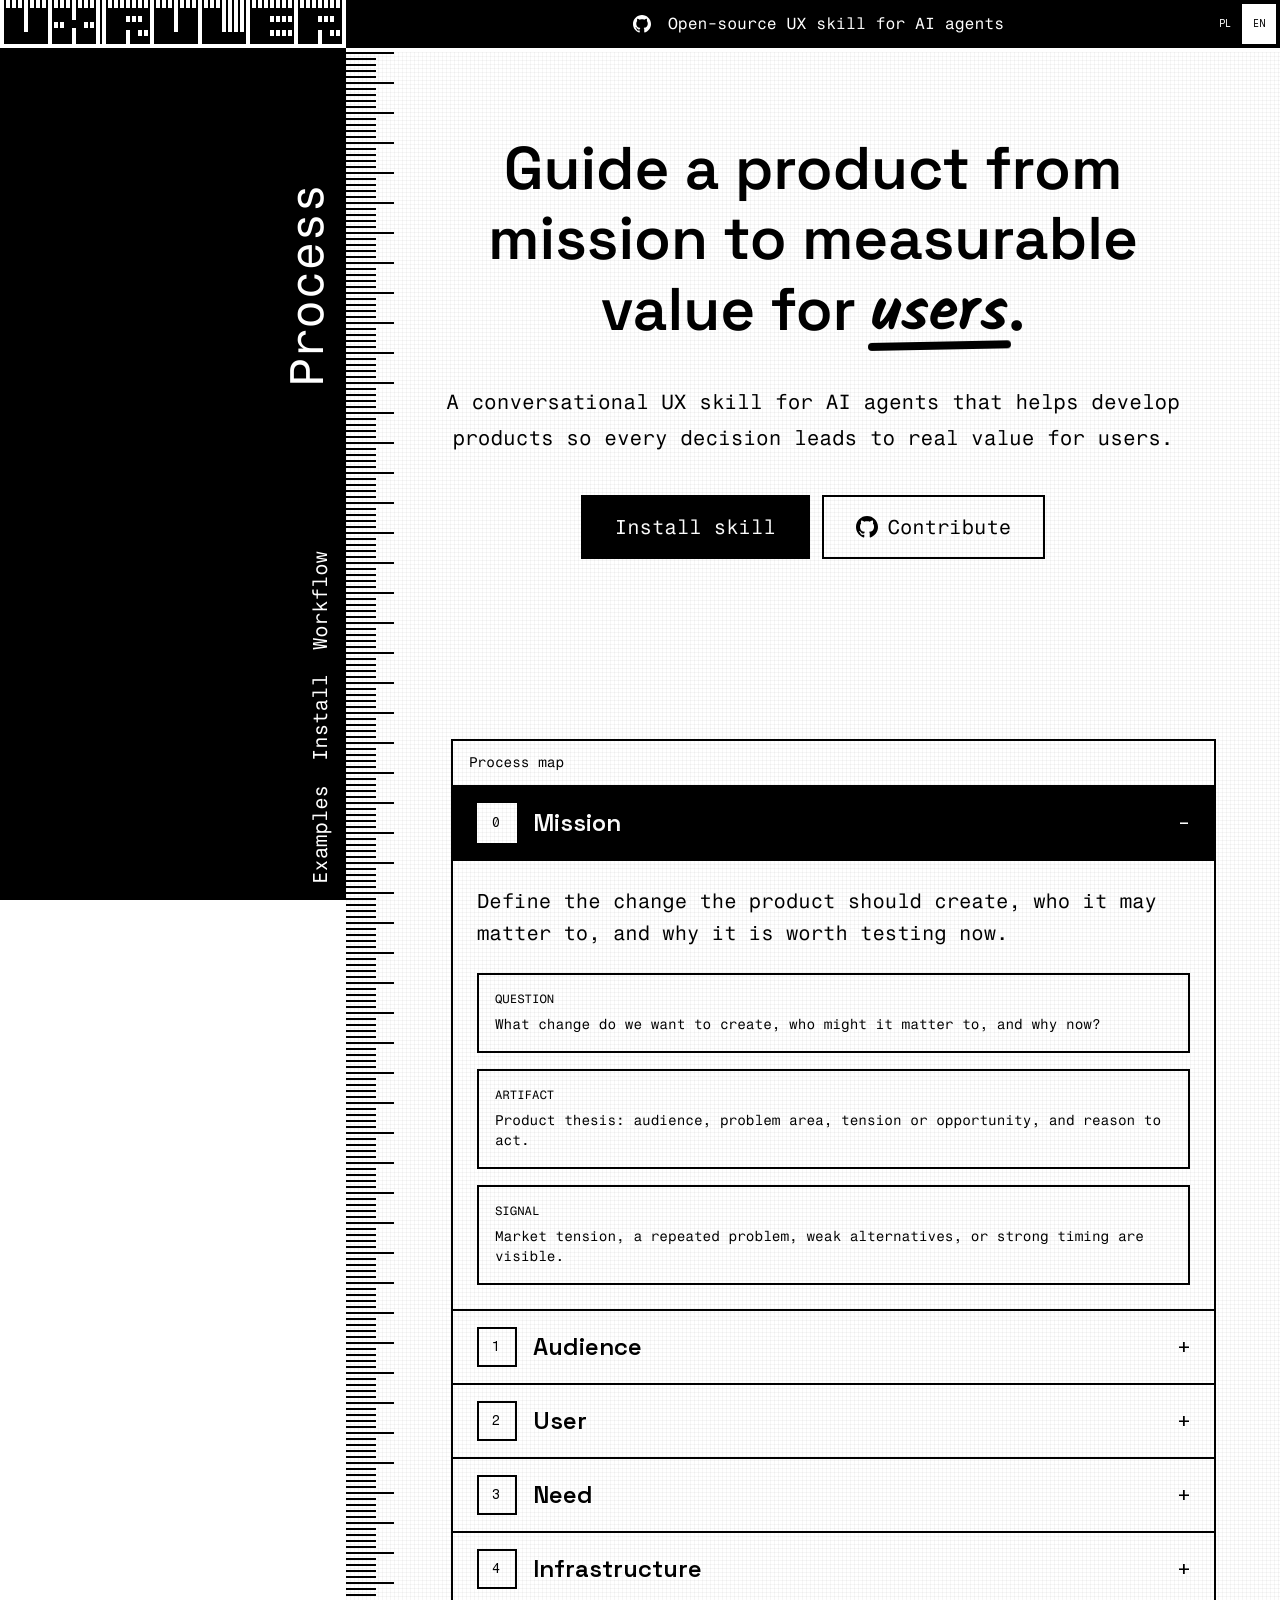
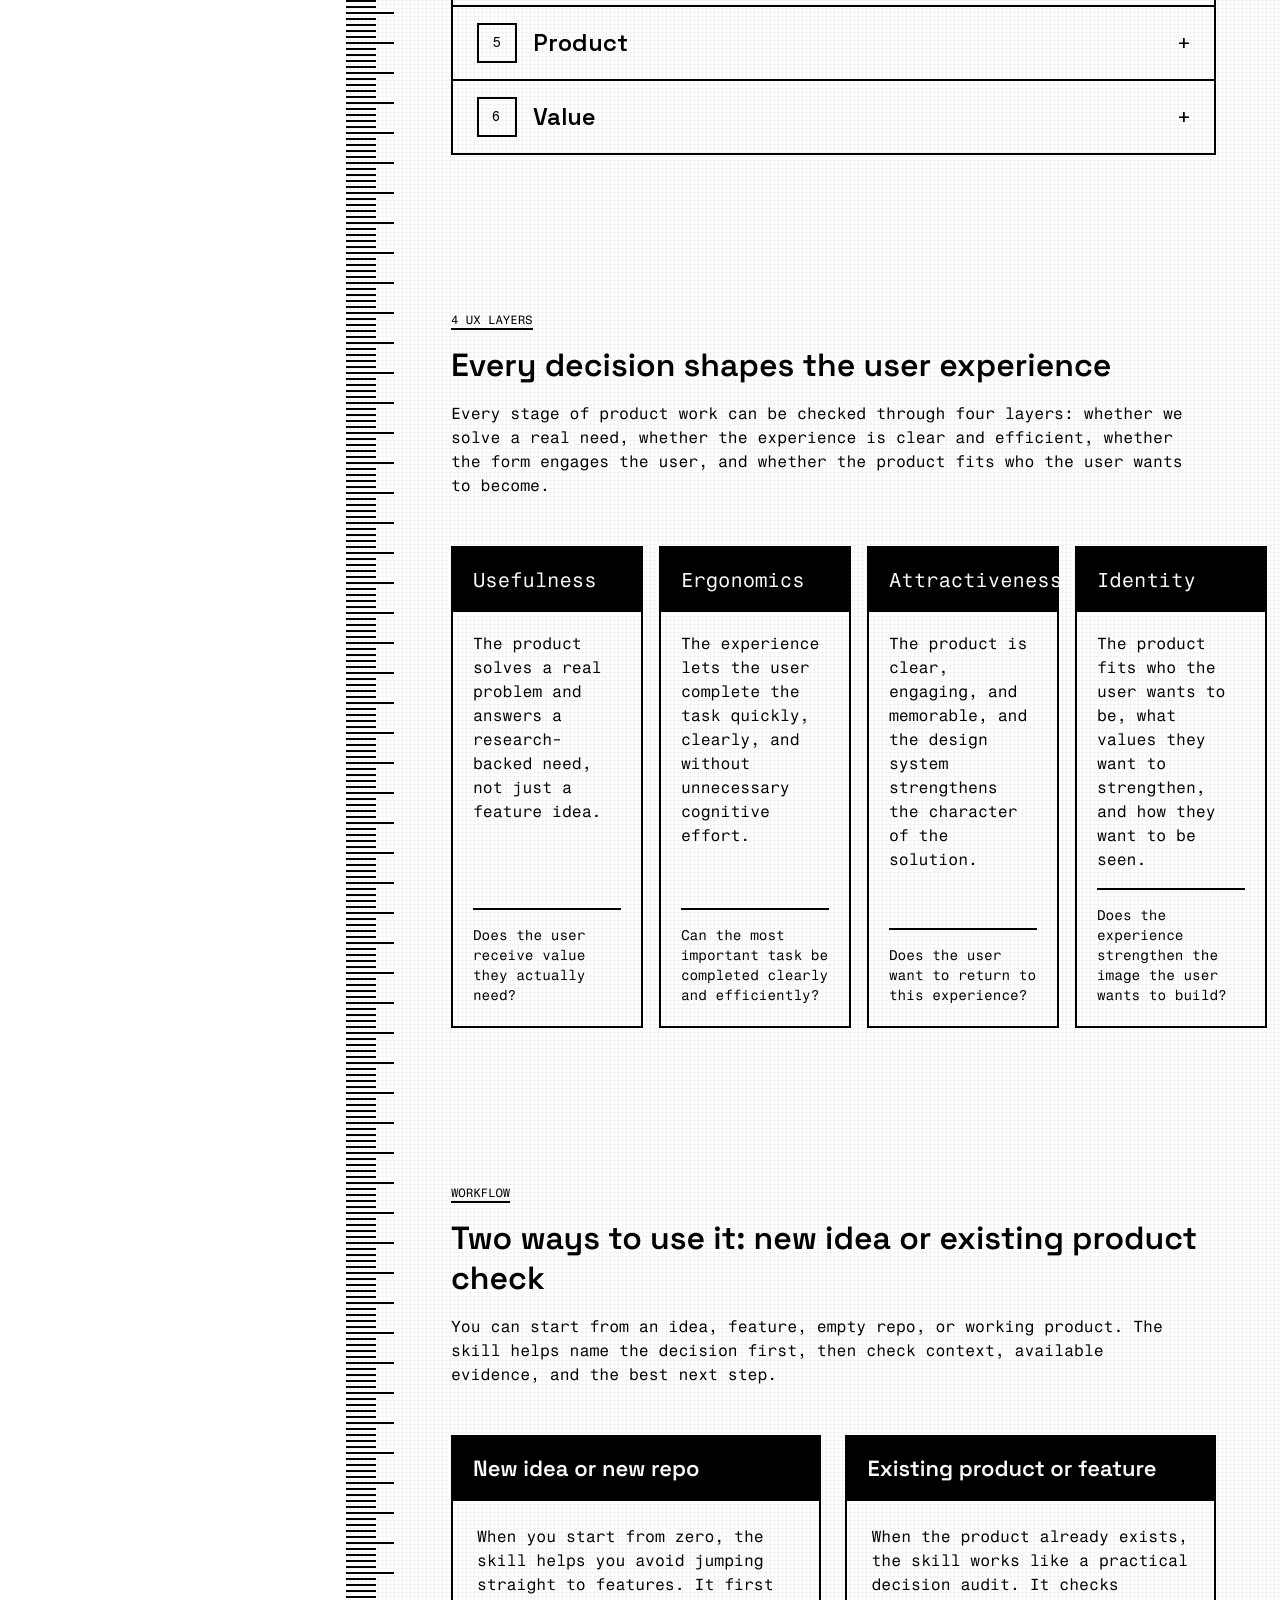
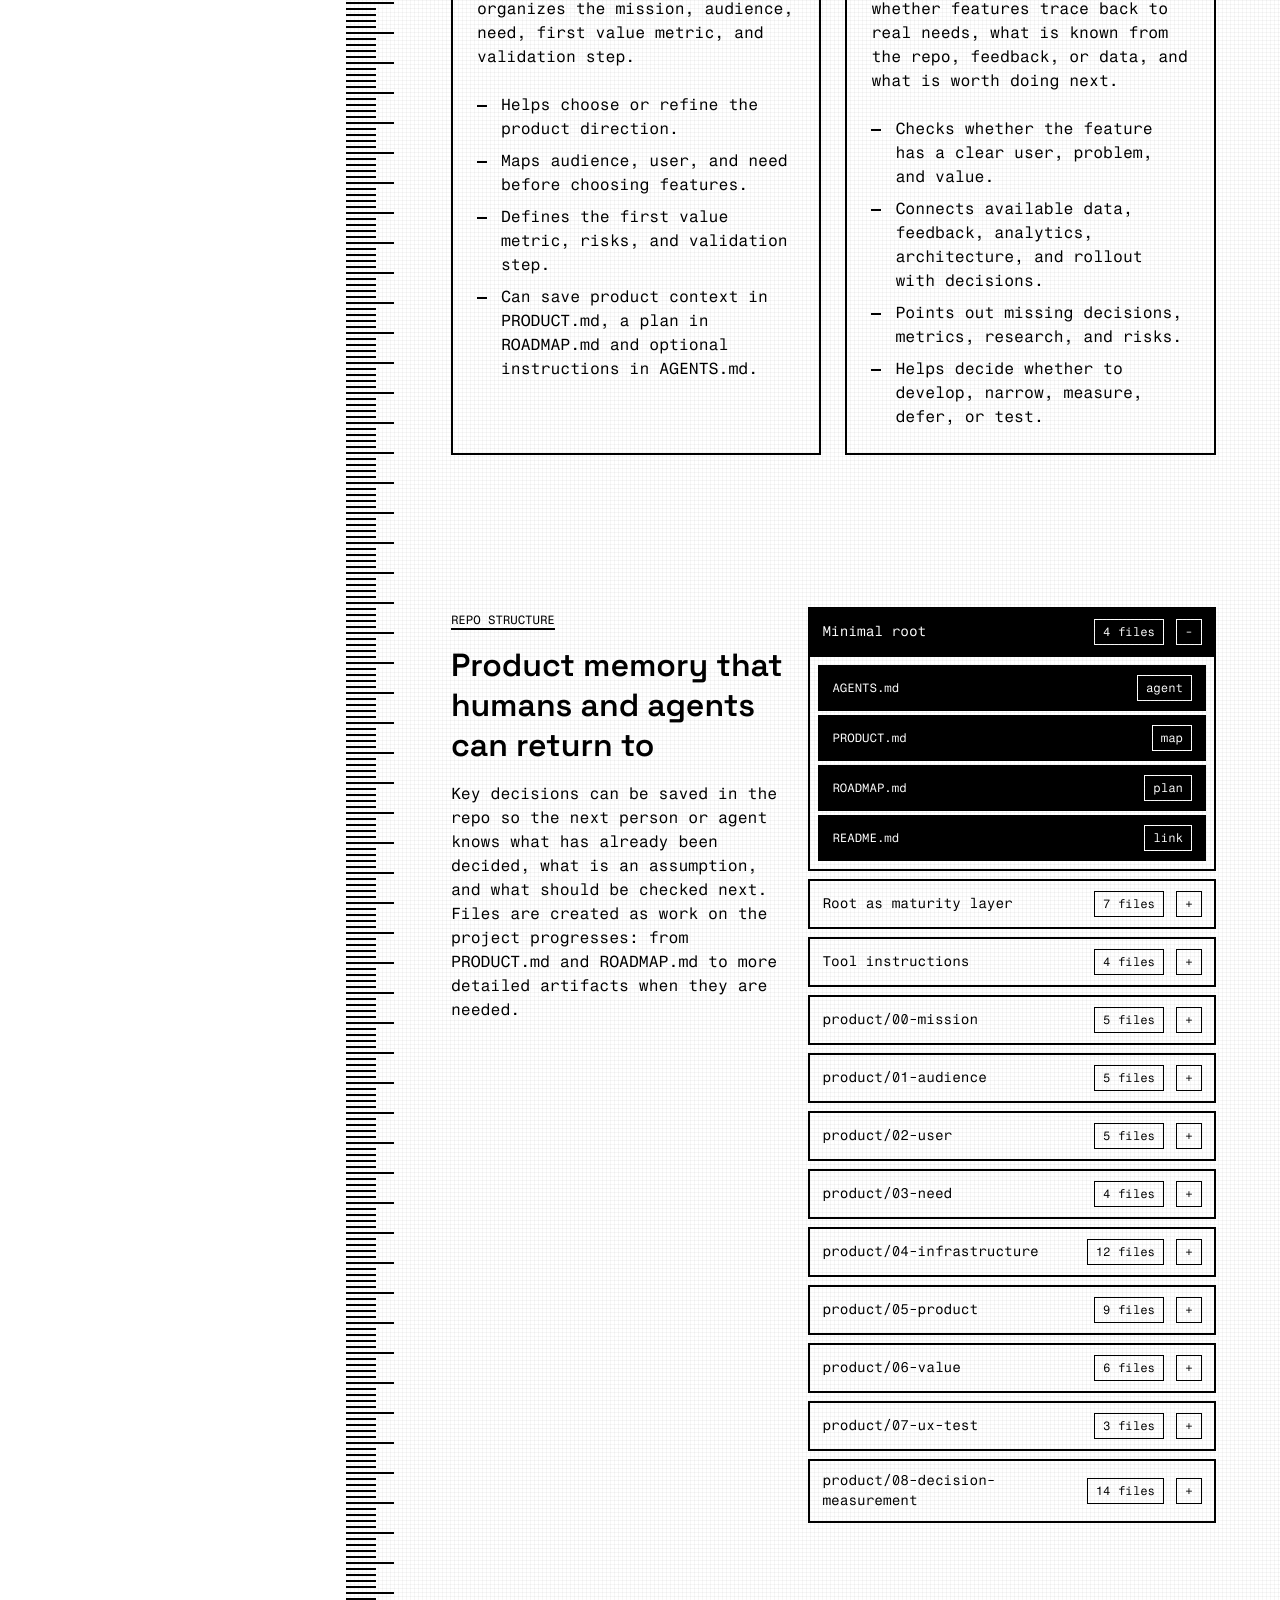
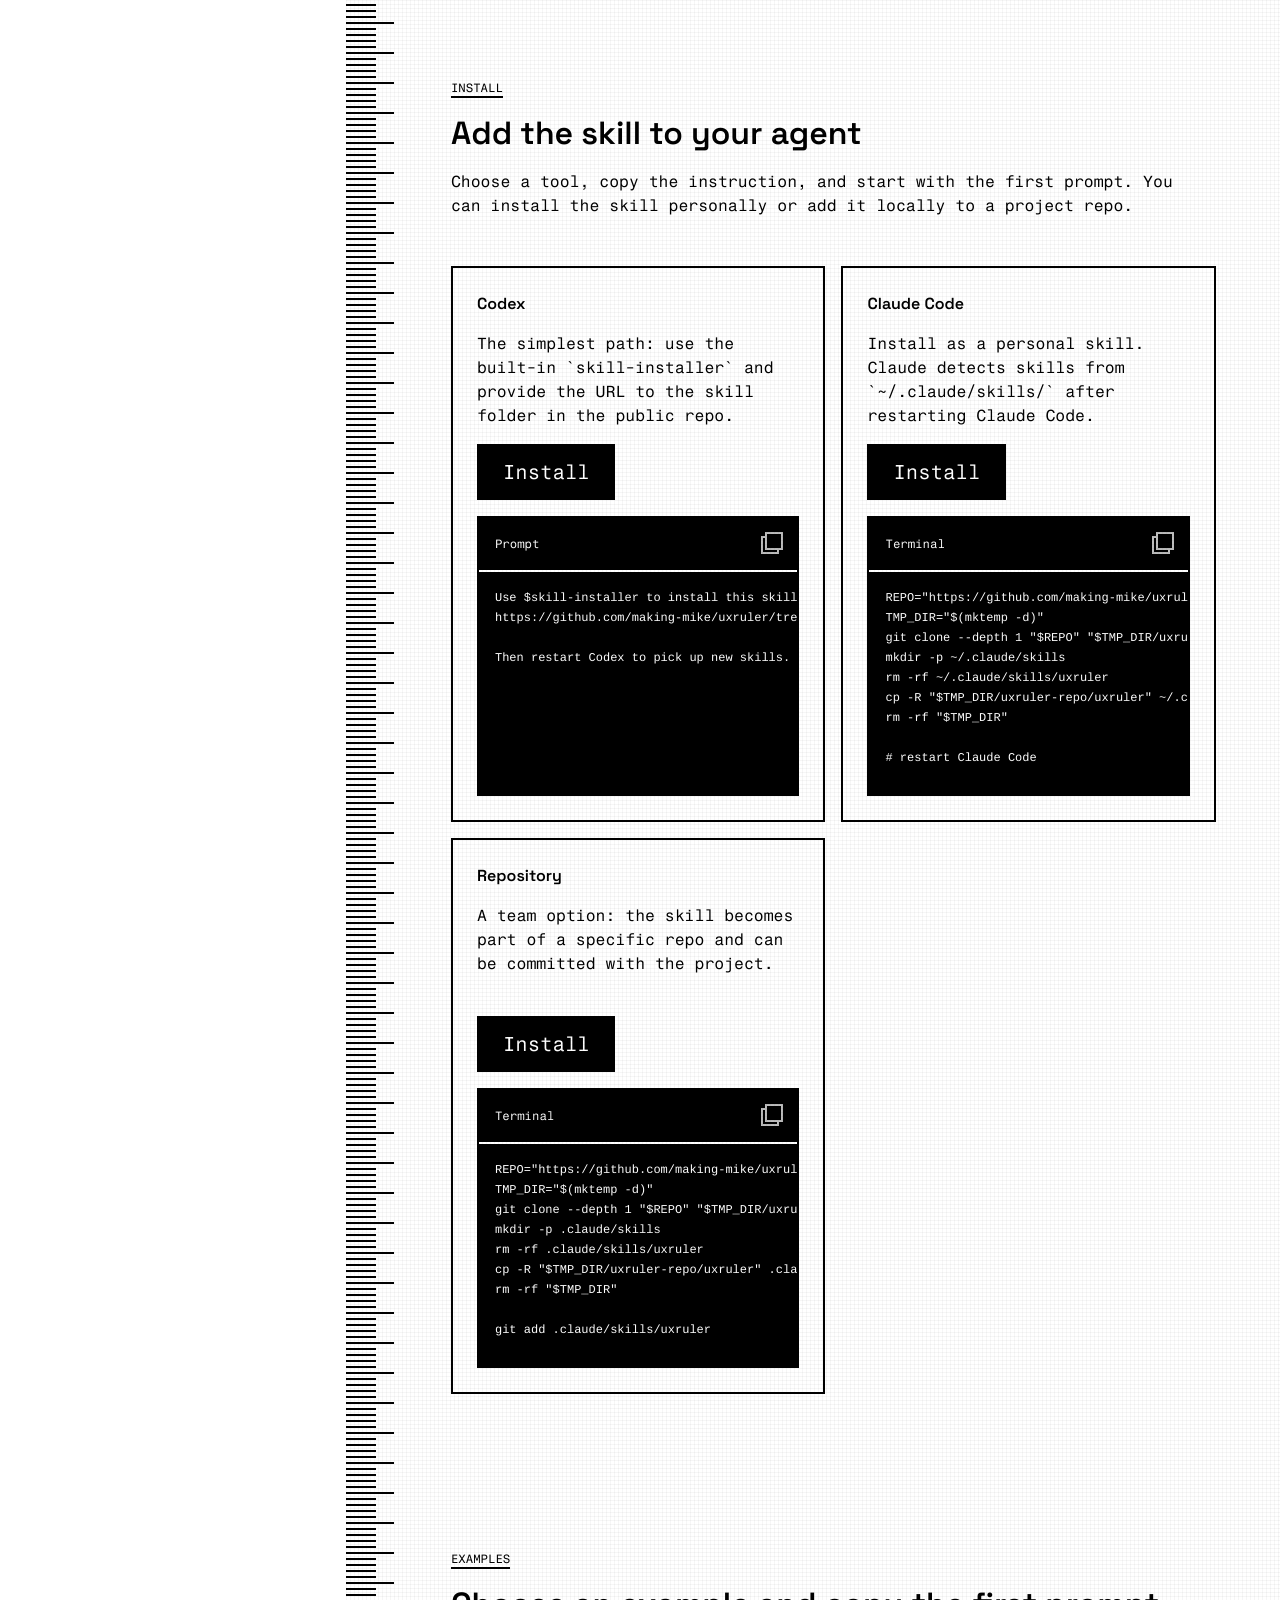
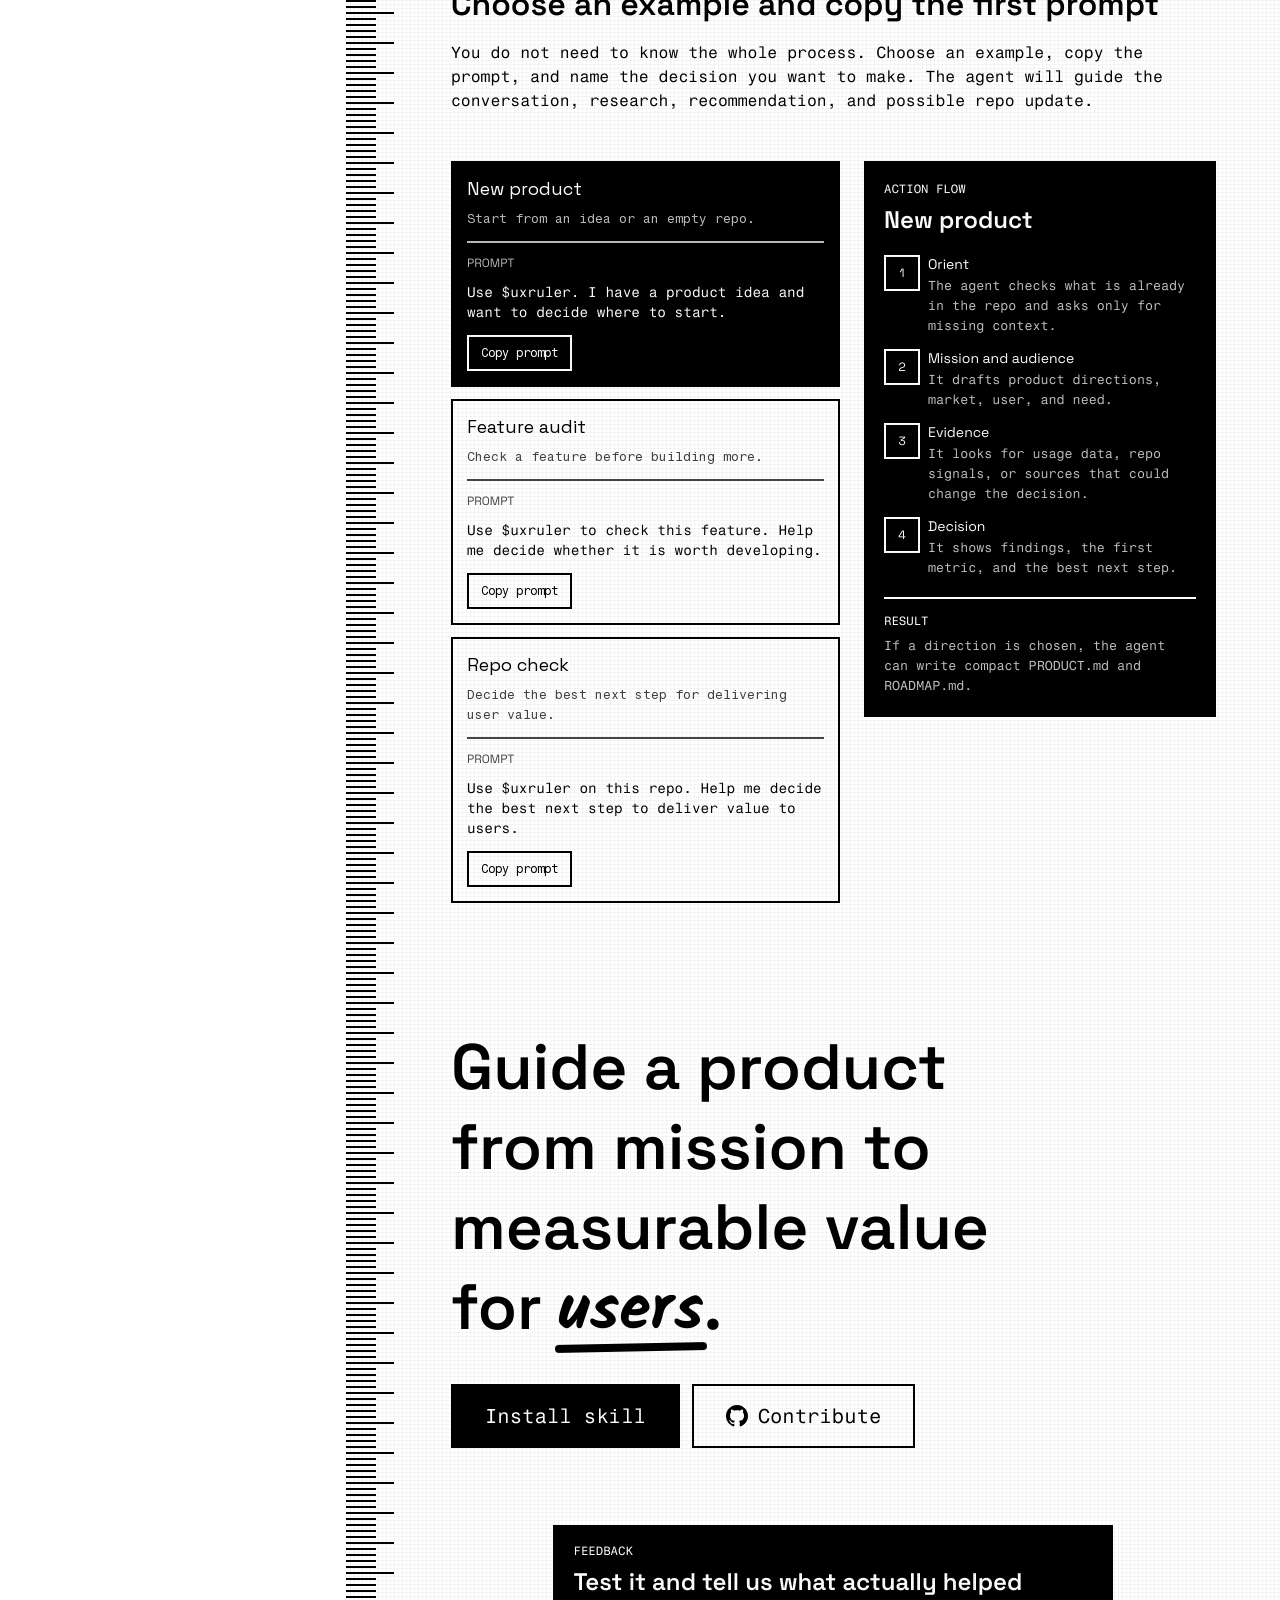
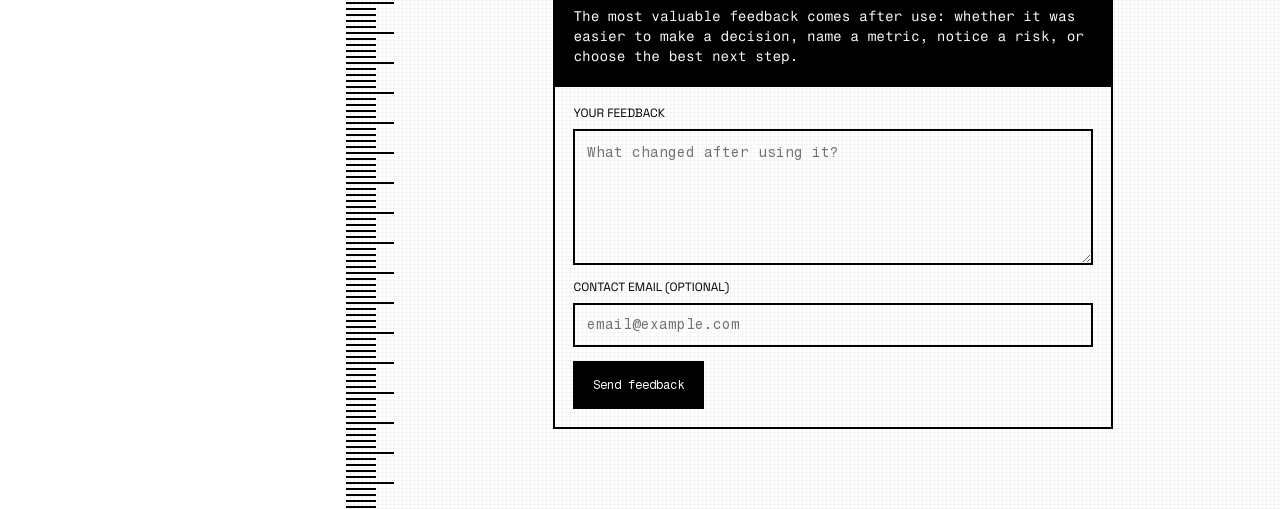
==== index.html @ 40fad92c "Mirror feedback forms to PostHog survey" ====
<!doctype html>
<html lang="pl">
<head>
  <meta charset="utf-8">
  <meta name="viewport" content="width=device-width, initial-scale=1">
  <title>UX RULER</title>
  <meta name="description" content="UX RULER to open-source’owy skill UX dla agentów AI. Pomaga przejść od pomysłu albo repo do jaśniejszej decyzji, metryki i najlepszego następnego kroku.">
  <meta name="theme-color" content="#000000">
  <meta name="msapplication-TileColor" content="#ffffff">
  <meta name="msapplication-TileImage" content="assets/favicon/ms-icon-144x144.png">
  <meta name="msapplication-config" content="assets/favicon/browserconfig.xml">
  <link rel="canonical" href="https://uxruler.com/">
  <link rel="apple-touch-icon" sizes="57x57" href="assets/favicon/apple-icon-57x57.png">
  <link rel="apple-touch-icon" sizes="60x60" href="assets/favicon/apple-icon-60x60.png">
  <link rel="apple-touch-icon" sizes="72x72" href="assets/favicon/apple-icon-72x72.png">
  <link rel="apple-touch-icon" sizes="76x76" href="assets/favicon/apple-icon-76x76.png">
  <link rel="apple-touch-icon" sizes="114x114" href="assets/favicon/apple-icon-114x114.png">
  <link rel="apple-touch-icon" sizes="120x120" href="assets/favicon/apple-icon-120x120.png">
  <link rel="apple-touch-icon" sizes="144x144" href="assets/favicon/apple-icon-144x144.png">
  <link rel="apple-touch-icon" sizes="152x152" href="assets/favicon/apple-icon-152x152.png">
  <link rel="apple-touch-icon" sizes="180x180" href="assets/favicon/apple-icon-180x180.png">
  <link rel="icon" type="image/png" sizes="192x192" href="assets/favicon/android-icon-192x192.png">
  <link rel="icon" type="image/png" sizes="96x96" href="assets/favicon/favicon-96x96.png">
  <link rel="icon" type="image/png" sizes="32x32" href="assets/favicon/favicon-32x32.png">
  <link rel="icon" type="image/png" sizes="16x16" href="assets/favicon/favicon-16x16.png">
  <link rel="shortcut icon" href="assets/favicon/favicon.ico">
  <link rel="manifest" href="assets/favicon/manifest.json">
  <meta property="og:title" content="UX RULER">
  <meta property="og:description" content="UX RULER to open-source’owy skill UX dla agentów AI. Pomaga przejść od pomysłu albo repo do jaśniejszej decyzji, metryki i najlepszego następnego kroku.">
  <meta property="og:type" content="website">
  <meta property="og:url" content="https://uxruler.com/">
  <meta name="twitter:card" content="summary">
  <link rel="preload" as="font" type="font/woff2" href="assets/fonts/fragment-mono-latin.woff2" crossorigin>
  <link rel="preload" as="font" type="font/woff2" href="assets/fonts/fragment-mono-latin-ext.woff2" crossorigin>
  <link rel="preload" as="font" type="font/woff2" href="assets/fonts/kalam-700-latin.woff2" crossorigin>
  <link rel="preload" as="font" type="font/woff2" href="assets/fonts/kalam-700-latin-ext.woff2" crossorigin>
  <link rel="preload" as="font" type="font/woff2" href="assets/fonts/space-grotesk-latin.woff2" crossorigin>
  <link rel="preload" as="font" type="font/woff2" href="assets/fonts/space-grotesk-latin-ext.woff2" crossorigin>
  <style>
    @font-face {
      font-family: "Fragment Mono";
      font-style: normal;
      font-weight: 400;
      font-display: block;
      src: url("assets/fonts/fragment-mono-latin.woff2") format("woff2");
      unicode-range: U+0000-00FF, U+0131, U+0152-0153, U+02BB-02BC, U+02C6, U+02DA, U+02DC, U+0304, U+0308, U+0329, U+2000-206F, U+20AC, U+2122, U+2191, U+2193, U+2212, U+2215, U+FEFF, U+FFFD;
    }

    @font-face {
      font-family: "Fragment Mono";
      font-style: normal;
      font-weight: 400;
      font-display: block;
      src: url("assets/fonts/fragment-mono-latin-ext.woff2") format("woff2");
      unicode-range: U+0100-02BA, U+02BD-02C5, U+02C7-02CC, U+02CE-02D7, U+02DD-02FF, U+0304, U+0308, U+0329, U+1D00-1DBF, U+1E00-1E9F, U+1EF2-1EFF, U+2020, U+20A0-20AB, U+20AD-20C0, U+2113, U+2C60-2C7F, U+A720-A7FF;
    }

    @font-face {
      font-family: "Kalam";
      font-style: normal;
      font-weight: 700;
      font-display: block;
      src: url("assets/fonts/kalam-700-latin.woff2") format("woff2");
      unicode-range: U+0000-00FF, U+0131, U+0152-0153, U+02BB-02BC, U+02C6, U+02DA, U+02DC, U+0304, U+0308, U+0329, U+2000-206F, U+20AC, U+2122, U+2191, U+2193, U+2212, U+2215, U+FEFF, U+FFFD;
    }

    @font-face {
      font-family: "Kalam";
      font-style: normal;
      font-weight: 700;
      font-display: block;
      src: url("assets/fonts/kalam-700-latin-ext.woff2") format("woff2");
      unicode-range: U+0100-02BA, U+02BD-02C5, U+02C7-02CC, U+02CE-02D7, U+02DD-02FF, U+0304, U+0308, U+0329, U+1D00-1DBF, U+1E00-1E9F, U+1EF2-1EFF, U+2020, U+20A0-20AB, U+20AD-20C0, U+2113, U+2C60-2C7F, U+A720-A7FF;
    }

    @font-face {
      font-family: "Space Grotesk";
      font-style: normal;
      font-weight: 400 600;
      font-display: block;
      src: url("assets/fonts/space-grotesk-latin.woff2") format("woff2");
      unicode-range: U+0000-00FF, U+0131, U+0152-0153, U+02BB-02BC, U+02C6, U+02DA, U+02DC, U+0304, U+0308, U+0329, U+2000-206F, U+20AC, U+2122, U+2191, U+2193, U+2212, U+2215, U+FEFF, U+FFFD;
    }

    @font-face {
      font-family: "Space Grotesk";
      font-style: normal;
      font-weight: 400 600;
      font-display: block;
      src: url("assets/fonts/space-grotesk-latin-ext.woff2") format("woff2");
      unicode-range: U+0100-02BA, U+02BD-02C5, U+02C7-02CC, U+02CE-02D7, U+02DD-02FF, U+0304, U+0308, U+0329, U+1D00-1DBF, U+1E00-1E9F, U+1EF2-1EFF, U+2020, U+20A0-20AB, U+20AD-20C0, U+2113, U+2C60-2C7F, U+A720-A7FF;
    }

    :root {
      --black: #000;
      --white: #fff;
      --heading-font: "Space Grotesk", "Fragment Mono", ui-monospace, monospace;
      --emphasis-font: "Kalam", "Fragment Mono", ui-monospace, monospace;
      --grid-line: rgba(0, 0, 0, 0.035);
      --grid-size: 4px;
      --ruler-major: 32px;
      --small-line: 16px;
      --meta-line: 20px;
      --text-line: 24px;
      --h1-line: clamp(66px, 5.5vw, 80px);
      --h2-line: 40px;
      --h3-line: 24px;
      --footer-title-line: 80px;
      --muted: #000;
      --soft: #fff;
      --line: #000;
      --content-min-width: 760px;
      --rail-width: clamp(96px, calc(100vw - var(--content-min-width)), 346px);
      --topbar-height: clamp(13px, calc(13.8728vw - 105.434px), 48px);
      --nav-font-size: clamp(10px, calc(4.6243vw - 35.145px), 16px);
      --nav-gap: clamp(8px, calc(5.7803vw - 43.930px), 20px);
      --ruler-width: var(--topbar-height);
      --ruler-start-gap: calc(var(--topbar-height) / 12);
      --ruler-top-trim: calc(var(--ruler-width) / 12);
      --rail-label-size: clamp(10px, calc(var(--topbar-height) * 0.4167), 20px);
      --rail-label-scale-max: 2.35;
      --rail-nav-offset: calc(var(--topbar-height) / 3);
      --rail-bottom-padding: 16px;
      --rail-about-offset: calc(var(--topbar-height) * 2.5);
      --rail-label-x: max(22px, calc(var(--rail-width) - var(--rail-label-size) - var(--rail-nav-offset)));
      --content-gutter-left: clamp(74px, 8.2vw, 132px);
      --content-gutter-right: clamp(18px, 5vw, 72px);
      --shell: min(1160px, calc(100% - 120px));
      --topbar-columns: var(--rail-width) minmax(0, 1fr);
    }

    * {
      box-sizing: border-box;
    }

    html {
      scroll-behavior: smooth;
    }

    body {
      position: relative;
      margin: 0;
      background: var(--white);
      color: var(--black);
      font-family: "Fragment Mono", ui-monospace, SFMono-Regular, Menlo, Monaco, Consolas, "Liberation Mono", monospace;
      line-height: var(--text-line);
      text-rendering: geometricPrecision;
    }

    body::before {
      content: "";
      position: absolute;
      z-index: 12;
      top: calc(var(--topbar-height) + var(--ruler-start-gap));
      bottom: 0;
      left: var(--rail-width);
      width: var(--ruler-width);
      pointer-events: none;
      background-image: url("assets/ruler.svg");
      background-position: left calc(0px - var(--ruler-top-trim));
      background-repeat: repeat-y;
      background-size: var(--ruler-width) auto;
    }

    body::after {
      content: "";
      position: absolute;
      z-index: 11;
      top: calc(var(--topbar-height) + var(--ruler-start-gap));
      right: 0;
      bottom: 0;
      left: var(--rail-width);
      pointer-events: none;
      background-image:
        linear-gradient(var(--grid-line) 1px, transparent 1px),
        linear-gradient(90deg, var(--grid-line) 1px, transparent 1px);
      background-size: var(--grid-size) var(--grid-size);
      background-position: 0 0;
    }

    a {
      color: inherit;
    }

    .shell {
      width: auto;
      margin: 0 var(--content-gutter-right) 0 var(--content-gutter-left);
    }

    .topbar {
      position: fixed;
      z-index: 30;
      top: 0;
      left: 0;
      right: 0;
      color: var(--white);
      font-size: var(--nav-font-size);
      line-height: var(--small-line);
    }

    .topbar .shell {
      display: grid;
      grid-template-columns: var(--topbar-columns);
      width: 100%;
      margin: 0;
      min-height: var(--topbar-height);
    }

    .brand {
      display: block;
      width: var(--rail-width);
      height: var(--topbar-height);
      background: var(--black);
      overflow: hidden;
      text-decoration: none;
    }

    .brand img {
      display: block;
      width: 100%;
      height: var(--topbar-height);
      object-fit: fill;
    }

    .topline {
      min-height: var(--topbar-height);
      background: var(--black);
      color: var(--white);
    }

    .topline {
      display: flex;
      align-items: center;
      justify-content: center;
      position: relative;
      padding: 0;
      overflow: visible;
      text-align: center;
      white-space: nowrap;
    }

    .topline-info {
      position: absolute;
      inset: 0;
      display: flex;
      align-items: center;
      justify-content: center;
      gap: 6px;
      padding: 0 clamp(64px, calc(27.7456vw - 194.868px), 112px);
      color: inherit;
      text-decoration: none;
    }

    .topline-info:hover,
    .topline-info:focus-visible {
      outline: 2px solid var(--white);
      outline-offset: -4px;
    }

    .topline-github-mark {
      display: grid;
      place-items: center;
      width: calc(var(--topbar-height) - 8px);
      height: calc(var(--topbar-height) - 8px);
      flex: 0 0 auto;
    }

    .topline-github-icon {
      display: block;
      width: clamp(12px, calc(var(--topbar-height) * 0.42), 18px);
      height: clamp(12px, calc(var(--topbar-height) * 0.42), 18px);
      fill: currentColor;
    }

    .topline-text {
      min-width: 0;
      overflow: visible;
      text-overflow: clip;
    }

    .language-switcher {
      position: absolute;
      z-index: 2;
      top: 0;
      right: 0;
      bottom: 0;
      display: inline-flex;
      align-items: stretch;
      padding: 4px 4px 4px 0;
      border: 0;
      background: transparent;
    }

    .lang-button {
      display: inline-grid;
      place-items: center;
      min-width: clamp(28px, calc(3.4682vw - 4.358px), 34px);
      height: auto;
      border: 0;
      border-radius: 0;
      background: var(--black);
      color: var(--white);
      font: inherit;
      font-size: clamp(8px, calc(1.1561vw - 2.786px), 10px);
      line-height: 1;
      cursor: pointer;
    }

    .lang-button + .lang-button {
      border-left: 0;
      box-shadow: inset 2px 0 0 var(--white);
    }

    .lang-button.is-active {
      background: var(--white);
      color: var(--black);
    }

    .lang-button:focus-visible {
      outline: 2px solid var(--white);
      outline-offset: 3px;
    }

    .rail-nav-link:hover,
    .rail-nav-link:focus-visible {
      outline: none;
    }

    h1,
    h2,
    h3,
    p {
      margin-top: 0;
    }

    p,
    li {
      line-height: var(--text-line);
    }

    h1,
    h2,
    h3,
    strong {
      font-weight: 400;
    }

    h1,
    h2,
    h3,
    .footer-title,
    .process-step-title {
      font-family: var(--heading-font);
      font-weight: 600;
    }

    em {
      position: relative;
      display: inline-block;
      font-family: var(--emphasis-font);
      font-style: normal;
      font-weight: 700;
    }

    em::after {
      content: "";
      position: absolute;
      left: -0.06em;
      right: -0.04em;
      bottom: -0.02em;
      height: 0.13em;
      border-radius: 999px;
      background: currentColor;
      pointer-events: none;
      transform: rotate(-1.1deg);
      transform-origin: left center;
    }

    em.marker-reveal::after {
      opacity: 0;
      transform: rotate(-1.1deg) scaleX(0);
    }

    em.marker-reveal.is-marker-visible::after {
      animation: marker-sweep 640ms ease-out forwards;
    }

    @keyframes marker-sweep {
      from {
        opacity: 0.64;
        transform: rotate(-1.1deg) scaleX(0);
      }

      to {
        opacity: 1;
        transform: rotate(-1.1deg) scaleX(1);
      }
    }

    .hero {
      margin-left: var(--rail-width);
      padding: 0;
      overflow: hidden;
      background: var(--white);
      color: var(--black);
      scroll-margin-top: var(--topbar-height);
    }

    .hero-stage {
      width: 100%;
    }

    .hero-rail {
      position: fixed;
      z-index: 20;
      top: 0;
      left: 0;
      width: var(--rail-width);
      height: 100svh;
      background: var(--black);
    }

    .rail-nav {
      position: absolute;
      inset: 0;
      z-index: 1;
    }

    .rail-nav-link {
      position: absolute;
      left: var(--rail-label-x);
      top: 0;
      display: inline-block;
      color: var(--white);
      font-size: var(--rail-label-size);
      line-height: var(--meta-line);
      text-decoration: none;
      transform: rotate(-90deg) scale(var(--rail-scale, 1));
      transform-origin: left top;
      white-space: nowrap;
    }

    .rail-nav-link.is-active {
      text-decoration: none;
    }

    .hero-panel {
      position: relative;
      display: grid;
      min-width: 0;
      margin-top: var(--topbar-height);
      overflow: hidden;
      background: var(--white);
      color: var(--black);
    }

    .hero-ruler {
      display: none;
    }

    .hero-content {
      position: relative;
      display: grid;
      align-content: center;
      justify-items: center;
      width: min(calc(100% - var(--content-gutter-left) - var(--content-gutter-right)), 1120px);
      max-width: none;
      margin: 0 auto;
      padding: 96px 0 104px;
      text-align: center;
    }

    h1 {
      max-width: 16em;
      margin-bottom: 24px;
      font-size: clamp(36px, 4.7vw, 68px);
      line-height: var(--h1-line);
      letter-spacing: 0;
      transform: translateY(-10px);
    }

    .hero-lead {
      max-width: 56rem;
      margin-bottom: 40px;
      color: var(--muted);
      font-size: clamp(18px, 1.6vw, 24px);
      line-height: 36px;
      transform: translateY(2px);
    }

    .hero-actions {
      display: flex;
      flex-wrap: wrap;
      gap: 12px;
      justify-content: center;
    }

    .hero-actions .button {
      min-height: 64px;
      padding: 0 32px;
      font-size: 20px;
      line-height: var(--text-line);
    }

    .footer-actions {
      justify-content: flex-start;
      margin-top: 32px;
    }

    .button {
      display: inline-flex;
      align-items: center;
      justify-content: center;
      gap: 10px;
      min-height: 40px;
      border: 2px solid currentColor;
      border-radius: 0;
      padding: 0 16px;
      color: var(--black);
      background: var(--white);
      font: inherit;
      font-size: 12px;
      line-height: var(--small-line);
      text-decoration: none;
      cursor: pointer;
    }

    .button-icon {
      display: block;
      width: 1.1em;
      height: 1.1em;
      flex: 0 0 auto;
      fill: currentColor;
    }

    .button.primary {
      background: var(--black);
      color: var(--white);
      border-color: var(--black);
    }

    .button.secondary {
      background: var(--white);
      color: var(--black);
      border-color: var(--black);
    }

    .footer-feedback {
      display: grid;
      justify-self: end;
      width: min(100%, 420px);
      min-width: 0;
      border: 2px solid var(--black);
      background: var(--white);
      color: var(--black);
    }

    .footer-feedback-head {
      display: grid;
      gap: 8px;
      border-bottom: 2px solid var(--black);
      padding: 16px 18px 18px;
      background: var(--black);
      color: var(--white);
    }

    .footer-feedback-kicker,
    .footer-feedback-status {
      margin-bottom: 0;
      font-size: 12px;
      line-height: var(--small-line);
      text-transform: uppercase;
    }

    .footer-feedback-title {
      margin: 0;
      font-size: 24px;
      line-height: 32px;
    }

    .footer-feedback-intro {
      margin: 0;
      color: inherit;
      font-size: 14px;
      line-height: var(--meta-line);
    }

    .footer-feedback-fields {
      display: grid;
      gap: 14px;
      padding: 18px;
    }

    .footer-feedback-fields[hidden],
    .footer-feedback-success[hidden] {
      display: none;
    }

    .footer-feedback-field {
      display: grid;
      gap: 8px;
      min-width: 0;
    }

    .footer-feedback-field span {
      font-family: var(--heading-font);
      font-size: 12px;
      line-height: var(--small-line);
      text-transform: uppercase;
    }

    .footer-feedback .survey-textarea {
      min-height: 136px;
      resize: vertical;
    }

    .footer-feedback .survey-textarea:focus-visible,
    .footer-feedback .survey-input:focus-visible {
      outline: 2px solid var(--black);
      outline-offset: 3px;
    }

    .footer-feedback-actions {
      display: flex;
      flex-wrap: wrap;
      gap: 10px;
      align-items: center;
    }

    .footer-feedback .button {
      min-height: 48px;
      padding: 0 18px;
    }

    .footer-feedback-status {
      flex: 1 1 12rem;
      min-width: 0;
      overflow-wrap: anywhere;
    }

    .footer-feedback-success {
      display: grid;
      gap: 18px;
      min-height: 300px;
      padding: 22px 18px 18px;
      align-content: center;
    }

    .footer-feedback-check {
      position: relative;
      display: grid;
      width: 56px;
      height: 56px;
      place-items: center;
      border: 2px solid var(--black);
      border-radius: 50%;
      background: var(--white);
      color: var(--black);
    }

    .footer-feedback-check::before {
      content: "";
      width: 24px;
      height: 13px;
      border-bottom: 4px solid currentColor;
      border-left: 4px solid currentColor;
      transform: rotate(-45deg) translate(2px, -1px);
      transform-origin: center;
    }

    .footer-feedback-success-copy {
      display: grid;
      gap: 8px;
      max-width: 22rem;
    }

    .footer-feedback-success-copy h3 {
      margin: 0;
      font-size: 24px;
      line-height: 32px;
    }

    .footer-feedback-success-copy p {
      margin: 0;
      font-size: 14px;
      line-height: var(--meta-line);
    }

    .button:hover,
    .button:focus-visible,
    .copy:hover,
    .copy:focus-visible {
      outline: 2px solid var(--black);
      outline-offset: 4px;
    }

    main {
      margin-left: var(--rail-width);
      background: var(--white);
    }

    main section {
      padding: 76px 0;
      scroll-margin-top: var(--topbar-height);
    }

    .section-head {
      display: grid;
      grid-template-columns: minmax(0, 1fr);
      gap: 0;
      align-items: start;
      margin-bottom: 32px;
    }

    .kicker {
      display: inline-block;
      margin-bottom: 16px;
      border-bottom: 2px solid var(--black);
      color: var(--black);
      font-size: 12px;
      line-height: var(--small-line);
      text-transform: uppercase;
    }

    h2 {
      margin-bottom: 16px;
      font-size: clamp(20px, 2.6vw, 32px);
      line-height: var(--h2-line);
      letter-spacing: 0;
    }

    .section-head p,
    .wide-copy {
      color: var(--muted);
      font-size: 16px;
      line-height: var(--text-line);
    }

    .section-head p {
      max-width: 46rem;
    }

    .process-graph {
      overflow: hidden;
      border: 2px solid var(--line);
      border-radius: 0;
      background: var(--white);
    }

    .process-graph-header {
      display: flex;
      align-items: center;
      justify-content: space-between;
      gap: 16px;
      padding: 12px 16px;
      border-bottom: 2px solid var(--line);
      background: var(--white);
      color: var(--black);
    }

    .process-graph-header strong {
      font-size: 14px;
      line-height: var(--meta-line);
    }

    .process-graph-header span {
      font-size: 12px;
      line-height: var(--small-line);
    }

    .process-graph-frame {
      overflow: hidden;
      padding: 0;
    }

    .process-accordion {
      display: grid;
    }

    .process-step {
      border-bottom: 2px solid var(--line);
      background: var(--white);
    }

    .process-step:last-child {
      border-bottom: 0;
    }

    .process-step-trigger {
      position: relative;
      display: grid;
      grid-template-columns: 40px minmax(0, 1fr);
      align-items: center;
      gap: 16px;
      width: 100%;
      border: 0;
      border-radius: 0;
      padding: 16px 64px 16px 24px;
      background: var(--white);
      color: var(--black);
      font: inherit;
      text-align: left;
      cursor: pointer;
    }

    .process-step-trigger:hover,
    .process-step-trigger:focus-visible {
      outline: 2px solid var(--black);
      outline-offset: -6px;
    }

    .process-step.is-active .process-step-trigger {
      background: var(--black);
      color: var(--white);
    }

    .process-step-number {
      display: inline-grid;
      place-items: center;
      width: 40px;
      height: 40px;
      border: 2px solid currentColor;
      font-size: 14px;
      line-height: var(--meta-line);
    }

    .process-step.is-active .process-step-number {
      background: var(--white);
      color: var(--black);
      border-color: var(--white);
    }

    .process-step-title {
      font-size: 24px;
      line-height: 32px;
    }

    .process-step-icon {
      position: absolute;
      top: 50%;
      right: 24px;
      font-size: 20px;
      line-height: var(--text-line);
      transform: translateY(-50%);
    }

    .process-step-panel {
      display: none;
      border-top: 2px solid var(--line);
      padding: 24px;
    }

    .process-step.is-active .process-step-panel {
      display: grid;
      grid-template-columns: minmax(0, 0.45fr) minmax(0, 1fr);
      gap: 24px;
    }

    .process-step-summary,
    .process-detail-grid {
      min-width: 0;
    }

    .process-step-summary p {
      margin-bottom: 0;
      font-size: 20px;
      line-height: 32px;
    }

    .process-detail-grid {
      display: grid;
      grid-template-columns: repeat(3, minmax(12rem, 1fr));
      gap: 16px;
    }

    .process-detail-card {
      min-width: 0;
      border: 2px solid var(--line);
      padding: 16px;
      background: var(--white);
      overflow-wrap: anywhere;
    }

    .process-detail-card strong {
      display: block;
      margin-bottom: 8px;
      font-size: 12px;
      line-height: var(--small-line);
      text-transform: uppercase;
    }

    .process-detail-card p {
      margin-bottom: 0;
      font-size: 14px;
      line-height: var(--meta-line);
    }

    .split {
      display: grid;
      grid-template-columns: repeat(2, minmax(18rem, 1fr));
      gap: 24px;
    }

    .ux-layers {
      display: grid;
      grid-template-columns: repeat(4, minmax(12rem, 1fr));
      gap: 16px;
      margin-top: 28px;
    }

    .ux-layer {
      display: flex;
      flex-direction: column;
      border: 2px solid var(--line);
      border-radius: 0;
      padding: 0;
      background: var(--white);
      color: var(--black);
    }

    .ux-layer:nth-child(even) {
      background: var(--white);
      color: var(--black);
    }

    .ux-layer strong {
      display: block;
      margin-bottom: 0;
      padding: 16px 20px;
      background: var(--black);
      color: var(--white);
      font-size: 20px;
      line-height: 32px;
    }

    .ux-layer p {
      margin: 0;
      padding: 20px 20px 16px;
      color: var(--muted);
    }

    .ux-layer:nth-child(even) p {
      color: var(--black);
    }

    .ux-layer .question {
      display: block;
      margin: auto 20px 20px;
      padding-top: 16px;
      border-top: 2px solid var(--black);
      font-size: 14px;
      line-height: var(--meta-line);
    }

    .panel {
      border: 2px solid var(--line);
      border-radius: 0;
      padding: 24px;
      background: var(--white);
    }

    .panel h3 {
      margin-bottom: 16px;
      font-size: 16px;
      line-height: var(--h3-line);
    }

    .panel p {
      color: var(--muted);
    }

    .split .panel {
      padding: 0;
      overflow: hidden;
    }

    .split .panel h3 {
      margin: 0;
      padding: 16px 20px;
      background: var(--black);
      color: var(--white);
      font-size: 22px;
      line-height: 32px;
    }

    .split .panel p {
      margin: 0;
      padding: 24px 24px 0;
    }

    .split .panel .bullets {
      margin: 24px;
    }

    .bullets {
      display: grid;
      gap: 8px;
      padding: 0;
      margin: 24px 0 0;
      list-style: none;
    }

    .bullets li {
      position: relative;
      padding-left: 24px;
      color: var(--black);
    }

    .bullets li::before {
      content: "";
      position: absolute;
      left: 0;
      top: 12px;
      width: 10px;
      height: 2px;
      background: var(--black);
    }

    .repo-map {
      display: grid;
      grid-template-columns: minmax(18rem, 0.9fr) minmax(18rem, 1.1fr);
      gap: 24px;
      align-items: start;
    }

    .structure-accordion {
      display: grid;
      gap: 8px;
    }

    .structure-group {
      border: 2px solid var(--black);
      background: var(--white);
    }

    .structure-group summary {
      display: grid;
      grid-template-columns: minmax(0, 1fr) auto auto;
      gap: 12px;
      align-items: center;
      min-height: 44px;
      padding: 10px 12px;
      cursor: pointer;
      list-style: none;
      color: var(--black);
      font-size: 14px;
      line-height: var(--meta-line);
    }

    .structure-group summary::-webkit-details-marker {
      display: none;
    }

    .structure-group summary::after {
      content: "+";
      display: grid;
      place-items: center;
      width: 24px;
      height: 24px;
      border: 1px solid currentColor;
      font-size: 12px;
      line-height: 1;
    }

    .structure-group[open] summary::after {
      content: "-";
    }

    .structure-group.is-minimum summary {
      background: var(--black);
      color: var(--white);
    }

    .structure-group .file-list {
      border-top: 2px solid var(--black);
      padding: 8px;
    }

    .file-list {
      display: grid;
      gap: 4px;
      padding: 0;
      margin: 0;
      list-style: none;
    }

    .file-list li {
      display: flex;
      align-items: center;
      justify-content: space-between;
      gap: 12px;
      min-height: 40px;
      padding: 8px 12px 8px calc(12px + var(--depth, 0) * 16px);
      border: 2px solid var(--black);
      background: var(--white);
      color: var(--black);
      font-size: 12px;
      line-height: var(--meta-line);
    }

    .file-list li.is-minimal {
      background: var(--black);
      color: var(--white);
    }

    .file-list li.is-folder {
      min-height: 32px;
      border-style: dashed;
      font-weight: 600;
    }

    .file-list .depth-1 {
      --depth: 1;
    }

    .file-list .depth-2 {
      --depth: 2;
    }

    .file-list .depth-3 {
      --depth: 3;
    }

    .path {
      min-width: 0;
      overflow-wrap: anywhere;
    }

    .tag {
      flex: 0 0 auto;
      border: 1px solid currentColor;
      padding: 4px 8px;
      color: inherit;
      font-size: 12px;
      line-height: var(--small-line);
    }

    .code-block {
      position: relative;
      overflow: hidden;
      border: 2px solid var(--black);
      border-radius: 0;
      background: var(--black);
      color: var(--white);
    }

    .code-head {
      display: flex;
      align-items: center;
      justify-content: space-between;
      gap: 12px;
      padding: 12px 16px;
      border-bottom: 2px solid var(--white);
      color: var(--white);
      font-size: 12px;
      line-height: var(--small-line);
    }

    .code-block.has-corner-copy .code-head {
      padding-right: 12px;
    }

    .copy {
      border: 2px solid var(--white);
      border-radius: 0;
      background: var(--black);
      color: var(--white);
      padding: 8px 12px;
      font: inherit;
      font-size: 12px;
      line-height: var(--small-line);
      cursor: pointer;
    }

    .copy.icon-copy {
      position: relative;
      flex: 0 0 auto;
      display: inline-grid;
      place-items: center;
      width: 28px;
      height: 28px;
      padding: 0;
      border: 0;
      background: transparent;
      color: var(--white);
      font-size: 0;
      line-height: 1;
      opacity: 0.74;
    }

    .copy.icon-copy::before {
      content: "";
      position: absolute;
      width: 14px;
      height: 14px;
      border: 2px solid currentColor;
      transform: translate(-1px, 1px);
    }

    .copy.icon-copy::after {
      content: "";
      position: absolute;
      width: 14px;
      height: 14px;
      border: 2px solid currentColor;
      transform: translate(3px, -3px);
      background: var(--black);
    }

    .copy.icon-copy:hover,
    .copy.icon-copy:focus-visible {
      opacity: 1;
    }

    pre {
      margin: 0;
      padding: 16px;
      overflow-x: auto;
      font-size: 12px;
      line-height: var(--meta-line);
    }

    code {
      font-family: inherit;
    }

    .install-grid {
      display: grid;
      grid-template-columns: repeat(auto-fit, minmax(min(18rem, 100%), 1fr));
      gap: 16px;
    }

    .install-card {
      display: grid;
      grid-template-rows: auto minmax(96px, 1fr) auto auto;
      gap: 16px;
      align-content: stretch;
      min-height: 100%;
    }

    .install-card h3,
    .install-card p {
      margin-bottom: 0;
    }

    .install-open {
      width: auto;
      min-width: 112px;
      min-height: 56px;
      padding: 0 24px;
      justify-self: start;
      align-self: start;
      font-size: 20px;
      line-height: var(--text-line);
    }

    .install-card .code-block {
      display: flex;
      flex-direction: column;
      align-self: stretch;
      height: 280px;
      min-height: 0;
    }

    .install-card pre {
      flex: 1;
      min-height: 0;
      overflow: auto;
    }

    .examples-grid {
      display: grid;
      grid-template-columns: minmax(0, 1.05fr) minmax(320px, 0.95fr);
      gap: 24px;
      align-items: start;
      margin-top: 24px;
    }

    .prompt-list {
      display: grid;
      gap: 12px;
      min-width: 0;
    }

    .prompt {
      display: grid;
      grid-template-columns: minmax(0, 1fr);
      gap: 12px;
      align-items: start;
      border: 2px solid var(--black);
      background: var(--white);
      padding: 14px;
      color: var(--black);
    }

    .prompt.is-active {
      background: var(--black);
      color: var(--white);
    }

    .prompt-select {
      display: grid;
      gap: 8px;
      min-width: 0;
      border: 0;
      padding: 0;
      background: transparent;
      color: inherit;
      font: inherit;
      text-align: left;
      cursor: pointer;
    }

    .prompt-select:focus-visible {
      outline: 2px solid currentColor;
      outline-offset: 5px;
    }

    .prompt-title {
      font-family: var(--heading-font);
      font-size: 18px;
      line-height: var(--text-line);
    }

    .prompt-intent {
      color: inherit;
      font-size: 13px;
      line-height: var(--meta-line);
      opacity: 0.74;
    }

    .prompt .copy {
      grid-column: 1;
      justify-self: start;
      border-color: var(--black);
      background: var(--white);
      color: var(--black);
      white-space: nowrap;
    }

    .prompt.is-active .copy {
      border-color: var(--white);
      background: var(--black);
      color: var(--white);
    }

    .prompt-label,
    .prompt code {
      grid-column: 1 / -1;
    }

    .prompt-label {
      display: block;
      padding-top: 12px;
      border-top: 2px solid currentColor;
      font-family: var(--heading-font);
      font-size: 12px;
      line-height: var(--small-line);
      text-transform: uppercase;
      opacity: 0.72;
    }

    .prompt code {
      display: block;
      min-width: 0;
      font-size: 14px;
      line-height: var(--meta-line);
      overflow-wrap: anywhere;
    }

    .prompt-flow {
      display: grid;
      gap: 18px;
      min-width: 0;
      border: 2px solid var(--black);
      padding: 18px;
      background: var(--black);
      color: var(--white);
    }

    .prompt-flow-slot {
      display: none;
    }

    .prompt-flow-head {
      display: grid;
      gap: 8px;
    }

    .prompt-flow-label,
    .prompt-flow-outcome-label {
      margin-bottom: 0;
      font-size: 12px;
      line-height: var(--small-line);
      text-transform: uppercase;
    }

    .prompt-flow-title {
      margin: 0;
      color: inherit;
      font-size: 24px;
      line-height: 32px;
    }

    .prompt-flow-steps {
      display: grid;
      gap: 12px;
      margin: 0;
      padding: 0;
      list-style: none;
      counter-reset: prompt-flow;
    }

    .prompt-flow-step {
      display: grid;
      grid-template-columns: 32px minmax(0, 1fr);
      gap: 12px;
      align-items: start;
      counter-increment: prompt-flow;
    }

    .prompt-flow-step::before {
      content: counter(prompt-flow);
      display: grid;
      place-items: center;
      width: 32px;
      height: 32px;
      border: 2px solid currentColor;
      font-family: var(--heading-font);
      font-size: 12px;
      line-height: var(--small-line);
    }

    .prompt-flow-step strong {
      display: block;
      margin-bottom: 2px;
      font-family: var(--heading-font);
      font-size: 14px;
      line-height: var(--meta-line);
    }

    .prompt-flow-step span,
    .prompt-flow-outcome {
      display: block;
      margin: 0;
      color: inherit;
      font-size: 13px;
      line-height: var(--meta-line);
      opacity: 0.76;
    }

    .prompt-flow-outcome-box {
      display: grid;
      gap: 8px;
      border-top: 2px solid currentColor;
      padding-top: 14px;
    }

    .survey-shell {
      position: fixed;
      inset: 0;
      z-index: 70;
      display: grid;
      place-items: center;
      padding: 24px;
      background: rgba(255, 255, 255, 0.88);
    }

    .survey-shell[hidden] {
      display: none;
    }

    .survey-panel {
      width: min(680px, 100%);
      max-height: min(760px, calc(100svh - 48px));
      overflow: auto;
      border: 2px solid var(--black);
      background: var(--white);
      color: var(--black);
    }

    .survey-panel:focus {
      outline: none;
    }

    .survey-head {
      display: flex;
      align-items: center;
      justify-content: space-between;
      gap: 16px;
      border-bottom: 2px solid var(--black);
      padding: 12px 16px;
      font-size: 12px;
      line-height: var(--small-line);
      text-transform: uppercase;
    }

    .survey-close {
      display: inline-grid;
      place-items: center;
      width: 32px;
      height: 32px;
      border: 2px solid var(--black);
      border-radius: 0;
      background: var(--white);
      color: var(--black);
      font: inherit;
      line-height: 1;
      cursor: pointer;
    }

    .survey-close:hover,
    .survey-close:focus-visible,
    .survey-action:hover,
    .survey-action:focus-visible {
      outline: 2px solid var(--black);
      outline-offset: 4px;
    }

    .survey-body {
      display: grid;
      gap: 20px;
      padding: 24px;
    }

    .survey-body[hidden] {
      display: none;
    }

    .survey-title {
      margin-bottom: 8px;
      font-size: 24px;
      line-height: 32px;
    }

    .survey-intro,
    .survey-status,
    .survey-complete-copy {
      margin-bottom: 0;
      font-size: 14px;
      line-height: var(--meta-line);
    }

    .survey-fields {
      display: grid;
      gap: 18px;
    }

    .survey-question {
      display: grid;
      gap: 16px;
      min-width: 0;
      margin: 0;
      border: 0;
      padding: 0;
    }

    .survey-question.has-error .survey-question-title {
      text-decoration: underline;
      text-decoration-thickness: 2px;
      text-underline-offset: 4px;
    }

    .survey-question-title {
      font-family: var(--heading-font);
      font-size: 18px;
      line-height: var(--text-line);
    }

    .survey-textarea {
      width: 100%;
      min-height: 120px;
      resize: vertical;
      border: 2px solid var(--black);
      border-radius: 0;
      padding: 12px;
      background: var(--white);
      color: var(--black);
      font: inherit;
      font-size: 14px;
      line-height: var(--meta-line);
    }

    .survey-input {
      width: 100%;
      min-height: 44px;
      border: 2px solid var(--black);
      border-radius: 0;
      padding: 10px 12px;
      background: var(--white);
      color: var(--black);
      font: inherit;
      font-size: 14px;
      line-height: var(--meta-line);
    }

    .install-step-panel {
      display: grid;
      gap: 20px;
    }

    .install-step-panel[hidden] {
      display: none;
    }

    .install-step-label,
    .install-target,
    .install-feedback-status {
      margin-bottom: 0;
      font-size: 12px;
      line-height: var(--small-line);
      text-transform: uppercase;
    }

    .install-target {
      display: inline-block;
      border-bottom: 2px solid currentColor;
    }

    .install-command {
      display: grid;
      gap: 0;
      border: 2px solid var(--black);
      background: var(--black);
      color: var(--white);
    }

    .install-command .code-head {
      border-color: var(--white);
    }

    .install-command pre {
      max-height: 280px;
      min-height: 0;
    }

    .survey-choice-list,
    .survey-rating-list {
      display: grid;
      gap: 8px;
    }

    .survey-choice {
      display: grid;
      grid-template-columns: 20px minmax(0, 1fr);
      gap: 10px;
      align-items: start;
      border: 2px solid var(--black);
      padding: 10px 12px;
      cursor: pointer;
    }

    .survey-choice input {
      width: 16px;
      height: 16px;
      margin: 2px 0 0;
      accent-color: var(--black);
    }

    .survey-choice span {
      min-width: 0;
      overflow-wrap: anywhere;
      font-size: 14px;
      line-height: var(--meta-line);
    }

    .survey-rating-list {
      grid-template-columns: repeat(auto-fit, minmax(44px, 1fr));
    }

    .survey-rating {
      display: grid;
      place-items: center;
      min-height: 44px;
      border: 2px solid var(--black);
      cursor: pointer;
    }

    .survey-rating input {
      position: absolute;
      opacity: 0;
      pointer-events: none;
    }

    .survey-rating span {
      font-size: 14px;
      line-height: var(--meta-line);
    }

    .survey-rating:has(input:checked),
    .survey-choice:has(input:checked) {
      background: var(--black);
      color: var(--white);
    }

    .survey-actions {
      display: flex;
      flex-wrap: wrap;
      gap: 10px;
      align-items: center;
    }

    .survey-action {
      display: inline-flex;
      align-items: center;
      justify-content: center;
      min-height: 40px;
      border: 2px solid var(--black);
      border-radius: 0;
      padding: 0 14px;
      background: var(--white);
      color: var(--black);
      font: inherit;
      font-size: 12px;
      line-height: var(--small-line);
      text-decoration: none;
      cursor: pointer;
    }

    .survey-action.primary {
      background: var(--black);
      color: var(--white);
    }

    .footer {
      margin-left: var(--rail-width);
      min-height: 0;
      padding: 48px 0 80px;
      background: var(--white);
      color: var(--black);
      font-size: 14px;
      line-height: var(--meta-line);
    }

    .footer .shell {
      display: grid;
      grid-template-columns: minmax(0, 1fr) minmax(320px, 420px);
      gap: clamp(32px, 6vw, 96px);
      align-items: start;
      min-height: 0;
    }

    .footer-copy {
      min-width: 0;
    }

    .footer-title {
      max-width: 10em;
      margin: 0;
      color: var(--black);
      font-size: clamp(32px, 5vw, 72px);
      line-height: var(--footer-title-line);
    }

    @media (max-width: 1320px) {
      .footer .shell {
        grid-template-columns: 1fr;
      }

      .footer-feedback {
        justify-self: center;
        width: min(100%, 560px);
      }
    }

    @media (max-width: 1160px) {
      :root {
        --h1-line: 66px;
        --footer-title-line: 64px;
      }

      .install-grid,
      .ux-layers {
        grid-template-columns: repeat(2, minmax(16rem, 1fr));
      }
    }

    @media (max-width: 1400px) {
      .process-step.is-active .process-step-panel,
      .process-detail-grid {
        grid-template-columns: 1fr;
      }
    }

    @media (max-width: 900px) {
      .process-step.is-active .process-step-panel,
      .process-detail-grid {
        grid-template-columns: 1fr;
      }

      .split,
      .repo-map {
        grid-template-columns: 1fr;
      }

      .examples-grid {
        grid-template-columns: 1fr;
      }

      .examples-grid > .prompt-flow {
        display: none;
      }

      .prompt-flow-slot.is-active {
        display: block;
      }

    }

    @media (max-width: 600px) {
      :root {
        --rail-width: 173px;
        --topbar-height: 24px;
        --mobile-topline-height: calc(var(--topbar-height) + 12px);
        --mobile-nav-height: 48px;
        --mobile-ruler-height: var(--topbar-height);
        --mobile-ruler-track-width: calc(100vw + 320px);
        --mobile-ruler-offset: 0px;
        --mobile-header-height: calc(var(--topbar-height) + var(--mobile-topline-height) + var(--mobile-nav-height) + var(--mobile-ruler-height));
        --h1-line: 44px;
        --footer-title-line: 48px;
      }

      body::before {
        display: none;
      }

      body::after {
        left: 0;
      }

      .shell {
        width: min(100% - 28px, 1160px);
        margin: 0 auto;
      }

      .topbar {
        position: fixed;
        background: var(--black);
        font-size: 10px;
      }

      .topbar .shell {
        width: 100%;
        grid-template-columns: 1fr;
        position: relative;
      }

      .brand {
        margin-left: 0;
      }

      .topbar .shell::after {
        content: "";
        position: absolute;
        top: calc(var(--topbar-height) - 2px);
        right: 0;
        left: calc(var(--rail-width) - 2px);
        height: 2px;
        pointer-events: none;
        background: var(--white);
      }

      .topline {
        justify-content: center;
        min-height: var(--mobile-topline-height);
        border-top: 0;
        border-bottom: 0;
        padding: 0;
        font-size: 13px;
      }

      .topline-info {
        padding: 6px 12px;
      }

      .topline::after {
        content: "";
        position: absolute;
        right: 0;
        bottom: 0;
        left: 0;
        height: 2px;
        pointer-events: none;
        background: var(--white);
      }

      .topline-github-icon {
        width: 15px;
        height: 15px;
      }

      .language-switcher {
        position: fixed;
        z-index: 31;
        top: 0;
        right: 0;
        bottom: auto;
        height: var(--topbar-height);
        padding: 0 0 2px;
        transform: none;
      }

      .lang-button {
        min-width: 42px;
      }

      .hero {
        min-height: auto;
        margin-left: 0;
        padding-top: var(--mobile-header-height);
        scroll-margin-top: var(--mobile-header-height);
      }

      .hero-stage {
        grid-template-columns: 1fr;
        min-height: auto;
      }

      .hero-rail {
        position: fixed;
        z-index: 29;
        top: calc(var(--topbar-height) + var(--mobile-topline-height));
        left: 0;
        right: 0;
        width: 100%;
        height: calc(var(--mobile-nav-height) + var(--mobile-ruler-height));
        min-height: calc(var(--mobile-nav-height) + var(--mobile-ruler-height));
        border: 0;
        background: transparent;
        overflow-x: hidden;
        overflow-y: hidden;
        scrollbar-width: none;
      }

      .hero-rail::before {
        content: "";
        position: absolute;
        z-index: 0;
        top: var(--mobile-nav-height);
        right: 0;
        left: 0;
        height: var(--mobile-ruler-height);
        pointer-events: none;
        background: rgba(255, 255, 255, 0.62);
        -webkit-backdrop-filter: blur(5px);
        backdrop-filter: blur(5px);
      }

      .hero-rail::after {
        content: "";
        position: absolute;
        z-index: 1;
        top: var(--mobile-nav-height);
        left: calc(var(--mobile-ruler-offset) + var(--mobile-ruler-track-width));
        width: var(--mobile-ruler-height);
        height: var(--mobile-ruler-track-width);
        pointer-events: none;
        background-image: url("assets/ruler.svg");
        background-repeat: repeat-y;
        background-position: left top;
        background-size: var(--mobile-ruler-height) auto;
        transform: rotate(90deg);
        transform-origin: top left;
      }

      .rail-nav {
        position: relative;
        display: block;
        width: 100%;
        min-width: 0;
        height: var(--mobile-nav-height);
        background: var(--black);
        z-index: 2;
      }

      .rail-nav-link {
        position: absolute;
        top: 0;
        left: 0;
        display: inline-flex;
        align-items: center;
        justify-content: center;
        flex: 0 0 auto;
        min-width: max-content;
        height: 100%;
        padding: 0;
        border-right: 0;
        font-size: 12px;
        line-height: var(--small-line);
        transform: scale(var(--rail-scale, 1));
        transform-origin: left center;
      }

      .hero-rail::-webkit-scrollbar {
        display: none;
      }

      .hero-panel {
        min-height: 68svh;
        margin-top: 0;
      }

      .hero-ruler {
        top: 0;
        bottom: 0;
      }

      .hero-content {
        display: grid;
        align-content: center;
        width: min(100% - 40px, 54rem);
        max-width: none;
        margin: 0 auto;
        padding: 44px 0 48px;
      }

      .footer-feedback {
        width: 100%;
      }

      .footer-feedback-head,
      .footer-feedback-fields,
      .footer-feedback-success {
        padding: 16px;
      }

      h1 {
        font-size: clamp(26px, 8vw, 40px);
      }

      .section-head,
      .split,
      .repo-map,
      .install-grid,
      .ux-layers {
        grid-template-columns: 1fr;
      }

      main,
      .footer {
        margin-left: 0;
      }

      .process-step-trigger {
        grid-template-columns: 40px minmax(0, 1fr);
        padding: 16px 56px 16px 16px;
      }

      .process-step-icon {
        right: 16px;
      }

      .process-step-title {
        font-size: 20px;
        line-height: var(--h3-line);
      }

      .process-step-panel {
        padding: 16px;
      }

      .panel,
      .install-card,
      .code-block,
      pre {
        min-width: 0;
        max-width: 100%;
      }

      .panel {
        padding: 20px;
      }

      .install-card pre {
        min-height: 0;
      }

      .prompt {
        grid-template-columns: 1fr;
      }

      .prompt .copy {
        grid-column: 1;
        grid-row: auto;
        justify-self: start;
      }

      .prompt code {
        grid-column: 1;
      }

      .survey-shell {
        align-items: end;
        padding: 12px;
      }

      .survey-panel {
        max-height: calc(100svh - 24px);
      }

      .survey-body {
        padding: 18px;
      }

      .survey-title {
        font-size: 20px;
        line-height: var(--h3-line);
      }

      main section {
        padding: 56px 0;
        scroll-margin-top: var(--mobile-header-height);
      }
    }

    @media (prefers-reduced-motion: reduce) {
      html {
        scroll-behavior: auto;
      }

      em.marker-reveal::after,
      em.marker-reveal.is-marker-visible::after {
        opacity: 1;
        transform: rotate(-1.1deg) scaleX(1);
        animation: none;
      }
    }
  </style>
  <script>
    if (/(^|\.)uxruler\.com$/.test(window.location.hostname)) {
      !function(t,e){var o,n,p,r;e.__SV||(window.posthog=e,e._i=[],e.init=function(i,s,a){function g(t,e){var o=e.split(".");2==o.length&&(t=t[o[0]],e=o[1]),t[e]=function(){t.push([e].concat(Array.prototype.slice.call(arguments,0)))}}(p=t.createElement("script")).type="text/javascript",p.crossOrigin="anonymous",p.async=!0,p.src=s.api_host.replace(".i.posthog.com","-assets.i.posthog.com")+"/static/array.js",(r=t.getElementsByTagName("script")[0]).parentNode.insertBefore(p,r);var u=e;for(void 0!==a?u=e[a]=[]:a="posthog",u.people=u.people||[],u.toString=function(t){var e="posthog";return"posthog"!==a&&(e+="."+a),t||(e+=" (stub)"),e},u.people.toString=function(){return u.toString(1)+".people (stub)"},o="init capture register register_once register_for_session unregister unregister_for_session getFeatureFlag getFeatureFlagPayload isFeatureEnabled reloadFeatureFlags updateEarlyAccessFeatureEnrollment getEarlyAccessFeatures on onFeatureFlags onSessionId getSurveys getActiveMatchingSurveys renderSurvey canRenderSurvey getNextSurveyStep identify setPersonProperties group resetGroups setPersonPropertiesForFlags resetPersonPropertiesForFlags setGroupPropertiesForFlags resetGroupPropertiesForFlags reset get_distinct_id getGroups get_session_id get_session_replay_url alias set_config startSessionRecording stopSessionRecording sessionRecordingStarted captureException loadToolbar get_property getSessionProperty createPersonProfile opt_in_capturing opt_out_capturing has_opted_in_capturing has_opted_out_capturing clear_opt_in_out_capturing debug".split(" "),n=0;n<o.length;n++)g(u,o[n]);e._i.push([i,s,a])},e.__SV=1)}(document,window.posthog||[]);
      posthog.init('phc_wjAEaf2HYu9seYjiNruZYWiKmqTqHaDJjQsdApcJ9wnz', {
        api_host: 'https://eu.i.posthog.com',
        defaults: '2026-01-30',
        autocapture: false,
        rageclick: false,
        capture_pageview: true,
        capture_pageleave: 'if_capture_pageview',
        disable_session_recording: true,
        disable_surveys: false,
        disable_surveys_automatic_display: true,
        disable_external_dependency_loading: false,
        advanced_disable_flags: false,
        advanced_disable_toolbar_metrics: true,
        capture_performance: false,
        capture_heatmaps: false,
        capture_dead_clicks: false,
        capture_exceptions: false
      });
    }
  </script>
</head>
<body>
  <header class="topbar" aria-label="Nawigacja strony">
    <div class="shell">
      <a class="brand" href="#about" aria-label="UX RULER">
        <img src="assets/logo.svg" alt="">
      </a>
      <div class="topline">
        <a class="topline-info" href="https://github.com/making-mike/uxruler" rel="noreferrer" aria-label="GitHub: Open-source’owy skill UX dla agentów AI" data-track="landing_github_cta_clicked" data-track-location="topbar" data-track-target="github">
          <span class="topline-github-mark" aria-hidden="true">
            <svg class="topline-github-icon" viewBox="0 0 16 16" focusable="false">
              <path fill-rule="evenodd" clip-rule="evenodd" d="M8 0C3.58 0 0 3.58 0 8C0 11.54 2.29 14.53 5.47 15.59C5.87 15.66 6.02 15.42 6.02 15.21C6.02 15.02 6.01 14.39 6.01 13.72C4 14.09 3.48 13.23 3.32 12.78C3.23 12.55 2.84 11.84 2.5 11.65C2.22 11.5 1.82 11.13 2.49 11.12C3.12 11.11 3.57 11.7 3.72 11.94C4.44 13.15 5.59 12.81 6.05 12.6C6.12 12.08 6.33 11.73 6.56 11.53C4.78 11.33 2.92 10.64 2.92 7.58C2.92 6.71 3.23 5.99 3.74 5.43C3.66 5.23 3.38 4.41 3.82 3.31C3.82 3.31 4.49 3.1 6.02 4.13C6.66 3.95 7.34 3.86 8.02 3.86C8.7 3.86 9.38 3.95 10.02 4.13C11.55 3.09 12.22 3.31 12.22 3.31C12.66 4.41 12.38 5.23 12.3 5.43C12.81 5.99 13.12 6.7 13.12 7.58C13.12 10.65 11.25 11.33 9.47 11.53C9.76 11.78 10.01 12.26 10.01 13.01C10.01 14.08 10 14.94 10 15.21C10 15.42 10.15 15.67 10.55 15.59C13.71 14.53 16 11.53 16 8C16 3.58 12.42 0 8 0Z"></path>
            </svg>
          </span>
          <span class="topline-text">Open-source’owy skill UX dla agentów AI</span>
        </a>
        <div class="language-switcher" aria-label="Wybór języka">
          <button class="lang-button is-active" type="button" data-lang="pl" aria-pressed="true">PL</button>
          <button class="lang-button" type="button" data-lang="en" aria-pressed="false">EN</button>
        </div>
      </div>
    </div>
  </header>

  <section class="hero" id="about">
    <div class="hero-stage">
      <div class="hero-rail">
        <nav class="rail-nav" aria-label="Sekcje strony">
          <a class="rail-nav-link" href="#about" data-section="about">Proces</a>
          <a class="rail-nav-link" href="#repo" data-section="repo">Workflow</a>
          <a class="rail-nav-link" href="#install" data-section="install">Instalacja</a>
          <a class="rail-nav-link" href="#examples" data-section="examples">Przykłady</a>
        </nav>
      </div>
      <div class="hero-panel">
        <div class="hero-ruler" aria-hidden="true"></div>
        <div class="hero-content">
          <h1>Poprowadź produkt od misji do mierzalnej wartości dla <em>użytkownika</em>.</h1>
          <p class="hero-lead">Konwersacyjny skill UX dla agentów AI, który pomaga rozwijać produkty tak, żeby każda decyzja prowadziła do realnej wartości dla użytkownika.</p>
          <div class="hero-actions">
            <a class="button primary" href="install.html" data-track="landing_install_cta_clicked" data-track-location="hero" data-track-target="install_page">Zainstaluj skill</a>
            <a class="button secondary" href="https://github.com/making-mike/uxruler" rel="noreferrer" data-track="landing_github_cta_clicked" data-track-location="hero" data-track-target="github">
              <svg class="button-icon" viewBox="0 0 16 16" aria-hidden="true" focusable="false">
                <path fill-rule="evenodd" clip-rule="evenodd" d="M8 0C3.58 0 0 3.58 0 8C0 11.54 2.29 14.53 5.47 15.59C5.87 15.66 6.02 15.42 6.02 15.21C6.02 15.02 6.01 14.39 6.01 13.72C4 14.09 3.48 13.23 3.32 12.78C3.23 12.55 2.84 11.84 2.5 11.65C2.22 11.5 1.82 11.13 2.49 11.12C3.12 11.11 3.57 11.7 3.72 11.94C4.44 13.15 5.59 12.81 6.05 12.6C6.12 12.08 6.33 11.73 6.56 11.53C4.78 11.33 2.92 10.64 2.92 7.58C2.92 6.71 3.23 5.99 3.74 5.43C3.66 5.23 3.38 4.41 3.82 3.31C3.82 3.31 4.49 3.1 6.02 4.13C6.66 3.95 7.34 3.86 8.02 3.86C8.7 3.86 9.38 3.95 10.02 4.13C11.55 3.09 12.22 3.31 12.22 3.31C12.66 4.41 12.38 5.23 12.3 5.43C12.81 5.99 13.12 6.7 13.12 7.58C13.12 10.65 11.25 11.33 9.47 11.53C9.76 11.78 10.01 12.26 10.01 13.01C10.01 14.08 10 14.94 10 15.21C10 15.42 10.15 15.67 10.55 15.59C13.71 14.53 16 11.53 16 8C16 3.58 12.42 0 8 0Z"></path>
              </svg>
              <span>Współtwórz</span>
            </a>
          </div>
        </div>
      </div>
    </div>
  </section>

  <main>
    <section id="mapa">
      <div class="shell">
        <div class="process-graph" aria-label="Mapa procesu">
          <div class="process-graph-header">
            <strong>Mapa procesu</strong>
          </div>
          <div class="process-graph-frame">
            <div class="process-accordion" id="uxrulerProcess">
              <article class="process-step is-active">
                <button class="process-step-trigger" type="button" aria-expanded="true" aria-controls="process-step-0">
                  <span class="process-step-number">0</span>
                  <span class="process-step-title">Misja</span>
                  <span class="process-step-icon" aria-hidden="true">-</span>
                </button>
                <div class="process-step-panel" id="process-step-0">
                  <div class="process-step-summary">
                    <p>Określ, jaką zmianę produkt ma wywołać, dla kogo może mieć znaczenie i dlaczego warto sprawdzić ją teraz.</p>
                  </div>
                  <div class="process-detail-grid">
                    <div class="process-detail-card">
                      <strong>Pytanie</strong>
                      <p>Jaką zmianę chcemy wywołać, dla kogo może być ważna i dlaczego teraz?</p>
                    </div>
                    <div class="process-detail-card">
                      <strong>Artefakt</strong>
                      <p>Teza produktowa: odbiorcy, obszar problemu, napięcie albo okazja i powód działania.</p>
                    </div>
                    <div class="process-detail-card">
                      <strong>Sygnał</strong>
                      <p>Widać napięcie rynkowe, powtarzalny problem, słabe alternatywy albo dobry moment.</p>
                    </div>
                  </div>
                </div>
              </article>

              <article class="process-step">
                <button class="process-step-trigger" type="button" aria-expanded="false" aria-controls="process-step-1">
                  <span class="process-step-number">1</span>
                  <span class="process-step-title">Odbiorcy</span>
                  <span class="process-step-icon" aria-hidden="true">+</span>
                </button>
                <div class="process-step-panel" id="process-step-1">
                  <div class="process-step-summary">
                    <p>Określ rynek, kupujących, adopterów, blokujących, kanały i sygnały popytu, zanim przejdziesz do osoby wykonującej zadanie.</p>
                  </div>
                  <div class="process-detail-grid">
                    <div class="process-detail-card">
                      <strong>Pytanie</strong>
                      <p>Czy istnieje wystarczająco duży i osiągalny segment z powodem, budżetem albo wpływem na adopcję?</p>
                    </div>
                    <div class="process-detail-card">
                      <strong>Artefakt</strong>
                      <p>Mapa rynku: segmenty, wielkość, kanały, role kupna i adopcji, alternatywy oraz pozycjonowanie.</p>
                    </div>
                    <div class="process-detail-card">
                      <strong>Sygnał</strong>
                      <p>Da się oszacować wielkość segmentu, dotarcie, popyt albo koszt obecnych alternatyw.</p>
                    </div>
                  </div>
                </div>
              </article>

              <article class="process-step">
                <button class="process-step-trigger" type="button" aria-expanded="false" aria-controls="process-step-2">
                  <span class="process-step-number">2</span>
                  <span class="process-step-title">Użytkownik</span>
                  <span class="process-step-icon" aria-hidden="true">+</span>
                </button>
                <div class="process-step-panel" id="process-step-2">
                  <div class="process-step-summary">
                    <p>Zbadaj konkretną osobę wykonującą zadanie: co robi, co ją blokuje, czego chce i w jakich warunkach działa.</p>
                  </div>
                  <div class="process-detail-grid">
                    <div class="process-detail-card">
                      <strong>Pytanie</strong>
                      <p>Co konkretny użytkownik próbuje zrobić i co go blokuje albo frustruje?</p>
                    </div>
                    <div class="process-detail-card">
                      <strong>Artefakt</strong>
                      <p>Profil użytkownika: zadania, bolączki, korzyści, kontekst i obecne obejścia.</p>
                    </div>
                    <div class="process-detail-card">
                      <strong>Sygnał</strong>
                      <p>Zachowanie, feedback, wywiady, logi albo support pokazują częstotliwość i koszt problemu.</p>
                    </div>
                  </div>
                </div>
              </article>

              <article class="process-step">
                <button class="process-step-trigger" type="button" aria-expanded="false" aria-controls="process-step-3">
                  <span class="process-step-number">3</span>
                  <span class="process-step-title">Potrzeba</span>
                  <span class="process-step-icon" aria-hidden="true">+</span>
                </button>
                <div class="process-step-panel" id="process-step-3">
                  <div class="process-step-summary">
                    <p>Wyprowadź potrzebę z dowodów użytkownika i zdecyduj, czy uzasadnia funkcję, prototyp albo dalszy research.</p>
                  </div>
                  <div class="process-detail-grid">
                    <div class="process-detail-card">
                      <strong>Pytanie</strong>
                      <p>Która potrzeba jest na tyle silna, żeby uzasadnić budowę, prototyp albo dalszy research?</p>
                    </div>
                    <div class="process-detail-card">
                      <strong>Artefakt</strong>
                      <p>Opis potrzeby: użytkownik chce [korzyść], próbuje [zadanie], ale blokuje go [bolączka].</p>
                    </div>
                    <div class="process-detail-card">
                      <strong>Sygnał</strong>
                      <p>Da się wskazać siłę potrzeby, wpływ na zadanie, poziom pewności i decyzję.</p>
                    </div>
                  </div>
                </div>
              </article>

              <article class="process-step">
                <button class="process-step-trigger" type="button" aria-expanded="false" aria-controls="process-step-4">
                  <span class="process-step-number">4</span>
                  <span class="process-step-title">Infrastruktura</span>
                  <span class="process-step-icon" aria-hidden="true">+</span>
                </button>
                <div class="process-step-panel" id="process-step-4">
                  <div class="process-step-summary">
                    <p>Przygotuj bezpieczne i stabilne środowisko oraz integracje, które muszą istnieć, żeby dostarczyć obiecaną wartość.</p>
                  </div>
                  <div class="process-detail-grid">
                    <div class="process-detail-card">
                      <strong>Pytanie</strong>
                      <p>Co technicznie musi działać, żeby wartość była niezawodna, bezpieczna i mierzalna?</p>
                    </div>
                    <div class="process-detail-card">
                      <strong>Artefakt</strong>
                      <p>Plan techniczny: dane, architektura, integracje, jakość, ryzyka i wymagania operacyjne.</p>
                    </div>
                    <div class="process-detail-card">
                      <strong>Sygnał</strong>
                      <p>Dane, wydajność, niezawodność, bezpieczeństwo i koszt wspierają potrzebę użytkownika.</p>
                    </div>
                  </div>
                </div>
              </article>

              <article class="process-step">
                <button class="process-step-trigger" type="button" aria-expanded="false" aria-controls="process-step-5">
                  <span class="process-step-number">5</span>
                  <span class="process-step-title">Produkt</span>
                  <span class="process-step-icon" aria-hidden="true">+</span>
                </button>
                <div class="process-step-panel" id="process-step-5">
                  <div class="process-step-summary">
                    <p>Zamień potwierdzoną potrzebę w interakcję, architekturę i interfejs na podstawie design systemu, tak żeby użytkownik mógł je zrozumieć i wykorzystać.</p>
                  </div>
                  <div class="process-detail-grid">
                    <div class="process-detail-card">
                      <strong>Pytanie</strong>
                      <p>Jak użytkownik odkryje, zrozumie, wykona i zapamięta rozwiązanie?</p>
                    </div>
                    <div class="process-detail-card">
                      <strong>Artefakt</strong>
                      <p>Mapa produktu: przepływ użytkownika, prototyp, kluczowa interakcja, copy i kierunek design systemu.</p>
                    </div>
                    <div class="process-detail-card">
                      <strong>Sygnał</strong>
                      <p>Test lub prototyp pokazuje zrozumienie, ukończenie zadania, niski wysiłek i zaufanie.</p>
                    </div>
                  </div>
                </div>
              </article>

              <article class="process-step">
                <button class="process-step-trigger" type="button" aria-expanded="false" aria-controls="process-step-6">
                  <span class="process-step-number">6</span>
                  <span class="process-step-title">Wartość</span>
                  <span class="process-step-icon" aria-hidden="true">+</span>
                </button>
                <div class="process-step-panel" id="process-step-6">
                  <div class="process-step-summary">
                    <p>Zaplanuj wdrożenie, onboarding, komunikację, feedback i metryki, które pokażą, czy wartość naprawdę dotarła do użytkownika.</p>
                  </div>
                  <div class="process-detail-grid">
                    <div class="process-detail-card">
                      <strong>Pytanie</strong>
                      <p>Jak dostarczymy, zakomunikujemy i sprawdzimy wartość po wdrożeniu?</p>
                    </div>
                    <div class="process-detail-card">
                      <strong>Artefakt</strong>
                      <p>Plan wartości: rollout, komunikat, onboarding, feedback, test użyteczności i iteracje.</p>
                    </div>
                    <div class="process-detail-card">
                      <strong>Sygnał</strong>
                      <p>Adopcja, retencja, ukończenie zadania, satysfakcja i feedback mówią, co utrzymać albo zmienić.</p>
                    </div>
                  </div>
                </div>
              </article>
            </div>
          </div>
        </div>
      </div>
    </section>

    <section id="warstwy-ux">
      <div class="shell">
        <div class="section-head">
          <div>
            <div class="kicker">4 warstwy UX</div>
            <h2>Każda decyzja wpływa na doświadczenie użytkownika</h2>
          </div>
          <p>Każdy etap pracy nad produktem można sprawdzić przez cztery warstwy: czy rozwiązujemy realną potrzebę, czy doświadczenie jest sprawne i zrozumiałe, czy forma angażuje użytkownika oraz czy produkt pasuje do tego, kim użytkownik chce być.</p>
        </div>

        <div class="ux-layers" aria-label="Cztery warstwy UX">
          <article class="ux-layer">
            <strong>Użyteczność</strong>
            <p>Produkt rozwiązuje realny problem i odpowiada na potrzebę wynikającą z badań, a nie tylko na pomysł funkcji.</p>
            <span class="question">Czy użytkownik dostaje wartość, której naprawdę potrzebuje?</span>
          </article>

          <article class="ux-layer">
            <strong>Ergonomia</strong>
            <p>Doświadczenie pozwala wykonać zadanie szybko, zrozumiale i bez zbędnego wysiłku poznawczego.</p>
            <span class="question">Czy najważniejsze zadanie da się wykonać jasno i sprawnie?</span>
          </article>

          <article class="ux-layer">
            <strong>Atrakcyjność</strong>
            <p>Produkt jest klarowny, angażujący i zapamiętywalny, a design system wzmacnia charakter rozwiązania.</p>
            <span class="question">Czy użytkownik chce wrócić do tego doświadczenia?</span>
          </article>

          <article class="ux-layer">
            <strong>Tożsamość</strong>
            <p>Produkt pasuje do tego, kim użytkownik chce być, jakie wartości chce wzmacniać i jak chce być postrzegany.</p>
            <span class="question">Czy doświadczenie wzmacnia obraz użytkownika, który chce budować?</span>
          </article>
        </div>
      </div>
    </section>

    <section id="repo">
      <div class="shell">
        <div class="section-head">
          <div>
            <div class="kicker">Workflow</div>
            <h2>Dwa sposoby użycia: nowy pomysł albo sprawdzenie istniejącego produktu</h2>
          </div>
          <p>Możesz zacząć od pomysłu, funkcji, pustego repo albo działającego produktu. Skill pomaga najpierw nazwać decyzję, potem sprawdzić kontekst, dostępne dowody i najlepszy następny krok.</p>
        </div>

        <div class="split">
          <article class="panel">
            <h3>Nowy pomysł albo nowe repo</h3>
            <p>Gdy zaczynasz od zera, skill pomaga nie przeskakiwać od razu do funkcji. Najpierw porządkuje misję, odbiorców, potrzebę, pierwszą metrykę i krok walidacyjny.</p>
            <ul class="bullets">
              <li>Pomaga wybrać lub doprecyzować kierunek produktu.</li>
              <li>Mapuje odbiorców, użytkownika i potrzebę przed wyborem funkcji.</li>
              <li>Ustala pierwszą metrykę wartości, ryzyka i krok walidacyjny.</li>
              <li>Może zapisać kontekst produktu w <code>PRODUCT.md</code>, plan w <code>ROADMAP.md</code> i opcjonalne instrukcje w <code>AGENTS.md</code>.</li>
            </ul>
          </article>

          <article class="panel">
            <h3>Istniejący produkt albo funkcja</h3>
            <p>Gdy produkt już istnieje, skill działa jak praktyczny audyt decyzji. Sprawdza, czy funkcje wynikają z realnych potrzeb, co wiadomo z repo, feedbacku albo danych i co warto zrobić dalej.</p>
            <ul class="bullets">
              <li>Sprawdza, czy funkcja ma jasnego użytkownika, problem i wartość.</li>
              <li>Łączy dostępne dane, feedback, analytics, architekturę i rollout z decyzjami.</li>
              <li>Wskazuje brakujące decyzje, metryki, research i ryzyka.</li>
              <li>Pomaga zdecydować, czy rozwijać, zawęzić, zmierzyć, odłożyć albo przetestować.</li>
            </ul>
          </article>
        </div>
      </div>
    </section>

    <section>
      <div class="shell repo-map">
        <div>
          <div class="kicker">Struktura repo</div>
          <h2>Pamięć produktu, do której mogą wracać ludzie i agenci</h2>
          <p class="wide-copy">Najważniejsze decyzje mogą zostać zapisane w repo, żeby kolejny człowiek albo agent wiedział, co już ustalono, co jest założeniem i co trzeba sprawdzić dalej. Pliki tworzą się wraz z pracą nad projektem: od PRODUCT.md i ROADMAP.md po bardziej szczegółowe artefakty, kiedy są potrzebne.</p>
        </div>

        <div class="structure-accordion" aria-label="Docelowa struktura plików">
          <details class="structure-group is-minimum" open>
            <summary><span>Minimalny root</span><span class="tag">4 pliki</span></summary>
            <ul class="file-list">
              <li class="is-minimal"><span class="path">AGENTS.md</span><span class="tag">agent</span></li>
              <li class="is-minimal"><span class="path">PRODUCT.md</span><span class="tag">mapa</span></li>
              <li class="is-minimal"><span class="path">ROADMAP.md</span><span class="tag">plan</span></li>
              <li class="is-minimal"><span class="path">README.md</span><span class="tag">link</span></li>
            </ul>
          </details>

          <details class="structure-group">
            <summary><span>Root jako warstwa dojrzałości</span><span class="tag">7 plików</span></summary>
            <ul class="file-list">
              <li><span class="path">CLAUDE.md</span><span class="tag">agent</span></li>
              <li><span class="path">DESIGN.md</span><span class="tag">design</span></li>
              <li><span class="path">tokens.json</span><span class="tag">tokens</span></li>
              <li><span class="path">CHANGELOG.md</span><span class="tag">release</span></li>
              <li><span class="path">SECURITY.md</span><span class="tag">risk</span></li>
              <li><span class="path">CODEOWNERS</span><span class="tag">owner</span></li>
              <li><span class="path">CONTRIBUTING.md</span><span class="tag">open</span></li>
            </ul>
          </details>

          <details class="structure-group">
            <summary><span>Instrukcje narzędzi</span><span class="tag">4 pliki</span></summary>
            <ul class="file-list">
              <li><span class="path">.cursor/rules/product-ux.mdc</span><span class="tag">Cursor</span></li>
              <li><span class="path">.github/copilot-instructions.md</span><span class="tag">Copilot</span></li>
              <li><span class="path">.github/ISSUE_TEMPLATE/feedback.yml</span><span class="tag">feedback</span></li>
              <li><span class="path">.github/ISSUE_TEMPLATE/feature_request.yml</span><span class="tag">request</span></li>
            </ul>
          </details>

          <details class="structure-group">
            <summary><span>product/00-mission</span><span class="tag">5 plików</span></summary>
            <ul class="file-list">
              <li><span class="path">mission.md</span><span class="tag">why</span></li>
              <li><span class="path">product-thesis.md</span><span class="tag">teza</span></li>
              <li><span class="path">principles.md</span><span class="tag">zasady</span></li>
              <li><span class="path">assumptions.md</span><span class="tag">ryzyko</span></li>
              <li><span class="path">non-goals.md</span><span class="tag">granice</span></li>
            </ul>
          </details>

          <details class="structure-group">
            <summary><span>product/01-audience</span><span class="tag">5 plików</span></summary>
            <ul class="file-list">
              <li><span class="path">market-map.md</span><span class="tag">mapa</span></li>
              <li><span class="path">segments.md</span><span class="tag">segmenty</span></li>
              <li><span class="path">competitors.md</span><span class="tag">alternatywy</span></li>
              <li><span class="path">positioning.md</span><span class="tag">pozycja</span></li>
              <li><span class="path">channels.md</span><span class="tag">dotarcie</span></li>
            </ul>
          </details>

          <details class="structure-group">
            <summary><span>product/02-user</span><span class="tag">5 plików</span></summary>
            <ul class="file-list">
              <li><span class="path">research-plan.md</span><span class="tag">research</span></li>
              <li><span class="path">interview-guide.md</span><span class="tag">guide</span></li>
              <li><span class="path">user-profile.md</span><span class="tag">profil</span></li>
              <li><span class="path">jobs-pains-gains.md</span><span class="tag">JTBD</span></li>
              <li><span class="path">insights.md</span><span class="tag">insight</span></li>
            </ul>
          </details>

          <details class="structure-group">
            <summary><span>product/03-need</span><span class="tag">4 pliki</span></summary>
            <ul class="file-list">
              <li><span class="path">problem-statement.md</span><span class="tag">problem</span></li>
              <li><span class="path">opportunities.md</span><span class="tag">szanse</span></li>
              <li><span class="path">feature-hypotheses.md</span><span class="tag">hipotezy</span></li>
              <li><span class="path">prd.md</span><span class="tag">zakres</span></li>
            </ul>
          </details>

          <details class="structure-group">
            <summary><span>product/04-infrastructure</span><span class="tag">12 plików</span></summary>
            <ul class="file-list">
              <li><span class="path">architecture.md</span><span class="tag">arch</span></li>
              <li><span class="path">data-model.md</span><span class="tag">data</span></li>
              <li><span class="path">permissions.md</span><span class="tag">auth</span></li>
              <li><span class="path">openapi.yaml</span><span class="tag">api</span></li>
              <li><span class="path">asyncapi.yaml</span><span class="tag">events</span></li>
              <li><span class="path">schemas/</span><span class="tag">folder</span></li>
              <li><span class="path">observability.md</span><span class="tag">ops</span></li>
              <li><span class="path">slo.md</span><span class="tag">slo</span></li>
              <li><span class="path">runbooks/</span><span class="tag">folder</span></li>
              <li><span class="path">threat-model.md</span><span class="tag">risk</span></li>
              <li><span class="path">adr/</span><span class="tag">decyzje</span></li>
              <li><span class="path">adr/0001-template.md</span><span class="tag">ADR</span></li>
            </ul>
          </details>

          <details class="structure-group">
            <summary><span>product/05-product</span><span class="tag">9 plików</span></summary>
            <ul class="file-list">
              <li><span class="path">information-architecture.md</span><span class="tag">IA</span></li>
              <li><span class="path">flows.md</span><span class="tag">flow</span></li>
              <li><span class="path">interaction-patterns.md</span><span class="tag">UI</span></li>
              <li><span class="path">design-system.md</span><span class="tag">system</span></li>
              <li><span class="path">accessibility.md</span><span class="tag">a11y</span></li>
              <li><span class="path">content-guidelines.md</span><span class="tag">copy</span></li>
              <li><span class="path">empty-states.md</span><span class="tag">state</span></li>
              <li><span class="path">error-states.md</span><span class="tag">state</span></li>
              <li><span class="path">onboarding.md</span><span class="tag">start</span></li>
            </ul>
          </details>

          <details class="structure-group">
            <summary><span>product/06-value</span><span class="tag">6 plików</span></summary>
            <ul class="file-list">
              <li><span class="path">rollout.md</span><span class="tag">rollout</span></li>
              <li><span class="path">release-notes.md</span><span class="tag">release</span></li>
              <li><span class="path">feedback-plan.md</span><span class="tag">feedback</span></li>
              <li><span class="path">usability-test.md</span><span class="tag">test</span></li>
              <li><span class="path">survey.md</span><span class="tag">survey</span></li>
              <li><span class="path">analytics-events.md</span><span class="tag">events</span></li>
            </ul>
          </details>

          <details class="structure-group">
            <summary><span>product/07-ux-test</span><span class="tag">3 pliki</span></summary>
            <ul class="file-list">
              <li><span class="path">ux-scorecard.md</span><span class="tag">score</span></li>
              <li><span class="path">test-plan.md</span><span class="tag">plan</span></li>
              <li><span class="path">metrics.md</span><span class="tag">metrics</span></li>
            </ul>
          </details>

          <details class="structure-group">
            <summary><span>product/08-decision-measurement</span><span class="tag">14 plików</span></summary>
            <ul class="file-list">
              <li><span class="path">assumptions.md</span><span class="tag">założenia</span></li>
              <li><span class="path">non-goals.md</span><span class="tag">granice</span></li>
              <li><span class="path">decision-log.md</span><span class="tag">log</span></li>
              <li><span class="path">risk-register.md</span><span class="tag">risk</span></li>
              <li><span class="path">north-star-metric.md</span><span class="tag">NSM</span></li>
              <li><span class="path">metrics-tree.md</span><span class="tag">tree</span></li>
              <li><span class="path">experiments/</span><span class="tag">tests</span></li>
              <li><span class="path">experiments/0001-template.md</span><span class="tag">exp</span></li>
              <li><span class="path">flags.json</span><span class="tag">flags</span></li>
              <li><span class="path">analytics/</span><span class="tag">data</span></li>
              <li><span class="path">analytics/tracking-plan.yaml</span><span class="tag">plan</span></li>
              <li><span class="path">analytics/events/</span><span class="tag">folder</span></li>
              <li><span class="path">feedback/usability-test.md</span><span class="tag">test</span></li>
              <li><span class="path">feedback/survey.qmd</span><span class="tag">survey</span></li>
            </ul>
          </details>
        </div>
      </div>
    </section>

    <section id="install">
      <div class="shell">
        <div class="section-head">
          <div>
            <div class="kicker">Instalacja</div>
            <h2>Dodaj skill do swojego agenta</h2>
          </div>
          <p>Wybierz narzędzie, skopiuj instrukcję i zacznij od pierwszego promptu. Skill możesz zainstalować u siebie albo dodać lokalnie do repo projektu.</p>
        </div>

        <div class="install-grid">
          <article class="panel install-card">
            <h3>Codex</h3>
            <p>Najprostsza ścieżka: użyj wbudowanego `skill-installer` i podaj URL do folderu skilla w publicznym repo.</p>
            <a class="button primary install-open" href="install.html#codex" data-track="landing_install_path_opened" data-track-location="install" data-track-target="codex">Instaluj</a>
            <div class="code-block has-corner-copy">
              <div class="code-head">
                <span>Prompt</span>
                <button class="copy icon-copy" data-copy="codex" aria-label="Kopiuj">Kopiuj</button>
              </div>
              <pre id="codex"><code></code></pre>
            </div>
          </article>

          <article class="panel install-card">
            <h3>Claude Code</h3>
            <p>Instalacja jako personal skill. Claude wykrywa skille z `~/.claude/skills/` po restarcie Claude Code.</p>
            <a class="button primary install-open" href="install.html#claude" data-track="landing_install_path_opened" data-track-location="install" data-track-target="claude">Instaluj</a>
            <div class="code-block has-corner-copy">
              <div class="code-head">
                <span>Terminal</span>
                <button class="copy icon-copy" data-copy="claude" aria-label="Kopiuj">Kopiuj</button>
              </div>
              <pre id="claude"><code></code></pre>
            </div>
          </article>

          <article class="panel install-card">
            <h3>Repository</h3>
            <p>Wariant dla zespołu: skill jest częścią konkretnego repo i można go commitować razem z projektem.</p>
            <a class="button primary install-open" href="install.html#projectSkill" data-track="landing_install_path_opened" data-track-location="install" data-track-target="projectSkill">Instaluj</a>
            <div class="code-block has-corner-copy">
              <div class="code-head">
                <span>Terminal</span>
                <button class="copy icon-copy" data-copy="projectSkill" aria-label="Kopiuj">Kopiuj</button>
              </div>
              <pre id="projectSkill"><code></code></pre>
            </div>
          </article>
        </div>
      </div>
    </section>

    <section id="examples">
      <div class="shell">
        <div class="section-head">
          <div>
            <div class="kicker">Examples / Przykłady</div>
            <h2>Wybierz przykład użycia i skopiuj pierwszy prompt</h2>
          </div>
          <p>Nie musisz znać całego procesu. Wybierz przykład, skopiuj prompt i nazwij decyzję, którą chcesz podjąć. Agent poprowadzi dalej rozmowę, research, rekomendację i ewentualny zapis w repo.</p>
        </div>

        <div class="examples-grid">
          <div class="prompt-list" data-prompt-list role="list" aria-label="Przykłady promptów">
            <article class="prompt is-active" data-prompt-card="promptOpenSource">
              <button class="prompt-select" type="button" data-prompt-select="promptOpenSource" aria-pressed="true">
                <span class="prompt-title" data-prompt-title>Nowy produkt</span>
                <span class="prompt-intent" data-prompt-intent>Start od pomysłu albo pustego repo.</span>
              </button>
              <span class="prompt-label">Prompt</span>
              <code id="promptOpenSource">Użyj $uxruler. Mam pomysł na produkt i chcę zdecydować, od czego zacząć.</code>
              <button class="copy" data-copy="promptOpenSource">Kopiuj prompt</button>
            </article>
            <div class="prompt-flow-slot" data-prompt-flow-slot="promptOpenSource"></div>

            <article class="prompt" data-prompt-card="promptAudit">
              <button class="prompt-select" type="button" data-prompt-select="promptAudit" aria-pressed="false">
                <span class="prompt-title" data-prompt-title>Audyt funkcji</span>
                <span class="prompt-intent" data-prompt-intent>Sprawdzenie funkcji przed dalszą budową.</span>
              </button>
              <span class="prompt-label">Prompt</span>
              <code id="promptAudit">Użyj $uxruler do sprawdzenia tej funkcji. Pomóż mi zdecydować, czy warto ją rozwijać.</code>
              <button class="copy" data-copy="promptAudit">Kopiuj prompt</button>
            </article>
            <div class="prompt-flow-slot" data-prompt-flow-slot="promptAudit"></div>

            <article class="prompt" data-prompt-card="promptRepo">
              <button class="prompt-select" type="button" data-prompt-select="promptRepo" aria-pressed="false">
                <span class="prompt-title" data-prompt-title>Przegląd repo</span>
                <span class="prompt-intent" data-prompt-intent>Decyzja o kolejnym najlepszym kroku dla wartości użytkownika.</span>
              </button>
              <span class="prompt-label">Prompt</span>
              <code id="promptRepo">Użyj $uxruler na tym repo. Pomóż mi zdecydować, jaki jest kolejny najlepszy krok, żeby dostarczyć wartość użytkownikowi.</code>
              <button class="copy" data-copy="promptRepo">Kopiuj prompt</button>
            </article>
            <div class="prompt-flow-slot" data-prompt-flow-slot="promptRepo"></div>
          </div>

          <aside class="prompt-flow" data-prompt-flow aria-live="polite" aria-label="Schemat akcji">
            <div class="prompt-flow-head">
              <p class="prompt-flow-label" data-prompt-flow-label>Schemat akcji</p>
              <h3 class="prompt-flow-title" data-prompt-flow-title>Nowy produkt</h3>
            </div>
            <ol class="prompt-flow-steps" data-prompt-flow-steps>
              <li class="prompt-flow-step">
                <div>
                  <strong>Orientacja</strong>
                  <span>Agent sprawdzi, co już wiadomo z repo i zapyta tylko o brakujący kontekst.</span>
                </div>
              </li>
              <li class="prompt-flow-step">
                <div>
                  <strong>Misja i odbiorcy</strong>
                  <span>Ułoży robocze kierunki produktu, rynek, użytkownika i potrzebę.</span>
                </div>
              </li>
              <li class="prompt-flow-step">
                <div>
                  <strong>Dowody</strong>
                  <span>Poszuka danych użycia, sygnałów z repo albo źródeł, które mogą zmienić decyzję.</span>
                </div>
              </li>
              <li class="prompt-flow-step">
                <div>
                  <strong>Decyzja</strong>
                  <span>Pokaże wnioski, pierwszą metrykę i najlepszy następny krok.</span>
                </div>
              </li>
            </ol>
            <div class="prompt-flow-outcome-box">
              <p class="prompt-flow-outcome-label" data-prompt-outcome-label>Na końcu</p>
              <p class="prompt-flow-outcome" data-prompt-flow-outcome>Jeśli kierunek zostanie wybrany, agent może zapisać kompaktowe PRODUCT.md i ROADMAP.md.</p>
            </div>
          </aside>
        </div>
      </div>
    </section>
  </main>

  <footer class="footer">
    <div class="shell">
      <div class="footer-copy">
        <h2 class="footer-title">Poprowadź produkt od misji do mierzalnej wartości dla <em>użytkownika</em>.</h2>
        <div class="hero-actions footer-actions">
          <a class="button primary" href="install.html" data-track="landing_install_cta_clicked" data-track-location="footer" data-track-target="install_page">Zainstaluj skill</a>
          <a class="button secondary" href="https://github.com/making-mike/uxruler" rel="noreferrer" data-track="landing_github_cta_clicked" data-track-location="footer" data-track-target="github">
            <svg class="button-icon" viewBox="0 0 16 16" aria-hidden="true" focusable="false">
              <path fill-rule="evenodd" clip-rule="evenodd" d="M8 0C3.58 0 0 3.58 0 8C0 11.54 2.29 14.53 5.47 15.59C5.87 15.66 6.02 15.42 6.02 15.21C6.02 15.02 6.01 14.39 6.01 13.72C4 14.09 3.48 13.23 3.32 12.78C3.23 12.55 2.84 11.84 2.5 11.65C2.22 11.5 1.82 11.13 2.49 11.12C3.12 11.11 3.57 11.7 3.72 11.94C4.44 13.15 5.59 12.81 6.05 12.6C6.12 12.08 6.33 11.73 6.56 11.53C4.78 11.33 2.92 10.64 2.92 7.58C2.92 6.71 3.23 5.99 3.74 5.43C3.66 5.23 3.38 4.41 3.82 3.31C3.82 3.31 4.49 3.1 6.02 4.13C6.66 3.95 7.34 3.86 8.02 3.86C8.7 3.86 9.38 3.95 10.02 4.13C11.55 3.09 12.22 3.31 12.22 3.31C12.66 4.41 12.38 5.23 12.3 5.43C12.81 5.99 13.12 6.7 13.12 7.58C13.12 10.65 11.25 11.33 9.47 11.53C9.76 11.78 10.01 12.26 10.01 13.01C10.01 14.08 10 14.94 10 15.21C10 15.42 10.15 15.67 10.55 15.59C13.71 14.53 16 11.53 16 8C16 3.58 12.42 0 8 0Z"></path>
            </svg>
            <span>Współtwórz</span>
          </a>
        </div>
      </div>
      <form class="footer-feedback" data-footer-feedback-form aria-labelledby="footerFeedbackTitle" novalidate>
        <div class="footer-feedback-head">
          <p class="footer-feedback-kicker" data-footer-feedback-kicker>Feedback</p>
          <h2 class="footer-feedback-title" id="footerFeedbackTitle" data-footer-feedback-title>Przetestuj i powiedz, co realnie pomogło</h2>
          <p class="footer-feedback-intro" data-footer-feedback-intro>Najbardziej wartościowy feedback to ten po użyciu: czy łatwiej było podjąć decyzję, nazwać metrykę, zauważyć ryzyko albo wybrać najlepszy następny krok.</p>
        </div>
        <div class="footer-feedback-fields">
          <label class="footer-feedback-field">
            <span data-footer-feedback-message-label>Twój feedback</span>
            <textarea class="survey-textarea" data-footer-feedback-message placeholder="Co się zmieniło po użyciu?" rows="4" required></textarea>
          </label>
          <label class="footer-feedback-field">
            <span data-footer-feedback-email-label>Email do kontaktu (opcjonalnie)</span>
            <input class="survey-input" type="email" data-footer-feedback-email placeholder="email@example.com">
          </label>
          <div class="footer-feedback-actions">
            <button class="button primary" type="submit" data-footer-feedback-send>Wyślij feedback</button>
            <p class="footer-feedback-status" data-footer-feedback-status aria-live="polite"></p>
          </div>
        </div>
        <div class="footer-feedback-success" data-footer-feedback-success hidden>
          <span class="footer-feedback-check" aria-hidden="true"></span>
          <div class="footer-feedback-success-copy" role="status" aria-live="polite" aria-atomic="true">
            <h3 data-footer-feedback-success-title>Feedback wysłany</h3>
            <p data-footer-feedback-success-text>Dzięki. To pomoże zdecydować, co poprawić dalej.</p>
          </div>
          <button class="button primary" type="button" data-footer-feedback-new>Nowy feedback</button>
        </div>
      </form>
    </div>
  </footer>

  <div class="survey-shell" data-survey-shell hidden>
    <section class="survey-panel" role="dialog" aria-modal="true" aria-labelledby="surveyTitle" tabindex="-1">
      <div class="survey-head">
        <span data-survey-kicker>Pomiar UX RULER</span>
        <button class="survey-close" type="button" data-survey-close aria-label="Zamknij">x</button>
      </div>
      <form class="survey-body" data-survey-form novalidate>
        <div>
          <h2 class="survey-title" id="surveyTitle" data-survey-title></h2>
          <p class="survey-intro" data-survey-intro></p>
        </div>
        <div class="survey-fields" data-survey-fields></div>
        <p class="survey-status" data-survey-status aria-live="polite"></p>
        <div class="survey-actions">
          <button class="survey-action primary" type="submit" data-survey-submit>Wyślij</button>
          <button class="survey-action" type="button" data-survey-skip>Później</button>
        </div>
      </form>
      <div class="survey-body" data-survey-complete hidden>
        <div>
          <h2 class="survey-title" data-survey-complete-title></h2>
          <p class="survey-complete-copy" data-survey-complete-copy></p>
        </div>
        <div class="survey-actions">
          <button class="survey-action primary" type="button" data-survey-followup-copy>Skopiuj link na później</button>
          <button class="survey-action" type="button" data-survey-done>Zamknij</button>
        </div>
      </div>
    </section>
  </div>

  <script>
    const supportedLanguages = ["pl", "en"];
    const fallbackLanguage = "en";
    const pageCopy = {
      pl: {
        title: "UX RULER",
        description: "UX RULER to open-source’owy skill UX dla agentów AI. Pomaga przejść od pomysłu albo repo do jaśniejszej decyzji, metryki i najlepszego następnego kroku.",
        heroTitle: "Poprowadź produkt od misji do mierzalnej wartości dla <em>użytkownika</em>.",
        footerFeedbackKicker: "Feedback",
        footerFeedbackTitle: "Przetestuj i powiedz, co realnie pomogło",
        footerFeedbackIntro: "Najbardziej wartościowy feedback to ten po użyciu: czy łatwiej było podjąć decyzję, nazwać metrykę, zauważyć ryzyko albo wybrać najlepszy następny krok.",
        footerFeedbackMessageLabel: "Twój feedback",
        footerFeedbackMessagePlaceholder: "Co się zmieniło po użyciu?",
        footerFeedbackEmailLabel: "Email do kontaktu (opcjonalnie)",
        footerFeedbackEmailPlaceholder: "email@example.com",
        footerFeedbackSend: "Wyślij feedback",
        footerFeedbackRequired: "Dodaj krótki feedback przed wysłaniem.",
        footerFeedbackSent: "Dzięki. To pomoże zdecydować, co poprawić dalej.",
        footerFeedbackSuccessTitle: "Feedback wysłany",
        footerFeedbackNew: "Nowy feedback",
        footerTitle: "Poprowadź produkt od misji do mierzalnej wartości dla <em>użytkownika</em>.",
        copyIdle: "Kopiuj",
        copyDone: "Skopiowano",
        copyFallback: "Zaznacz tekst",
        copyPromptIdle: "Kopiuj prompt",
        copyPromptDone: "Prompt skopiowany",
        installIdle: "Instaluj",
        surveyKicker: "Pomiar UX RULER",
        surveyClose: "Zamknij",
        surveySubmit: "Wyślij",
        surveySkip: "Później",
        surveyRequired: "Uzupełnij zaznaczone pytania, żeby wysłać ankietę.",
        surveyExpectationTitle: "Zanim zaczniesz, co chcesz osiągnąć z UX RULER?",
        surveyExpectationIntro: "Jedna krótka odpowiedź pomoże sprawdzić, czy strona prowadzi do właściwego użycia.",
        surveyAfterUseTitle: "Po użyciu UX RULER, co naprawdę się zmieniło?",
        surveyAfterUseIntro: "Ta odpowiedź pokaże, czy proces pomógł podjąć decyzję, zmienić metrykę albo wybrać następny krok.",
        surveyTextPlaceholder: "Napisz krótko...",
        surveyCompleteTitle: "Dzięki. Teraz użyj UX RULER.",
        surveyCompleteCopy: "Po użyciu wróć do drugiej krótkiej ankiety. Ten sygnał pokaże, czy UX RULER faktycznie zmienił decyzję, metrykę albo następny krok.",
        surveyAfterUseCompleteTitle: "Dzięki za sygnał.",
        surveyAfterUseCompleteCopy: "To jest najważniejszy feedback: nie tylko co użytkownik planował, ale co UX RULER realnie pomógł zdecydować.",
        surveyFollowUpCopy: "Skopiuj link na później",
        surveyFollowUpCopied: "Link skopiowany",
        surveyDone: "Zamknij",
        langSwitcherAria: "Wybór języka",
        promptListAria: "Przykłady promptów",
        promptFlowAria: "Schemat akcji dla wybranego promptu",
        promptFlowLabel: "Schemat akcji",
        promptOutcomeLabel: "Na końcu",
        promptSelectAria: "Pokaż schemat dla promptu",
        promptOpenSource: "Użyj $uxruler. Mam pomysł na produkt i chcę zdecydować, od czego zacząć.",
        promptAudit: "Użyj $uxruler do sprawdzenia tej funkcji. Pomóż mi zdecydować, czy warto ją rozwijać.",
        promptRepo: "Użyj $uxruler na tym repo. Pomóż mi zdecydować, jaki jest kolejny najlepszy krok, żeby dostarczyć wartość użytkownikowi."
      },
      en: {
        title: "UX RULER",
        description: "UX RULER is an open-source UX skill for AI agents. It helps move from an idea or repo to a clearer decision, metric, and best next step.",
        heroTitle: "Guide a product from mission to measurable value for <em>users</em>.",
        footerFeedbackKicker: "Feedback",
        footerFeedbackTitle: "Test it and tell us what actually helped",
        footerFeedbackIntro: "The most valuable feedback comes after use: whether it was easier to make a decision, name a metric, notice a risk, or choose the best next step.",
        footerFeedbackMessageLabel: "Your feedback",
        footerFeedbackMessagePlaceholder: "What changed after using it?",
        footerFeedbackEmailLabel: "Contact email (optional)",
        footerFeedbackEmailPlaceholder: "email@example.com",
        footerFeedbackSend: "Send feedback",
        footerFeedbackRequired: "Add short feedback before sending.",
        footerFeedbackSent: "Thanks. This will help decide what to improve next.",
        footerFeedbackSuccessTitle: "Feedback sent",
        footerFeedbackNew: "New feedback",
        footerTitle: "Guide a product from mission to measurable value for <em>users</em>.",
        copyIdle: "Copy",
        copyDone: "Copied",
        copyFallback: "Select text",
        copyPromptIdle: "Copy prompt",
        copyPromptDone: "Prompt copied",
        installIdle: "Install",
        surveyKicker: "UX RULER measurement",
        surveyClose: "Close",
        surveySubmit: "Send",
        surveySkip: "Later",
        surveyRequired: "Answer the highlighted questions before sending the survey.",
        surveyExpectationTitle: "Before you start, what do you want from UX RULER?",
        surveyExpectationIntro: "One short answer helps check whether the page leads to the right kind of use.",
        surveyAfterUseTitle: "After using UX RULER, what actually changed?",
        surveyAfterUseIntro: "This answer shows whether the process helped make a decision, change a metric, or choose the next step.",
        surveyTextPlaceholder: "Write a short answer...",
        surveyCompleteTitle: "Thanks. Now use UX RULER.",
        surveyCompleteCopy: "After you use UX RULER, come back to the second short survey. That signal shows whether UX RULER actually changed a decision, metric, or next step.",
        surveyAfterUseCompleteTitle: "Thanks for the signal.",
        surveyAfterUseCompleteCopy: "This is the most important feedback: not only what the user planned, but what UX RULER actually helped them decide.",
        surveyFollowUpCopy: "Copy link for later",
        surveyFollowUpCopied: "Link copied",
        surveyDone: "Close",
        langSwitcherAria: "Language",
        promptListAria: "Prompt examples",
        promptFlowAria: "Action flow for the selected prompt",
        promptFlowLabel: "Action flow",
        promptOutcomeLabel: "Result",
        promptSelectAria: "Show the flow for prompt",
        promptOpenSource: "Use $uxruler. I have a product idea and want to decide where to start.",
        promptAudit: "Use $uxruler to check this feature. Help me decide whether it is worth developing.",
        promptRepo: "Use $uxruler on this repo. Help me decide the best next step to deliver value to users."
      }
    };

    const promptExampleIds = ["promptOpenSource", "promptAudit", "promptRepo"];
    const promptExampleDetails = {
      pl: {
        promptOpenSource: {
          title: "Nowy produkt",
          intent: "Start od pomysłu albo pustego repo.",
          steps: [
            ["Orientacja", "Agent sprawdzi, co już wiadomo z repo i zapyta tylko o brakujący kontekst."],
            ["Misja i odbiorcy", "Ułoży robocze kierunki produktu, rynek, użytkownika i potrzebę."],
            ["Dowody", "Poszuka danych użycia, sygnałów z repo albo źródeł, które mogą zmienić decyzję."],
            ["Decyzja", "Pokaże wnioski, pierwszą metrykę i najlepszy następny krok."]
          ],
          outcome: "Jeśli kierunek zostanie wybrany, agent może zapisać kompaktowe PRODUCT.md i ROADMAP.md."
        },
        promptAudit: {
          title: "Audyt funkcji",
          intent: "Sprawdzenie funkcji przed dalszą budową.",
          steps: [
            ["Cel", "Agent ustali, co chcesz zdecydować: rozwijać, zawęzić, opóźnić czy przetestować."],
            ["Ślad potrzeby", "Połączy funkcję z odbiorcami, konkretnym użytkownikiem, potrzebą i wartością."],
            ["Warunki", "Sprawdzi dostępne dane, feedback, ryzyka infrastruktury i brakujące decyzje."],
            ["Rekomendacja", "Zaproponuje decyzję, metrykę i krok walidacyjny, który podniesie pewność."]
          ],
          outcome: "Dostajesz jasne: rozwijać, zawęzić, prototypować, odłożyć albo zmierzyć przed budową."
        },
        promptRepo: {
          title: "Przegląd repo",
          intent: "Decyzja o kolejnym najlepszym kroku dla wartości użytkownika.",
          steps: [
            ["Pytanie o decyzję", "Agent zapyta, co chcesz zdecydować po przeglądzie, jeśli nie wynika to z kontekstu."],
            ["Czytanie repo", "Sprawdzi README, PRODUCT.md, roadmap, instrukcje agentów, kod i ślady pomiaru."],
            ["Synteza", "Oddzieli to, co wiadomo, od luk, ryzyk, założeń i brakujących danych."],
            ["Następny ruch", "Wskaże najlepszy następny krok, research albo artefakt, który ma sens teraz."]
          ],
          outcome: "Repo zostaje lżejsze do dalszej pracy: wiadomo, co zdecydować, co zmierzyć i czego nie dopisywać na zapas."
        }
      },
      en: {
        promptOpenSource: {
          title: "New product",
          intent: "Start from an idea or an empty repo.",
          steps: [
            ["Orient", "The agent checks what is already in the repo and asks only for missing context."],
            ["Mission and audience", "It drafts product directions, market, user, and need."],
            ["Evidence", "It looks for usage data, repo signals, or sources that could change the decision."],
            ["Decision", "It shows findings, the first metric, and the best next step."]
          ],
          outcome: "If a direction is chosen, the agent can write compact PRODUCT.md and ROADMAP.md."
        },
        promptAudit: {
          title: "Feature audit",
          intent: "Check a feature before building more.",
          steps: [
            ["Goal", "The agent clarifies the decision: develop, narrow, defer, or test."],
            ["Need trail", "It connects the feature to audience, concrete user, need, and value."],
            ["Conditions", "It checks available data, feedback, infrastructure risk, and missing decisions."],
            ["Recommendation", "It suggests a decision, metric, and validation step that raises confidence."]
          ],
          outcome: "You get a clear call: develop, narrow, prototype, defer, or measure before building."
        },
        promptRepo: {
          title: "Repo check",
          intent: "Decide the best next step for delivering user value.",
          steps: [
            ["Decision question", "The agent asks what you want to decide after the repo pass when context is missing."],
            ["Repo read", "It checks README, PRODUCT.md, roadmap, agent instructions, code, and measurement traces."],
            ["Synthesis", "It separates what is known from gaps, risks, assumptions, and missing data."],
            ["Next move", "It names the best next step, research step, or artifact that makes sense now."]
          ],
          outcome: "The repo becomes easier to continue from: what to decide, what to measure, and what not to add yet."
        }
      }
    };

    const textTranslations = {
      "Open-source’owy skill UX dla agentów AI": "Open-source UX skill for AI agents",
      "Proces": "Process",
      "Instalacja": "Install",
      "Przykłady": "Examples",
      "Examples / Przykłady": "Examples",
      "Konwersacyjny skill UX dla agentów AI, który pomaga rozwijać produkty tak, żeby każda decyzja prowadziła do realnej wartości dla użytkownika.": "A conversational UX skill for AI agents that helps develop products so every decision leads to real value for users.",
      "Zainstaluj skill": "Install skill",
      "Instaluj": "Install",
      "Współtwórz": "Contribute",
      "Mapa procesu": "Process map",
      "Misja": "Mission",
      "Określ, jaką zmianę produkt ma wywołać, dla kogo może mieć znaczenie i dlaczego warto sprawdzić ją teraz.": "Define the change the product should create, who it may matter to, and why it is worth testing now.",
      "Pytanie": "Question",
      "Jaką zmianę chcemy wywołać, dla kogo może być ważna i dlaczego teraz?": "What change do we want to create, who might it matter to, and why now?",
      "Artefakt": "Artifact",
      "Teza produktowa: odbiorcy, obszar problemu, napięcie albo okazja i powód działania.": "Product thesis: audience, problem area, tension or opportunity, and reason to act.",
      "Sygnał": "Signal",
      "Widać napięcie rynkowe, powtarzalny problem, słabe alternatywy albo dobry moment.": "Market tension, a repeated problem, weak alternatives, or strong timing are visible.",
      "Odbiorcy": "Audience",
      "Określ rynek, kupujących, adopterów, blokujących, kanały i sygnały popytu, zanim przejdziesz do osoby wykonującej zadanie.": "Define the market, buyers, adopters, blockers, channels, and demand signals before moving to the person doing the task.",
      "Czy istnieje wystarczająco duży i osiągalny segment z powodem, budżetem albo wpływem na adopcję?": "Is there a large and reachable enough segment with a reason, budget, or influence over adoption?",
      "Mapa rynku: segmenty, wielkość, kanały, role kupna i adopcji, alternatywy oraz pozycjonowanie.": "Market map: segments, size, channels, buying and adoption roles, alternatives, and positioning.",
      "Da się oszacować wielkość segmentu, dotarcie, popyt albo koszt obecnych alternatyw.": "Segment size, reach, demand, or the cost of current alternatives can be estimated.",
      "Użytkownik": "User",
      "Zbadaj konkretną osobę wykonującą zadanie: co robi, co ją blokuje, czego chce i w jakich warunkach działa.": "Research the concrete person doing the task: what they do, what blocks them, what they want, and what conditions they work in.",
      "Co konkretny użytkownik próbuje zrobić i co go blokuje albo frustruje?": "What is the concrete user trying to do, and what blocks or frustrates them?",
      "Profil użytkownika: zadania, bolączki, korzyści, kontekst i obecne obejścia.": "User profile: jobs, pains, gains, context, and current workarounds.",
      "Zachowanie, feedback, wywiady, logi albo support pokazują częstotliwość i koszt problemu.": "Behavior, feedback, interviews, logs, or support show the problem's frequency and cost.",
      "Potrzeba": "Need",
      "Wyprowadź potrzebę z dowodów użytkownika i zdecyduj, czy uzasadnia funkcję, prototyp albo dalszy research.": "Derive the need from user evidence and decide whether it justifies a feature, prototype, or more research.",
      "Która potrzeba jest na tyle silna, żeby uzasadnić budowę, prototyp albo dalszy research?": "Which need is strong enough to justify building, prototyping, or more research?",
      "Opis potrzeby: użytkownik chce [korzyść], próbuje [zadanie], ale blokuje go [bolączka].": "Need statement: the user wants [gain], tries to [job], but is blocked by [pain].",
      "Da się wskazać siłę potrzeby, wpływ na zadanie, poziom pewności i decyzję.": "Need strength, task impact, confidence level, and the decision can be named.",
      "Infrastruktura": "Infrastructure",
      "Przygotuj bezpieczne i stabilne środowisko oraz integracje, które muszą istnieć, żeby dostarczyć obiecaną wartość.": "Prepare the secure, stable environment and integrations that must exist to deliver the promised value.",
      "Co technicznie musi działać, żeby wartość była niezawodna, bezpieczna i mierzalna?": "What must work technically for value to be reliable, secure, and measurable?",
      "Plan techniczny: dane, architektura, integracje, jakość, ryzyka i wymagania operacyjne.": "Technical plan: data, architecture, integrations, quality, risks, and operational requirements.",
      "Dane, wydajność, niezawodność, bezpieczeństwo i koszt wspierają potrzebę użytkownika.": "Data, performance, reliability, security, and cost support the user need.",
      "Produkt": "Product",
      "Zamień potwierdzoną potrzebę w interakcję, architekturę i interfejs na podstawie design systemu, tak żeby użytkownik mógł je zrozumieć i wykorzystać.": "Turn the validated need into interaction, architecture, and interface based on the design system, so the user can understand and use them.",
      "Jak użytkownik odkryje, zrozumie, wykona i zapamięta rozwiązanie?": "How will the user discover, understand, operate, and remember the solution?",
      "Mapa produktu: przepływ użytkownika, prototyp, kluczowa interakcja, copy i kierunek design systemu.": "Product map: user flow, prototype, key interaction, copy, and design system direction.",
      "Test lub prototyp pokazuje zrozumienie, ukończenie zadania, niski wysiłek i zaufanie.": "A test or prototype shows comprehension, task completion, low effort, and trust.",
      "Wartość": "Value",
      "Zaplanuj wdrożenie, onboarding, komunikację, feedback i metryki, które pokażą, czy wartość naprawdę dotarła do użytkownika.": "Plan launch, onboarding, communication, feedback, and metrics that show whether value truly reached the user.",
      "Jak dostarczymy, zakomunikujemy i sprawdzimy wartość po wdrożeniu?": "How will we deliver, communicate, and verify value after launch?",
      "Plan wartości: rollout, komunikat, onboarding, feedback, test użyteczności i iteracje.": "Value plan: rollout, message, onboarding, feedback, usability test, and iterations.",
      "Adopcja, retencja, ukończenie zadania, satysfakcja i feedback mówią, co utrzymać albo zmienić.": "Adoption, retention, task completion, satisfaction, and feedback show what to keep or change.",
      "4 warstwy UX": "4 UX layers",
      "Każda decyzja wpływa na doświadczenie użytkownika": "Every decision shapes the user experience",
      "Każdy etap pracy nad produktem można sprawdzić przez cztery warstwy: czy rozwiązujemy realną potrzebę, czy doświadczenie jest sprawne i zrozumiałe, czy forma angażuje użytkownika oraz czy produkt pasuje do tego, kim użytkownik chce być.": "Every stage of product work can be checked through four layers: whether we solve a real need, whether the experience is clear and efficient, whether the form engages the user, and whether the product fits who the user wants to become.",
      "Użyteczność": "Usefulness",
      "Produkt rozwiązuje realny problem i odpowiada na potrzebę wynikającą z badań, a nie tylko na pomysł funkcji.": "The product solves a real problem and answers a research-backed need, not just a feature idea.",
      "Czy użytkownik dostaje wartość, której naprawdę potrzebuje?": "Does the user receive value they actually need?",
      "Ergonomia": "Ergonomics",
      "Doświadczenie pozwala wykonać zadanie szybko, zrozumiale i bez zbędnego wysiłku poznawczego.": "The experience lets the user complete the task quickly, clearly, and without unnecessary cognitive effort.",
      "Czy najważniejsze zadanie da się wykonać jasno i sprawnie?": "Can the most important task be completed clearly and efficiently?",
      "Atrakcyjność": "Attractiveness",
      "Produkt jest klarowny, angażujący i zapamiętywalny, a design system wzmacnia charakter rozwiązania.": "The product is clear, engaging, and memorable, and the design system strengthens the character of the solution.",
      "Czy użytkownik chce wrócić do tego doświadczenia?": "Does the user want to return to this experience?",
      "Tożsamość": "Identity",
      "Produkt pasuje do tego, kim użytkownik chce być, jakie wartości chce wzmacniać i jak chce być postrzegany.": "The product fits who the user wants to be, what values they want to strengthen, and how they want to be seen.",
      "Czy doświadczenie wzmacnia obraz użytkownika, który chce budować?": "Does the experience strengthen the image the user wants to build?",
      "Dwa sposoby użycia: nowy pomysł albo sprawdzenie istniejącego produktu": "Two ways to use it: new idea or existing product check",
      "Możesz zacząć od pomysłu, funkcji, pustego repo albo działającego produktu. Skill pomaga najpierw nazwać decyzję, potem sprawdzić kontekst, dostępne dowody i najlepszy następny krok.": "You can start from an idea, feature, empty repo, or working product. The skill helps name the decision first, then check context, available evidence, and the best next step.",
      "Nowy pomysł albo nowe repo": "New idea or new repo",
      "Gdy zaczynasz od zera, skill pomaga nie przeskakiwać od razu do funkcji. Najpierw porządkuje misję, odbiorców, potrzebę, pierwszą metrykę i krok walidacyjny.": "When you start from zero, the skill helps you avoid jumping straight to features. It first organizes the mission, audience, need, first value metric, and validation step.",
      "Pomaga wybrać lub doprecyzować kierunek produktu.": "Helps choose or refine the product direction.",
      "Mapuje odbiorców, użytkownika i potrzebę przed wyborem funkcji.": "Maps audience, user, and need before choosing features.",
      "Ustala pierwszą metrykę wartości, ryzyka i krok walidacyjny.": "Defines the first value metric, risks, and validation step.",
      "Może zapisać kontekst produktu w": "Can save product context in",
      ", plan w": ", a plan in",
      "i opcjonalne instrukcje w": "and optional instructions in",
      "Istniejący produkt albo funkcja": "Existing product or feature",
      "Gdy produkt już istnieje, skill działa jak praktyczny audyt decyzji. Sprawdza, czy funkcje wynikają z realnych potrzeb, co wiadomo z repo, feedbacku albo danych i co warto zrobić dalej.": "When the product already exists, the skill works like a practical decision audit. It checks whether features trace back to real needs, what is known from the repo, feedback, or data, and what is worth doing next.",
      "Sprawdza, czy funkcja ma jasnego użytkownika, problem i wartość.": "Checks whether the feature has a clear user, problem, and value.",
      "Łączy dostępne dane, feedback, analytics, architekturę i rollout z decyzjami.": "Connects available data, feedback, analytics, architecture, and rollout with decisions.",
      "Wskazuje brakujące decyzje, metryki, research i ryzyka.": "Points out missing decisions, metrics, research, and risks.",
      "Pomaga zdecydować, czy rozwijać, zawęzić, zmierzyć, odłożyć albo przetestować.": "Helps decide whether to develop, narrow, measure, defer, or test.",
      "Struktura repo": "Repo structure",
      "Pamięć produktu, do której mogą wracać ludzie i agenci": "Product memory that humans and agents can return to",
      "Najważniejsze decyzje mogą zostać zapisane w repo, żeby kolejny człowiek albo agent wiedział, co już ustalono, co jest założeniem i co trzeba sprawdzić dalej. Pliki tworzą się wraz z pracą nad projektem: od PRODUCT.md i ROADMAP.md po bardziej szczegółowe artefakty, kiedy są potrzebne.": "Key decisions can be saved in the repo so the next person or agent knows what has already been decided, what is an assumption, and what should be checked next. Files are created as work on the project progresses: from PRODUCT.md and ROADMAP.md to more detailed artifacts when they are needed.",
      "Minimalny root": "Minimal root",
      "3 pliki": "3 files",
      "mapa": "map",
      "Root jako warstwa dojrzałości": "Root as maturity layer",
      "7 plików": "7 files",
      "8 plików": "8 files",
      "Instrukcje narzędzi": "Tool instructions",
      "4 pliki": "4 files",
      "5 plików": "5 files",
      "12 plików": "12 files",
      "9 plików": "9 files",
      "6 plików": "6 files",
      "14 plików": "14 files",
      "teza": "thesis",
      "zasady": "principles",
      "ryzyko": "risk",
      "granice": "boundaries",
      "segmenty": "segments",
      "alternatywy": "alternatives",
      "pozycja": "positioning",
      "dotarcie": "reach",
      "profil": "profile",
      "szanse": "opportunities",
      "hipotezy": "hypotheses",
      "zakres": "scope",
      "decyzje": "decisions",
      "założenia": "assumptions",
      "Dodaj skill do swojego agenta": "Add the skill to your agent",
      "Wybierz narzędzie, skopiuj instrukcję i zacznij od pierwszego promptu. Skill możesz zainstalować u siebie albo dodać lokalnie do repo projektu.": "Choose a tool, copy the instruction, and start with the first prompt. You can install the skill personally or add it locally to a project repo.",
      "Najprostsza ścieżka: użyj wbudowanego `skill-installer` i podaj URL do folderu skilla w publicznym repo.": "The simplest path: use the built-in `skill-installer` and provide the URL to the skill folder in the public repo.",
      "Instalacja jako personal skill. Claude wykrywa skille z `~/.claude/skills/` po restarcie Claude Code.": "Install as a personal skill. Claude detects skills from `~/.claude/skills/` after restarting Claude Code.",
      "Repository": "Repository",
      "Wariant dla zespołu: skill jest częścią konkretnego repo i można go commitować razem z projektem.": "A team option: the skill becomes part of a specific repo and can be committed with the project.",
      "Wybierz przykład użycia i skopiuj pierwszy prompt": "Choose an example and copy the first prompt",
      "Nie musisz znać całego procesu. Wybierz przykład, skopiuj prompt i nazwij decyzję, którą chcesz podjąć. Agent poprowadzi dalej rozmowę, research, rekomendację i ewentualny zapis w repo.": "You do not need to know the whole process. Choose an example, copy the prompt, and name the decision you want to make. The agent will guide the conversation, research, recommendation, and possible repo update.",
      "Nowy produkt": "New product",
      "Audyt funkcji": "Feature audit",
      "Przegląd repo": "Repo check",
      "Przetestuj i powiedz, co realnie pomogło": "Test it and tell us what actually helped",
      "Najbardziej wartościowy feedback to ten po użyciu: czy łatwiej było podjąć decyzję, nazwać metrykę, zauważyć ryzyko albo wybrać najlepszy następny krok.": "The most valuable feedback comes after use: whether it was easier to make a decision, name a metric, notice a risk, or choose the best next step.",
      "Twój feedback": "Your feedback",
      "Email do kontaktu (opcjonalnie)": "Contact email (optional)",
      "Wyślij feedback": "Send feedback",
      "Kopiuj": "Copy",
      "Kopiuj prompt": "Copy prompt"
    };

    const ariaTranslations = [
      [".topbar", "Nawigacja strony", "Page navigation"],
      [".language-switcher", "Wybór języka", "Language"],
      [".rail-nav", "Sekcje strony", "Page sections"],
      [".process-graph", "Mapa procesu", "Process map"],
      [".ux-layers", "Cztery warstwy UX", "Four UX layers"],
      [".structure-accordion", "Docelowa struktura plików", "Target file structure"]
    ];

    const localizedTextNodes = [];
    let currentLanguage = "pl";
    let currentInstallCommands = {};
    const feedbackSurvey = {
      id: "019dfcac-4e80-0000-546a-8647548e2977",
      questions: [
        {
          id: "8bc0dd5a-bedd-450c-adc7-0711c5ec2859",
          type: "open",
          question: "Co powinniśmy poprawić?"
        },
        {
          id: "0bf2985e-6400-42b3-92a3-1d9271af83f4",
          type: "open",
          question: "E-mail do kontaktu"
        }
      ]
    };

    function trackLandingEvent(eventName, properties = {}) {
      const event = {
        event: eventName,
        language: currentLanguage,
        path: window.location.pathname || "/",
        ...properties
      };
      const { event: _eventName, ...eventProperties } = event;

      if (!Array.isArray(window.dataLayer)) {
        window.dataLayer = [];
      }
      window.dataLayer.push(event);

      if (!Array.isArray(window.uxrulerLandingEvents)) {
        window.uxrulerLandingEvents = [];
      }
      window.uxrulerLandingEvents.push(event);

      if (typeof CustomEvent === "function") {
        window.dispatchEvent(new CustomEvent("uxruler:landing-event", { detail: event }));
      }

      if (window.posthog && typeof window.posthog.capture === "function") {
        window.posthog.capture(eventName, eventProperties);
      }
    }

    function feedbackSurveyProperties(feedback, email, properties = {}) {
      const cleanFeedback = feedback.trim();
      const cleanEmail = email.trim();
      const [feedbackQuestion, emailQuestion] = feedbackSurvey.questions;

      return {
        ...properties,
        $survey_id: feedbackSurvey.id,
        $survey_questions: feedbackSurvey.questions.map((question) => ({
          id: question.id,
          question: question.question,
          type: question.type
        })),
        $survey_response: cleanFeedback,
        $survey_response_1: cleanEmail,
        [`$survey_response_${feedbackQuestion.id}`]: cleanFeedback,
        [`$survey_response_${emailQuestion.id}`]: cleanEmail
      };
    }

    function normalizedText(value) {
      return value.replace(/\s+/g, " ").trim();
    }

    function collectLocalizedTextNodes() {
      const walker = document.createTreeWalker(document.body, NodeFilter.SHOW_TEXT, {
        acceptNode(node) {
          if (!node.nodeValue.trim()) return NodeFilter.FILTER_REJECT;
          if (node.parentElement && node.parentElement.closest("script, style, code, pre")) {
            return NodeFilter.FILTER_REJECT;
          }

          return textTranslations[normalizedText(node.nodeValue)]
            ? NodeFilter.FILTER_ACCEPT
            : NodeFilter.FILTER_REJECT;
        }
      });

      while (walker.nextNode()) {
        const node = walker.currentNode;
        localizedTextNodes.push({
          node,
          key: normalizedText(node.nodeValue),
          leading: node.nodeValue.match(/^\s*/)[0],
          trailing: node.nodeValue.match(/\s*$/)[0]
        });
      }
    }

    function normalizeSupportedLanguage(language) {
      if (!language) return null;
      const primaryLanguage = String(language).toLowerCase().split("-")[0];
      return supportedLanguages.includes(primaryLanguage) ? primaryLanguage : null;
    }

    function readStoredLanguage() {
      try {
        const stored = window.localStorage.getItem("uxruler-language");
        return normalizeSupportedLanguage(stored);
      } catch {
        return null;
      }
    }

    function readPreferredLanguage() {
      const browserLanguages = Array.isArray(navigator.languages) && navigator.languages.length
        ? navigator.languages
        : [navigator.language];

      for (const language of browserLanguages) {
        const supportedLanguage = normalizeSupportedLanguage(language);
        if (supportedLanguage) return supportedLanguage;
      }

      return fallbackLanguage;
    }

    function readInitialLanguage() {
      return readStoredLanguage() || readPreferredLanguage();
    }

    function writeStoredLanguage(language) {
      try {
        window.localStorage.setItem("uxruler-language", language);
      } catch {
        // Language persistence is a small enhancement; switching still works without storage.
      }
    }

    function setMetaContent(selector, value) {
      const element = document.querySelector(selector);
      if (element) element.setAttribute("content", value);
    }

    let activePromptExample = promptExampleIds[0];

    function detailsForPrompt(language, id) {
      const details = promptExampleDetails[language] || promptExampleDetails[fallbackLanguage];
      return details[id] || details[promptExampleIds[0]];
    }

    function renderPromptFlowInto(flow, language) {
      if (!flow) return;
      const copy = pageCopy[language];
      const details = detailsForPrompt(language, activePromptExample);
      const flowLabel = flow.querySelector("[data-prompt-flow-label]");
      const flowTitle = flow.querySelector("[data-prompt-flow-title]");
      const flowSteps = flow.querySelector("[data-prompt-flow-steps]");
      const outcomeLabel = flow.querySelector("[data-prompt-outcome-label]");
      const outcome = flow.querySelector("[data-prompt-flow-outcome]");

      flow.setAttribute("aria-label", copy.promptFlowAria);
      if (flowLabel) flowLabel.textContent = copy.promptFlowLabel;
      if (flowTitle) flowTitle.textContent = details.title;
      if (outcomeLabel) outcomeLabel.textContent = copy.promptOutcomeLabel;
      if (outcome) outcome.textContent = details.outcome;

      if (flowSteps) {
        clearElement(flowSteps);
        details.steps.forEach(([title, body]) => {
          const item = document.createElement("li");
          item.className = "prompt-flow-step";
          const content = document.createElement("div");
          const heading = document.createElement("strong");
          const description = document.createElement("span");

          heading.textContent = title;
          description.textContent = body;
          content.append(heading, description);
          item.appendChild(content);
          flowSteps.appendChild(item);
        });
      }
    }

    function renderMobilePromptFlow(language) {
      const desktopFlow = document.querySelector(".examples-grid > [data-prompt-flow]");
      const activeSlot = document.querySelector(`[data-prompt-flow-slot="${activePromptExample}"]`);

      document.querySelectorAll("[data-prompt-flow-slot]").forEach((slot) => {
        const isActive = slot === activeSlot;
        slot.classList.toggle("is-active", isActive);
        if (!isActive) clearElement(slot);
      });

      if (!desktopFlow || !activeSlot) return;
      clearElement(activeSlot);
      const mobileFlow = desktopFlow.cloneNode(true);
      mobileFlow.removeAttribute("data-prompt-flow");
      mobileFlow.removeAttribute("aria-live");
      renderPromptFlowInto(mobileFlow, language);
      activeSlot.appendChild(mobileFlow);
    }

    function renderPromptFlow(language) {
      renderPromptFlowInto(document.querySelector(".examples-grid > [data-prompt-flow]"), language);
      renderMobilePromptFlow(language);
    }

    function renderPromptSelection(language) {
      const copy = pageCopy[language];
      const list = document.querySelector("[data-prompt-list]");
      if (list) list.setAttribute("aria-label", copy.promptListAria);

      promptExampleIds.forEach((id) => {
        const details = detailsForPrompt(language, id);
        const card = document.querySelector(`[data-prompt-card="${id}"]`);
        const trigger = document.querySelector(`[data-prompt-select="${id}"]`);
        const code = document.getElementById(id);
        const title = card ? card.querySelector("[data-prompt-title]") : null;
        const intent = card ? card.querySelector("[data-prompt-intent]") : null;
        const isActive = id === activePromptExample;

        if (card) card.classList.toggle("is-active", isActive);
        if (trigger) {
          trigger.setAttribute("aria-pressed", String(isActive));
          trigger.setAttribute("aria-label", `${copy.promptSelectAria}: ${details.title}`);
        }
        if (title) title.textContent = details.title;
        if (intent) intent.textContent = details.intent;
        if (code) code.textContent = copy[id];
      });

      renderPromptFlow(language);
    }

    function selectPromptExample(id, track = true) {
      if (!promptExampleIds.includes(id)) return;
      activePromptExample = id;
      renderPromptSelection(currentLanguage);

      if (track) {
        const details = detailsForPrompt(currentLanguage, id);
        trackLandingEvent("landing_prompt_selected", {
          prompt_target: id,
          prompt_title: details.title
        });
      }
    }

    function renderPromptTexts(language) {
      renderPromptSelection(language);
    }

    function renderFooterFeedbackCopy(language) {
      const copy = pageCopy[language];
      const textTargets = {
        "[data-footer-feedback-kicker]": "footerFeedbackKicker",
        "[data-footer-feedback-title]": "footerFeedbackTitle",
        "[data-footer-feedback-intro]": "footerFeedbackIntro",
        "[data-footer-feedback-message-label]": "footerFeedbackMessageLabel",
        "[data-footer-feedback-email-label]": "footerFeedbackEmailLabel",
        "[data-footer-feedback-send]": "footerFeedbackSend",
        "[data-footer-feedback-success-title]": "footerFeedbackSuccessTitle",
        "[data-footer-feedback-success-text]": "footerFeedbackSent",
        "[data-footer-feedback-new]": "footerFeedbackNew"
      };
      const placeholderTargets = {
        "[data-footer-feedback-message]": "footerFeedbackMessagePlaceholder",
        "[data-footer-feedback-email]": "footerFeedbackEmailPlaceholder"
      };

      Object.entries(textTargets).forEach(([selector, key]) => {
        const element = document.querySelector(selector);
        if (element) element.textContent = copy[key];
      });

      Object.entries(placeholderTargets).forEach(([selector, key]) => {
        const element = document.querySelector(selector);
        if (element) element.setAttribute("placeholder", copy[key]);
      });

      const status = document.querySelector("[data-footer-feedback-status]");
      if (status && status.dataset.feedbackStatus) {
        status.textContent = copy[status.dataset.feedbackStatus] || "";
      }
    }

    function updateLanguageButtons(language) {
      document.querySelectorAll(".lang-button").forEach((button) => {
        const isActive = button.dataset.lang === language;
        button.classList.toggle("is-active", isActive);
        button.setAttribute("aria-pressed", String(isActive));
      });
    }

    function isPromptCopyTarget(targetId) {
      return promptExampleIds.includes(targetId);
    }

    function copyButtonLabel(button, language, state = "idle") {
      const copy = pageCopy[language];
      const isPromptCopy = isPromptCopyTarget(button.dataset.copy);

      if (state === "done") return isPromptCopy ? copy.copyPromptDone : copy.copyDone;
      if (state === "fallback") return copy.copyFallback;
      return isPromptCopy ? copy.copyPromptIdle : copy.copyIdle;
    }

    function setCopyButtonState(button, state = "idle", language = currentLanguage) {
      const label = copyButtonLabel(button, language, state);
      button.textContent = button.classList.contains("icon-copy") ? "" : label;
      button.setAttribute("aria-label", label);
    }

    function resetCopyButtons(language) {
      document.querySelectorAll(".copy[data-copy]").forEach((button) => {
        setCopyButtonState(button, "idle", language);
      });
    }

    function renderInstallButtons(language = currentLanguage) {
      document.querySelectorAll(".install-open").forEach((button) => {
        button.textContent = pageCopy[language].installIdle;
      });
    }

    function applyLanguage(language, persist = false) {
      if (!supportedLanguages.includes(language)) return;

      currentLanguage = language;
      const copy = pageCopy[language];
      document.documentElement.lang = language;
      document.title = copy.title;
      setMetaContent('meta[name="description"]', copy.description);
      setMetaContent('meta[property="og:description"]', copy.description);

      const heroTitle = document.querySelector("h1");
      if (heroTitle) heroTitle.innerHTML = copy.heroTitle;

      const footerTitle = document.querySelector(".footer-title");
      if (footerTitle) footerTitle.innerHTML = copy.footerTitle;

      localizedTextNodes.forEach((entry) => {
        const value = language === "pl" ? entry.key : textTranslations[entry.key];
        entry.node.nodeValue = `${entry.leading}${value}${entry.trailing}`;
      });
      resetCopyButtons(language);

      ariaTranslations.forEach(([selector, pl, en]) => {
        document.querySelectorAll(selector).forEach((element) => {
          element.setAttribute("aria-label", language === "pl" ? pl : en);
        });
      });

      const languageSwitcher = document.querySelector(".language-switcher");
      if (languageSwitcher) languageSwitcher.setAttribute("aria-label", copy.langSwitcherAria);

      renderInstallButtons(language);
      renderInstallCommands(language);
      renderPromptTexts(language);
      renderFooterFeedbackCopy(language);
      updateLanguageButtons(language);
      if (persist) writeStoredLanguage(language);

      setupMarkerAnimation();
      renderRailNav();
      requestAnimationFrame(renderRailNav);
    }

    const processSteps = Array.from(document.querySelectorAll(".process-step"));

    function activateProcessStep(activeStep) {
      processSteps.forEach((step) => {
        const isActive = step === activeStep;
        const trigger = step.querySelector(".process-step-trigger");
        const icon = step.querySelector(".process-step-icon");

        step.classList.toggle("is-active", isActive);
        if (trigger) trigger.setAttribute("aria-expanded", String(isActive));
        if (icon) icon.textContent = isActive ? "-" : "+";
      });
    }

    processSteps.forEach((step) => {
      const trigger = step.querySelector(".process-step-trigger");
      if (!trigger) return;

      trigger.addEventListener("click", () => {
        if (step.classList.contains("is-active")) {
          step.classList.remove("is-active");
          trigger.setAttribute("aria-expanded", "false");
          const icon = step.querySelector(".process-step-icon");
          if (icon) icon.textContent = "+";
          return;
        }

        const stepNumber = (step.querySelector(".process-step-number") || {}).textContent || "";
        const stepTitle = (step.querySelector(".process-step-title") || {}).textContent || "";
        trackLandingEvent("landing_process_step_opened", {
          step_number: stepNumber.trim(),
          step_title: stepTitle.trim()
        });
        activateProcessStep(step);
      });
    });

    document.querySelectorAll(".structure-accordion").forEach((accordion) => {
      const groups = Array.from(accordion.querySelectorAll(".structure-group"));
      groups.forEach((group) => {
        group.addEventListener("toggle", () => {
          if (!group.open) return;
          const groupLabel = (group.querySelector("summary span:first-child") || {}).textContent || "";
          trackLandingEvent("landing_structure_group_opened", {
            group_label: groupLabel.trim()
          });
          groups.forEach((otherGroup) => {
            if (otherGroup !== group) {
              otherGroup.open = false;
            }
          });
        });
      });
    });

    const railLinks = Array.from(document.querySelectorAll(".rail-nav-link"));
    const sectionRailLinks = railLinks.filter((link) => link.dataset.section);
    const externalRailLinks = railLinks.filter((link) => link.dataset.external);
    let cssLengthProbe = null;

    function readCssPixelVariable(name, fallback) {
      const value = getComputedStyle(document.documentElement).getPropertyValue(name);
      const parsed = parseFloat(value);
      if (Number.isFinite(parsed) && /^[-+]?(\d|\.\d)/.test(value.trim())) {
        return parsed;
      }

      if (!cssLengthProbe) {
        cssLengthProbe = document.createElement("div");
        cssLengthProbe.style.position = "absolute";
        cssLengthProbe.style.visibility = "hidden";
        cssLengthProbe.style.pointerEvents = "none";
        cssLengthProbe.style.height = "0";
        document.body.appendChild(cssLengthProbe);
      }

      cssLengthProbe.style.width = `var(${name})`;
      const resolved = parseFloat(getComputedStyle(cssLengthProbe).width);
      cssLengthProbe.style.width = "0";
      return Number.isFinite(resolved) ? resolved : fallback;
    }

    function railTargetFor(link) {
      if (link.dataset.external) {
        return document.querySelector(".footer");
      }

      if (link.dataset.section === "about") {
        return document.querySelector(".hero-content h1") || document.getElementById("about");
      }

      return document.getElementById(link.dataset.section);
    }

    function clamp01(value) {
      return Math.max(0, Math.min(1, value));
    }

    function renderMobileRailNav() {
      const allLinks = sectionRailLinks.concat(externalRailLinks);
      const headerHeight = readCssPixelVariable("--mobile-header-height", 111);
      const navWidth = window.innerWidth;
      const leftEdge = 18;
      const rightEdge = navWidth - 18;
      const labelGap = 28;
      const maxScale = 1.32;
      const transitionDistance = 180;
      const activationLine = headerHeight + 72;
      const targetTops = allLinks.map((link, index) => {
        if (index === 0) return 0;
        const target = railTargetFor(link);
        return target ? target.getBoundingClientRect().top : window.innerHeight;
      });
      let activeIndex = 0;

      targetTops.forEach((targetTop, index) => {
        if (targetTop <= activationLine) {
          activeIndex = index;
        }
      });

      const nextIndex = activeIndex + 1;
      const distanceToNext = targetTops[nextIndex] ?? Infinity;
      const progress = Number.isFinite(distanceToNext)
        ? clamp01(1 - (distanceToNext - activationLine) / transitionDistance)
        : 0;
      const scales = allLinks.map(() => 1);
      scales[activeIndex] = maxScale - (maxScale - 1) * progress;
      if (nextIndex < allLinks.length) {
        scales[nextIndex] = 1 + (maxScale - 1) * progress;
      }

      const mobileRail = document.querySelector(".hero-rail");
      if (mobileRail) {
        const maxScroll = Math.max(1, document.documentElement.scrollHeight - window.innerHeight);
        const rulerSpeed = 0.2;
        const rulerTrackWidth = Math.round(Math.max(navWidth + 480, maxScroll * rulerSpeed + navWidth + 96));
        const rulerOffset = -Math.round(window.scrollY * rulerSpeed);

        mobileRail.style.setProperty("--mobile-ruler-track-width", `${rulerTrackWidth}px`);
        mobileRail.style.setProperty("--mobile-ruler-offset", `${rulerOffset}px`);
      }

      const labelWidths = allLinks.map((link, index) => link.offsetWidth * scales[index]);
      const totalLabelWidth = labelWidths.reduce((sum, width) => sum + width, 0);
      const availableWidth = navWidth - leftEdge * 2;
      const minimumGap = 18;
      const compactGap = allLinks.length > 1
        ? (availableWidth - totalLabelWidth) / (allLinks.length - 1)
        : 0;
      const canShowAll = totalLabelWidth + minimumGap * Math.max(0, allLinks.length - 1) <= availableWidth;

      if (canShowAll) {
        const visibleGap = allLinks.length > 1
          ? Math.min(labelGap, Math.max(minimumGap, compactGap))
          : 0;
        const rightLefts = {};
        let rightCursor = rightEdge;

        for (let index = allLinks.length - 1; index >= 1; index -= 1) {
          rightCursor -= labelWidths[index];
          rightLefts[index] = rightCursor;
          rightCursor -= visibleGap;
        }

        const settledLefts = { 0: leftEdge };
        for (let index = 1; index < allLinks.length; index += 1) {
          settledLefts[index] = settledLefts[index - 1] + labelWidths[index - 1] + visibleGap;
        }

        const movementProgress = allLinks.map((_, index) => {
          if (index === 0) return 1;
          return clamp01(1 - (targetTops[index] - activationLine) / transitionDistance);
        });

        allLinks.forEach((link, index) => {
          const scale = scales[index];
          const startX = rightLefts[index] ?? settledLefts[index];
          const endX = settledLefts[index];
          const x = startX * (1 - movementProgress[index]) + endX * movementProgress[index];

          link.style.top = "0";
          link.style.left = `${Math.round(x)}px`;
          link.style.setProperty("--rail-scale", scale.toFixed(3));
          link.style.zIndex = index === activeIndex || index === nextIndex ? "2" : "1";
          link.classList.toggle("is-active", scale > 1.01);
        });
        return;
      }

      const rightStackLefts = {};
      let cursor = rightEdge;

      for (let index = allLinks.length - 1; index > activeIndex; index -= 1) {
        cursor -= labelWidths[index];
        rightStackLefts[index] = cursor;
        cursor -= labelGap;
      }

      allLinks.forEach((link, index) => {
        const scale = scales[index];
        let x;

        if (index < activeIndex) {
          x = leftEdge - (activeIndex - index) * (labelWidths[index] + labelGap);
        } else if (index === activeIndex) {
          x = leftEdge - progress * (labelWidths[index] + labelGap);
        } else if (index === nextIndex) {
          x = (rightStackLefts[index] ?? rightEdge - labelWidths[index]) * (1 - progress) + leftEdge * progress;
        } else {
          x = rightStackLefts[index] ?? rightEdge + labelGap;
        }

        link.style.top = "0";
        link.style.left = `${Math.round(x)}px`;
        link.style.setProperty("--rail-scale", scale.toFixed(3));
        link.style.zIndex = index === activeIndex || index === nextIndex ? "2" : "1";
        link.classList.toggle("is-active", scale > 1.01);
      });
    }

    function renderRailNav() {
      if (!sectionRailLinks.length) return;

      if (window.matchMedia("(max-width: 600px)").matches) {
        renderMobileRailNav();
        return;
      }

      const topbarHeight = readCssPixelVariable("--topbar-height", 48);
      const railOffset = readCssPixelVariable("--rail-nav-offset", topbarHeight / 3);
      const maxScale = readCssPixelVariable("--rail-label-scale-max", 2.35);
      const railWidth = readCssPixelVariable("--rail-width", 346);
      const allLinks = sectionRailLinks.concat(externalRailLinks);
      const railHeight = window.innerHeight;
      const labelGap = 24;
      const topPadding = railOffset;
      const bottomPadding = Math.max(
        readCssPixelVariable("--rail-bottom-padding", 16),
        railOffset
      );
      const labelLengths = allLinks.map((link) => link.offsetWidth);
      const labelDepths = allLinks.map((link) => link.offsetHeight);
      const aboutTarget = sectionRailLinks[0] ? railTargetFor(sectionRailLinks[0]) : null;
      const aboutTop = aboutTarget
        ? firstLineBaselineTop(aboutTarget)
        : topbarHeight + topPadding;

      function firstLineBaselineTop(element) {
        const rect = element.getBoundingClientRect();
        const style = getComputedStyle(element);
        const fontSize = parseFloat(style.fontSize) || 16;
        const lineHeight = parseFloat(style.lineHeight) || fontSize * 1.2;
        const leading = Math.max(0, lineHeight - fontSize) / 2;
        let ascent = fontSize * 0.78;

        if (!firstLineBaselineTop.canvas) {
          firstLineBaselineTop.canvas = document.createElement("canvas");
        }

        const context = firstLineBaselineTop.canvas.getContext("2d");
        if (context) {
          context.font = `${style.fontWeight} ${style.fontSize} ${style.fontFamily}`;
          const metrics = context.measureText(element.textContent || "H");
          if (metrics.actualBoundingBoxAscent) {
            ascent = metrics.actualBoundingBoxAscent;
          }
        }

        return rect.top + window.scrollY + leading + ascent;
      }

      function railTargetFor(link) {
        if (link.dataset.external) {
          return document.querySelector(".footer");
        }

        if (link.dataset.section === "about") {
          return document.querySelector(".hero-content h1") || document.getElementById("about");
        }

        return document.getElementById(link.dataset.section);
      }

      function topStackTops(scales) {
        const tops = [];
        let cursor = aboutTop;

        allLinks.forEach((link, index) => {
          tops[index] = cursor;
          cursor += labelLengths[index] * scales[index] + labelGap;
        });

        const stackBottom = cursor - labelGap;
        const stackLift = Math.max(0, stackBottom - (railHeight - bottomPadding));
        return stackLift > 0 ? tops.map((top) => top - stackLift) : tops;
      }

      function bottomStackTops(scales) {
        const tops = [];
        let cursor = railHeight - bottomPadding;

        for (let index = allLinks.length - 1; index >= 0; index -= 1) {
          tops[index] = cursor - labelLengths[index] * scales[index];
          cursor -= labelLengths[index] * scales[index] + labelGap;
        }

        return tops;
      }

      const triggerTops = topStackTops(allLinks.map(() => 1));
      const targetTops = allLinks.map((link, index) => {
        if (link.dataset.section === "about") {
          return triggerTops[index];
        }

        const target = railTargetFor(link);
        return target ? target.getBoundingClientRect().top : railHeight;
      });
      const linkScales = allLinks.map(() => 1);
      const scaleRange = maxScale - 1;
      let activeIndex = 0;

      targetTops.forEach((targetTop, index) => {
        if (targetTop <= triggerTops[index]) {
          activeIndex = index;
        }
      });

      if (allLinks.length) {
        linkScales[activeIndex] = maxScale;

        const nextLink = allLinks[activeIndex + 1];
        if (nextLink) {
          const transitionDistance = Math.max(52, Math.min(160, labelLengths[activeIndex + 1] * 0.8));
          const distanceToNextSlot = targetTops[activeIndex + 1] - triggerTops[activeIndex + 1];
          const progress = Math.max(0, Math.min(1, 1 - distanceToNextSlot / transitionDistance));

          if (progress > 0) {
            linkScales[activeIndex] = maxScale - scaleRange * progress;
            linkScales[activeIndex + 1] = 1 + scaleRange * progress;
          }
        }
      }

      const minTops = topStackTops(linkScales);
      const maxTops = bottomStackTops(linkScales);

      allLinks.forEach((link, index) => {
        const linkScale = linkScales[index];
        const minTop = minTops[index];
        const maxTop = Math.max(minTop, maxTops[index]);
        const visualTop = Math.max(minTop, Math.min(maxTop, targetTops[index]));
        const originTop = visualTop + labelLengths[index] * linkScale;
        const fixedRightEdge = railWidth - railOffset;
        const scaledDepth = labelDepths[index] * linkScale;

        link.style.top = `${originTop}px`;
        link.style.left = `${Math.max(22, fixedRightEdge - scaledDepth)}px`;
        link.style.setProperty("--rail-scale", linkScale.toFixed(3));
        link.style.zIndex = "";
        link.classList.toggle("is-active", linkScale > 1.01);
      });
    }

    window.addEventListener("scroll", renderRailNav, { passive: true });
    window.addEventListener("resize", renderRailNav);
    window.addEventListener("load", renderRailNav);
    if (document.fonts && document.fonts.ready) {
      document.fonts.ready.then(renderRailNav).catch(() => {});
    }
    renderRailNav();

    const defaultRepoUrl = "https://github.com/making-mike/uxruler.git";

    function repoToFolderUrl(repoUrl) {
      const clean = repoUrl.trim().replace(/\/$/, "");
      if (clean.includes("/tree/")) return clean;
      return clean.replace(/\.git$/, "") + "/tree/main/uxruler";
    }

    function shellEscape(value) {
      return value.replace(/"/g, '\\"');
    }

    function renderInstallCommands(language = currentLanguage) {
      const repoUrl = defaultRepoUrl;
      const folderUrl = repoToFolderUrl(repoUrl);
      const escapedRepo = shellEscape(repoUrl);

      currentInstallCommands = language === "pl"
        ? {
            codex: `Użyj $skill-installer, żeby zainstalować ten skill:\n${folderUrl}\n\nUruchom ponownie Codex, żeby załadować nowe skille.`,
            claude: `REPO="${escapedRepo}"\nTMP_DIR="$(mktemp -d)"\ngit clone --depth 1 "$REPO" "$TMP_DIR/uxruler-repo"\nmkdir -p ~/.claude/skills\nrm -rf ~/.claude/skills/uxruler\ncp -R "$TMP_DIR/uxruler-repo/uxruler" ~/.claude/skills/\nrm -rf "$TMP_DIR"\n\n# uruchom ponownie Claude Code`,
            projectSkill: `REPO="${escapedRepo}"\nTMP_DIR="$(mktemp -d)"\ngit clone --depth 1 "$REPO" "$TMP_DIR/uxruler-repo"\nmkdir -p .claude/skills\nrm -rf .claude/skills/uxruler\ncp -R "$TMP_DIR/uxruler-repo/uxruler" .claude/skills/\nrm -rf "$TMP_DIR"\n\ngit add .claude/skills/uxruler`
          }
        : {
            codex: `Use $skill-installer to install this skill:\n${folderUrl}\n\nThen restart Codex to pick up new skills.`,
            claude: `REPO="${escapedRepo}"\nTMP_DIR="$(mktemp -d)"\ngit clone --depth 1 "$REPO" "$TMP_DIR/uxruler-repo"\nmkdir -p ~/.claude/skills\nrm -rf ~/.claude/skills/uxruler\ncp -R "$TMP_DIR/uxruler-repo/uxruler" ~/.claude/skills/\nrm -rf "$TMP_DIR"\n\n# restart Claude Code`,
            projectSkill: `REPO="${escapedRepo}"\nTMP_DIR="$(mktemp -d)"\ngit clone --depth 1 "$REPO" "$TMP_DIR/uxruler-repo"\nmkdir -p .claude/skills\nrm -rf .claude/skills/uxruler\ncp -R "$TMP_DIR/uxruler-repo/uxruler" .claude/skills/\nrm -rf "$TMP_DIR"\n\ngit add .claude/skills/uxruler`
          };

      Object.entries(currentInstallCommands).forEach(([id, command]) => {
        const block = document.querySelector(`#${id} code`);
        if (block) block.textContent = command;
      });
    }

    let markerObserver = null;

    function setupMarkerAnimation() {
      const markers = Array.from(document.querySelectorAll("em"));
      if (!markers.length) return;

      if (markerObserver) {
        markerObserver.disconnect();
        markerObserver = null;
      }

      markers.forEach((marker) => {
        marker.classList.remove("marker-reveal", "is-marker-visible");
        marker.classList.add("marker-reveal");
      });

      if (!("IntersectionObserver" in window) || window.matchMedia("(prefers-reduced-motion: reduce)").matches) {
        markers.forEach((marker) => marker.classList.add("is-marker-visible"));
        return;
      }

      markerObserver = new IntersectionObserver((entries, observer) => {
        entries.forEach((entry) => {
          if (!entry.isIntersecting) return;
          entry.target.classList.add("is-marker-visible");
          observer.unobserve(entry.target);
        });
      }, {
        rootMargin: "0px 0px -12% 0px",
        threshold: 0.55
      });

      markers.forEach((marker) => markerObserver.observe(marker));
    }

    collectLocalizedTextNodes();
    applyLanguage(readInitialLanguage());

    document.querySelectorAll(".lang-button").forEach((button) => {
      button.addEventListener("click", () => {
        const previousLanguage = currentLanguage;
        const nextLanguage = button.dataset.lang;
        applyLanguage(nextLanguage, true);

        if (nextLanguage !== previousLanguage) {
          trackLandingEvent("landing_language_switched", {
            from_language: previousLanguage,
            to_language: nextLanguage
          });
        }
      });
    });

    document.querySelectorAll("[data-track]").forEach((element) => {
      element.addEventListener("click", () => {
        trackLandingEvent(element.dataset.track, {
          location: element.dataset.trackLocation || "unknown",
          target: element.dataset.trackTarget || element.getAttribute("href") || "",
          label: normalizedText(element.textContent || "")
        });
      });
    });

    document.querySelectorAll("[data-prompt-select]").forEach((button) => {
      button.addEventListener("click", () => {
        selectPromptExample(button.dataset.promptSelect);
      });
    });

    const footerFeedbackForm = document.querySelector("[data-footer-feedback-form]");
    if (footerFeedbackForm) {
      footerFeedbackForm.addEventListener("submit", sendFooterFeedback);
    }

    const footerFeedbackNew = document.querySelector("[data-footer-feedback-new]");
    if (footerFeedbackNew) {
      footerFeedbackNew.addEventListener("click", resetFooterFeedback);
    }

    const footerFeedbackMessage = document.querySelector("[data-footer-feedback-message]");
    if (footerFeedbackMessage) {
      footerFeedbackMessage.addEventListener("input", () => {
        footerFeedbackMessage.removeAttribute("aria-invalid");
        const status = document.querySelector("[data-footer-feedback-status]");
        if (status && status.dataset.feedbackStatus === "footerFeedbackRequired") {
          setFooterFeedbackStatus("");
        }
      });
    }

    function fallbackCopy(text) {
      const textArea = document.createElement("textarea");
      textArea.value = text;
      textArea.setAttribute("readonly", "");
      textArea.style.position = "fixed";
      textArea.style.top = "-9999px";
      document.body.appendChild(textArea);
      textArea.focus();
      textArea.select();

      let copied = false;
      try {
        copied = document.execCommand("copy");
      } finally {
        textArea.remove();
      }
      return copied;
    }

    async function copyText(text) {
      if (navigator.clipboard && window.isSecureContext && window.location.protocol !== "file:") {
        try {
          await navigator.clipboard.writeText(text);
          return true;
        } catch {
          return fallbackCopy(text);
        }
      }

      return fallbackCopy(text);
    }

    function copyGroupFor(targetId) {
      if (["codex", "claude", "projectSkill"].includes(targetId)) return "install";
      if (targetId && targetId.startsWith("prompt")) return "prompt";
      return "unknown";
    }

    function setFooterFeedbackStatus(copyKey) {
      const status = document.querySelector("[data-footer-feedback-status]");
      if (!status) return;

      if (!copyKey) {
        status.textContent = "";
        delete status.dataset.feedbackStatus;
        return;
      }

      status.dataset.feedbackStatus = copyKey;
      status.textContent = pageCopy[currentLanguage][copyKey] || "";
    }

    function showFooterFeedbackSuccess(showSuccess) {
      const fields = document.querySelector(".footer-feedback-fields");
      const success = document.querySelector("[data-footer-feedback-success]");
      if (fields) fields.hidden = showSuccess;
      if (success) success.hidden = !showSuccess;
    }

    function resetFooterFeedback() {
      const form = document.querySelector("[data-footer-feedback-form]");
      const message = document.querySelector("[data-footer-feedback-message]");

      if (form && typeof form.reset === "function") form.reset();
      if (message) message.removeAttribute("aria-invalid");
      setFooterFeedbackStatus("");
      showFooterFeedbackSuccess(false);
      if (message) message.focus();
    }

    function sendFooterFeedback(event) {
      event.preventDefault();
      const message = document.querySelector("[data-footer-feedback-message]");
      const email = document.querySelector("[data-footer-feedback-email]");
      const cleanFeedback = message && "value" in message ? message.value.trim() : "";
      const cleanEmail = email && "value" in email ? email.value.trim() : "";

      if (!cleanFeedback) {
        if (message) message.setAttribute("aria-invalid", "true");
        setFooterFeedbackStatus("footerFeedbackRequired");
        return;
      }

      if (message) message.removeAttribute("aria-invalid");

      const eventProperties = {
        feedback_surface: "footer",
        feedback_length: cleanFeedback.length,
        has_contact_email: Boolean(cleanEmail)
      };

      if (cleanFeedback) eventProperties.feedback = cleanFeedback;
      if (cleanEmail) eventProperties.contact_email = cleanEmail;

      trackLandingEvent("landing_feedback_sent", eventProperties);
      trackLandingEvent("survey sent", feedbackSurveyProperties(cleanFeedback, cleanEmail, {
        survey_stage: "feedback",
        survey_trigger: "footer_feedback_form",
        feedback_surface: "footer"
      }));
      setFooterFeedbackStatus("");

      const form = document.querySelector("[data-footer-feedback-form]");
      if (form && typeof form.reset === "function") form.reset();
      showFooterFeedbackSuccess(true);

      const newFeedbackButton = document.querySelector("[data-footer-feedback-new]");
      if (newFeedbackButton) newFeedbackButton.focus();
    }

    const surveyStageSearchTerms = {
      expectation: ["expectation", "expectations", "before use", "before_use", "pre use", "pre_use", "oczekiwania", "przed uzyciem"],
      after_use: ["after use", "after_use", "after-use", "follow up", "follow_up", "outcome", "result", "po uzyciu", "po_uzyciu", "po-uzyciu", "wynik"]
    };
    let activeSurveyState = null;

    function normalizeForSearch(value) {
      return String(value || "")
        .normalize("NFD")
        .replace(/[\u0300-\u036f]/g, "")
        .toLowerCase()
        .replace(/[-_]+/g, " ")
        .replace(/\s+/g, " ")
        .trim();
    }

    function normalizeSurveyStage(value) {
      const normalized = normalizeForSearch(value);
      if (surveyStageSearchTerms.expectation.includes(normalized)) return "expectation";
      if (surveyStageSearchTerms.after_use.includes(normalized)) return "after_use";
      return null;
    }

    function surveyStageCopy(stage) {
      const copy = pageCopy[currentLanguage];
      return stage === "after_use"
        ? {
            title: copy.surveyAfterUseTitle,
            intro: copy.surveyAfterUseIntro,
            completeTitle: copy.surveyAfterUseCompleteTitle,
            completeCopy: copy.surveyAfterUseCompleteCopy
          }
        : {
            title: copy.surveyExpectationTitle,
            intro: copy.surveyExpectationIntro,
            completeTitle: copy.surveyCompleteTitle,
            completeCopy: copy.surveyCompleteCopy
          };
    }

    function surveyStorageKey(stage) {
      return `uxruler-survey-${stage}`;
    }

    function hasSurveyInteracted(stage) {
      try {
        return Boolean(window.localStorage.getItem(surveyStorageKey(stage)));
      } catch {
        return false;
      }
    }

    function markSurveyInteracted(stage, action) {
      try {
        window.localStorage.setItem(surveyStorageKey(stage), JSON.stringify({
          action,
          at: new Date().toISOString()
        }));
      } catch {
        // Survey display conditions still work through PostHog when local storage is unavailable.
      }
    }

    function pushMeasuredEvent(eventName, properties = {}) {
      const event = {
        event: eventName,
        language: currentLanguage,
        path: window.location.pathname || "/",
        ...properties
      };
      const { event: _eventName, ...eventProperties } = event;

      if (!Array.isArray(window.dataLayer)) {
        window.dataLayer = [];
      }
      window.dataLayer.push(event);

      if (!Array.isArray(window.uxrulerLandingEvents)) {
        window.uxrulerLandingEvents = [];
      }
      window.uxrulerLandingEvents.push(event);

      if (typeof CustomEvent === "function") {
        window.dispatchEvent(new CustomEvent("uxruler:landing-event", { detail: event }));
      }

      return eventProperties;
    }

    function trackSurveyEvent(eventName, properties = {}) {
      const eventProperties = pushMeasuredEvent(eventName, properties);
      if (!eventProperties.survey_debug && window.posthog && typeof window.posthog.capture === "function") {
        window.posthog.capture(eventName, eventProperties);
      }
    }

    function readSurveyMetadata(survey) {
      const description = String(survey && survey.description ? survey.description : "").trim();
      if (!description) return {};

      if (description.startsWith("{")) {
        try {
          return JSON.parse(description);
        } catch {
          return {};
        }
      }

      const stageMatch = description.match(/uxruler_stage\s*[:=]\s*([a-zA-Z0-9_-]+)/);
      return stageMatch ? { uxruler_stage: stageMatch[1] } : {};
    }

    function stageForSurvey(survey) {
      const metadata = readSurveyMetadata(survey);
      const metadataStage = normalizeSurveyStage(metadata.uxruler_stage);
      if (metadataStage) return metadataStage;

      const haystack = normalizeForSearch(`${survey.name || ""} ${survey.description || ""}`);
      return Object.entries(surveyStageSearchTerms).find(([, terms]) => {
        return terms.some((term) => haystack.includes(term));
      })?.[0] || null;
    }

    function pickSurveyForStage(surveys, stage) {
      const apiSurveys = surveys.filter((survey) => survey && survey.type === "api");
      const matchedSurvey = apiSurveys.find((survey) => stageForSurvey(survey) === stage);
      if (matchedSurvey) return matchedSurvey;
      return stage === "expectation" ? apiSurveys.find((survey) => !stageForSurvey(survey)) : null;
    }

    function readSurveyDebugValue() {
      const params = new URLSearchParams(window.location.search);
      const value = params.get("survey_debug");
      return value ? normalizeForSearch(value).replace(/\s+/g, "_") : null;
    }

    function isLocalSurveyHost() {
      return ["localhost", "127.0.0.1", "::1", ""].includes(window.location.hostname);
    }

    function createDebugSurvey(stage) {
      return stage === "after_use"
        ? {
            id: "debug-after-use-survey",
            name: "UX RULER after use debug",
            type: "api",
            description: '{"uxruler_stage":"after_use"}',
            questions: [
              {
                id: "debug-after-use-rating",
                type: "rating",
                scale: 10,
                question: currentLanguage === "pl"
                  ? "Na ile UX RULER pomógł Ci podjąć lepszą decyzję?"
                  : "How much did UX RULER help you make a better decision?"
              },
              {
                id: "debug-after-use-text",
                type: "open_text",
                question: currentLanguage === "pl"
                  ? "Co konkretnie zmieniło się po użyciu?"
                  : "What specifically changed after using it?"
              }
            ]
          }
        : {
            id: "debug-expectation-survey",
            name: "UX RULER expectation debug",
            type: "api",
            description: '{"uxruler_stage":"expectation"}',
            questions: [
              {
                id: "debug-expectation-choice",
                type: "multiple_choice",
                question: currentLanguage === "pl"
                  ? "Czego oczekujesz od UX RULER?"
                  : "What do you expect from UX RULER?",
                choices: currentLanguage === "pl"
                  ? ["Wybrać kierunek produktu", "Sprawdzić funkcję", "Ułożyć pamięć produktu w repo", "Zdefiniować metrykę"]
                  : ["Choose a product direction", "Check a feature", "Create product memory in the repo", "Define a metric"]
              },
              {
                id: "debug-expectation-text",
                type: "open_text",
                question: currentLanguage === "pl"
                  ? "Co chcesz zdecydować po pierwszym użyciu?"
                  : "What do you want to decide after the first use?"
              }
            ]
          };
    }

    function followUpSurveyUrl() {
      const url = new URL(window.location.href);
      url.searchParams.delete("survey_debug");
      url.searchParams.set("survey", "after-use");
      url.hash = "";
      return url.toString();
    }

    function choiceText(choice) {
      if (choice && typeof choice === "object") {
        return String(choice.label || choice.value || choice.name || "");
      }
      return String(choice || "");
    }

    function questionType(question) {
      return String(question.type || "open_text").toLowerCase();
    }

    function isQuestionRequired(question) {
      return question.optional !== true && question.required !== false;
    }

    function clearElement(element) {
      while (element.firstChild) {
        element.removeChild(element.firstChild);
      }
    }

    function renderOpenQuestion(container, question, index) {
      const textarea = document.createElement("textarea");
      textarea.className = "survey-textarea";
      textarea.name = `survey-question-${index}`;
      textarea.dataset.questionIndex = String(index);
      textarea.placeholder = pageCopy[currentLanguage].surveyTextPlaceholder;
      textarea.rows = 4;
      container.appendChild(textarea);
    }

    function renderChoiceQuestion(container, question, index, inputType) {
      const list = document.createElement("div");
      list.className = "survey-choice-list";

      (question.choices || []).forEach((choice, choiceIndex) => {
        const label = document.createElement("label");
        label.className = "survey-choice";

        const input = document.createElement("input");
        input.type = inputType;
        input.name = `survey-question-${index}`;
        input.value = choiceText(choice);
        input.dataset.questionIndex = String(index);

        const span = document.createElement("span");
        span.textContent = choiceText(choice) || String(choiceIndex + 1);

        label.append(input, span);
        list.appendChild(label);
      });

      container.appendChild(list);
    }

    function renderRatingQuestion(container, question, index) {
      const list = document.createElement("div");
      list.className = "survey-rating-list";
      const scale = Number(question.scale || question.rating_scale || 10);
      const max = Number.isFinite(scale) && scale > 1 ? Math.min(scale, 10) : 10;
      const min = max === 10 ? 0 : 1;

      for (let value = min; value <= max; value += 1) {
        const label = document.createElement("label");
        label.className = "survey-rating";

        const input = document.createElement("input");
        input.type = "radio";
        input.name = `survey-question-${index}`;
        input.value = String(value);
        input.dataset.questionIndex = String(index);

        const span = document.createElement("span");
        span.textContent = String(value);

        label.append(input, span);
        list.appendChild(label);
      }

      container.appendChild(list);
    }

    function renderSurveyFields(survey) {
      const fields = document.querySelector("[data-survey-fields]");
      if (!fields) return;
      clearElement(fields);

      (survey.questions || []).forEach((question, index) => {
        const fieldset = document.createElement("fieldset");
        fieldset.className = "survey-question";
        fieldset.dataset.questionIndex = String(index);

        const legend = document.createElement("legend");
        legend.className = "survey-question-title";
        legend.textContent = question.question || question.title || `Question ${index + 1}`;
        fieldset.appendChild(legend);

        const type = questionType(question);
        if (type.includes("multiple")) {
          renderChoiceQuestion(fieldset, question, index, "checkbox");
        } else if (type.includes("single")) {
          renderChoiceQuestion(fieldset, question, index, "radio");
        } else if (type.includes("rating") || type === "nps") {
          renderRatingQuestion(fieldset, question, index);
        } else {
          renderOpenQuestion(fieldset, question, index);
        }

        fields.appendChild(fieldset);
      });
    }

    function collectSurveyResponses(form, survey) {
      const responses = {};
      const missing = [];
      const questions = survey.questions || [];

      questions.forEach((question, index) => {
        const controls = Array.from(form.querySelectorAll(`[data-question-index="${index}"]`))
          .filter((control) => "value" in control);
        const type = questionType(question);
        let value = "";

        if (type.includes("multiple")) {
          value = controls.filter((control) => control.checked).map((control) => control.value);
        } else if (type.includes("single") || type.includes("rating") || type === "nps") {
          const selected = controls.find((control) => control.checked);
          value = selected ? selected.value : "";
        } else {
          value = controls[0] ? controls[0].value.trim() : "";
        }

        const hasValue = Array.isArray(value) ? value.length > 0 : value !== "";
        if (isQuestionRequired(question) && !hasValue) {
          missing.push(index);
        }

        if (hasValue) {
          const questionId = question.id || String(index);
          const indexResponseKey = index === 0 ? "$survey_response" : `$survey_response_${index}`;
          responses[`$survey_response_${questionId}`] = value;
          responses[indexResponseKey] = value;
        }
      });

      return { responses, missing };
    }

    function setSurveyValidationState(missing) {
      const status = document.querySelector("[data-survey-status]");
      document.querySelectorAll(".survey-question").forEach((fieldset) => {
        fieldset.classList.toggle("has-error", missing.includes(Number(fieldset.dataset.questionIndex)));
      });
      if (status) {
        status.textContent = missing.length ? pageCopy[currentLanguage].surveyRequired : "";
      }
    }

    function renderSurveyComplete(stage, context = {}) {
      const copy = pageCopy[currentLanguage];
      const stageCopy = surveyStageCopy(stage);
      const form = document.querySelector("[data-survey-form]");
      const complete = document.querySelector("[data-survey-complete]");
      const title = document.querySelector("[data-survey-complete-title]");
      const body = document.querySelector("[data-survey-complete-copy]");
      const followUpButton = document.querySelector("[data-survey-followup-copy]");
      const doneButton = document.querySelector("[data-survey-done]");

      if (form) form.hidden = true;
      if (complete) complete.hidden = false;
      if (title) title.textContent = stageCopy.completeTitle;
      if (body) body.textContent = stageCopy.completeCopy;
      if (doneButton) doneButton.textContent = copy.surveyDone;

      if (followUpButton) {
        followUpButton.hidden = stage === "after_use";
        followUpButton.textContent = copy.surveyFollowUpCopy;
        followUpButton.onclick = async () => {
          const copied = await copyText(followUpSurveyUrl());
          followUpButton.textContent = copied ? copy.surveyFollowUpCopied : copy.copyFallback;
          trackSurveyEvent("landing_survey_followup_link_copied", {
            survey_stage: stage,
            copied,
            survey_debug: Boolean(context.debug)
          });
        };
      }
    }

    function openSurveyModal(survey, stage, context = {}) {
      const shell = document.querySelector("[data-survey-shell]");
      const panel = document.querySelector(".survey-panel");
      const form = document.querySelector("[data-survey-form]");
      const complete = document.querySelector("[data-survey-complete]");
      const title = document.querySelector("[data-survey-title]");
      const intro = document.querySelector("[data-survey-intro]");
      const kicker = document.querySelector("[data-survey-kicker]");
      const submit = document.querySelector("[data-survey-submit]");
      const skip = document.querySelector("[data-survey-skip]");
      const close = document.querySelector("[data-survey-close]");
      const stageCopy = surveyStageCopy(stage);

      if (!shell || !panel || !form) return;
      activeSurveyState = {
        survey,
        stage,
        context,
        submitted: false,
        previousFocus: document.activeElement instanceof HTMLElement ? document.activeElement : null
      };

      if (complete) complete.hidden = true;
      form.hidden = false;
      setSurveyValidationState([]);
      if (title) title.textContent = stageCopy.title;
      if (intro) intro.textContent = stageCopy.intro;
      if (kicker) kicker.textContent = pageCopy[currentLanguage].surveyKicker;
      if (submit) submit.textContent = pageCopy[currentLanguage].surveySubmit;
      if (skip) skip.textContent = pageCopy[currentLanguage].surveySkip;
      if (close) close.setAttribute("aria-label", pageCopy[currentLanguage].surveyClose);

      renderSurveyFields(survey);
      shell.hidden = false;
      panel.focus();

      trackSurveyEvent("survey shown", {
        $survey_id: survey.id,
        survey_stage: stage,
        survey_trigger: context.trigger || "unknown",
        copy_target: context.copy_target || "",
        copy_group: context.copy_group || "",
        survey_debug: Boolean(context.debug)
      });
    }

    function closeSurveyModal(reason = "dismissed") {
      const shell = document.querySelector("[data-survey-shell]");
      if (!shell || shell.hidden) return;

      const state = activeSurveyState;
      shell.hidden = true;
      activeSurveyState = null;

      if (state && !state.submitted && reason !== "completed") {
        if (!state.context.debug) markSurveyInteracted(state.stage, "dismissed");
        trackSurveyEvent("survey dismissed", {
          $survey_id: state.survey.id,
          survey_stage: state.stage,
          dismiss_reason: reason,
          survey_debug: Boolean(state.context.debug)
        });
      }

      if (state && state.previousFocus && typeof state.previousFocus.focus === "function") {
        state.previousFocus.focus();
      }
    }

    function maybeOpenSurvey(stage, context = {}) {
      const normalizedStage = normalizeSurveyStage(stage);
      if (!normalizedStage) return;

      const debugValue = readSurveyDebugValue();
      const useDebugSurvey = context.debug || debugValue === normalizedStage || (isLocalSurveyHost() && !window.posthog);
      if (useDebugSurvey) {
        openSurveyModal(createDebugSurvey(normalizedStage), normalizedStage, { ...context, debug: true });
        return;
      }

      if (!context.force && hasSurveyInteracted(normalizedStage)) return;
      if (!window.posthog || typeof window.posthog.getActiveMatchingSurveys !== "function") {
        trackLandingEvent("landing_survey_unavailable", {
          survey_stage: normalizedStage,
          survey_trigger: context.trigger || "unknown",
          unavailable_reason: window.posthog ? "survey_api_unavailable" : "posthog_unavailable"
        });
        return;
      }

      window.posthog.getActiveMatchingSurveys((surveys) => {
        const survey = pickSurveyForStage(Array.isArray(surveys) ? surveys : [], normalizedStage);
        if (!survey) {
          trackLandingEvent("landing_survey_unavailable", {
            survey_stage: normalizedStage,
            survey_trigger: context.trigger || "unknown",
            unavailable_reason: "no_matching_api_survey"
          });
          return;
        }

        openSurveyModal(survey, normalizedStage, context);
      }, true);
    }

    function readInitialSurveyStage() {
      const params = new URLSearchParams(window.location.search);
      const queryStage = normalizeSurveyStage(params.get("survey") || params.get("uxruler_survey"));
      if (queryStage) return queryStage;

      const hash = normalizeSurveyStage(window.location.hash.replace(/^#/, ""));
      return hash;
    }

    const surveyForm = document.querySelector("[data-survey-form]");
    if (surveyForm) {
      surveyForm.addEventListener("submit", (event) => {
        event.preventDefault();
        if (!activeSurveyState) return;

        const { survey, stage, context } = activeSurveyState;
        const { responses, missing } = collectSurveyResponses(surveyForm, survey);
        setSurveyValidationState(missing);
        if (missing.length) return;

        activeSurveyState.submitted = true;
        if (!context.debug) markSurveyInteracted(stage, "sent");
        trackSurveyEvent("survey sent", {
          $survey_id: survey.id,
          $survey_questions: (survey.questions || []).map((question) => ({
            id: question.id,
            question: question.question || question.title || "",
            type: question.type || "open_text"
          })),
          survey_stage: stage,
          survey_trigger: context.trigger || "unknown",
          copy_target: context.copy_target || "",
          copy_group: context.copy_group || "",
          survey_debug: Boolean(context.debug),
          ...responses
        });
        renderSurveyComplete(stage, context);
      });
    }

    document.querySelectorAll("[data-survey-close], [data-survey-skip], [data-survey-done]").forEach((button) => {
      button.addEventListener("click", () => closeSurveyModal(button.hasAttribute("data-survey-done") ? "completed" : "dismissed"));
    });

    const surveyShell = document.querySelector("[data-survey-shell]");
    if (surveyShell) {
      surveyShell.addEventListener("click", (event) => {
        if (event.target === surveyShell) closeSurveyModal("backdrop");
      });
    }

    document.addEventListener("keydown", (event) => {
      if (event.key === "Escape") {
        closeSurveyModal("escape");
      }
    });

    renderInstallButtons(currentLanguage);

    document.querySelectorAll(".copy[data-copy]").forEach((button) => {
      button.addEventListener("click", async () => {
        const targetId = button.dataset.copy;
        const copyGroup = copyGroupFor(targetId);

        if (copyGroup === "prompt") {
          selectPromptExample(targetId);
        }

        const target = document.getElementById(targetId);
        const text = target ? target.innerText.trim() : "";
        const copied = await copyText(text);
        trackLandingEvent("landing_copy_clicked", {
          copy_target: targetId || "unknown",
          copy_group: copyGroup,
          copied,
          text_length: text.length
        });

        if (copied) {
          setCopyButtonState(button, "done");
          setTimeout(() => {
            setCopyButtonState(button);
          }, 1400);
        } else {
          setCopyButtonState(button, "fallback");
        }

      });
    });

    const initialSurveyStage = readInitialSurveyStage();
    const surveyDebugValue = readSurveyDebugValue();
    if (initialSurveyStage || (surveyDebugValue && surveyDebugValue !== "copy")) {
      maybeOpenSurvey(initialSurveyStage || surveyDebugValue, {
        trigger: surveyDebugValue ? "debug" : "direct_link",
        force: true,
        debug: Boolean(surveyDebugValue)
      });
    }

  </script>
</body>
</html>
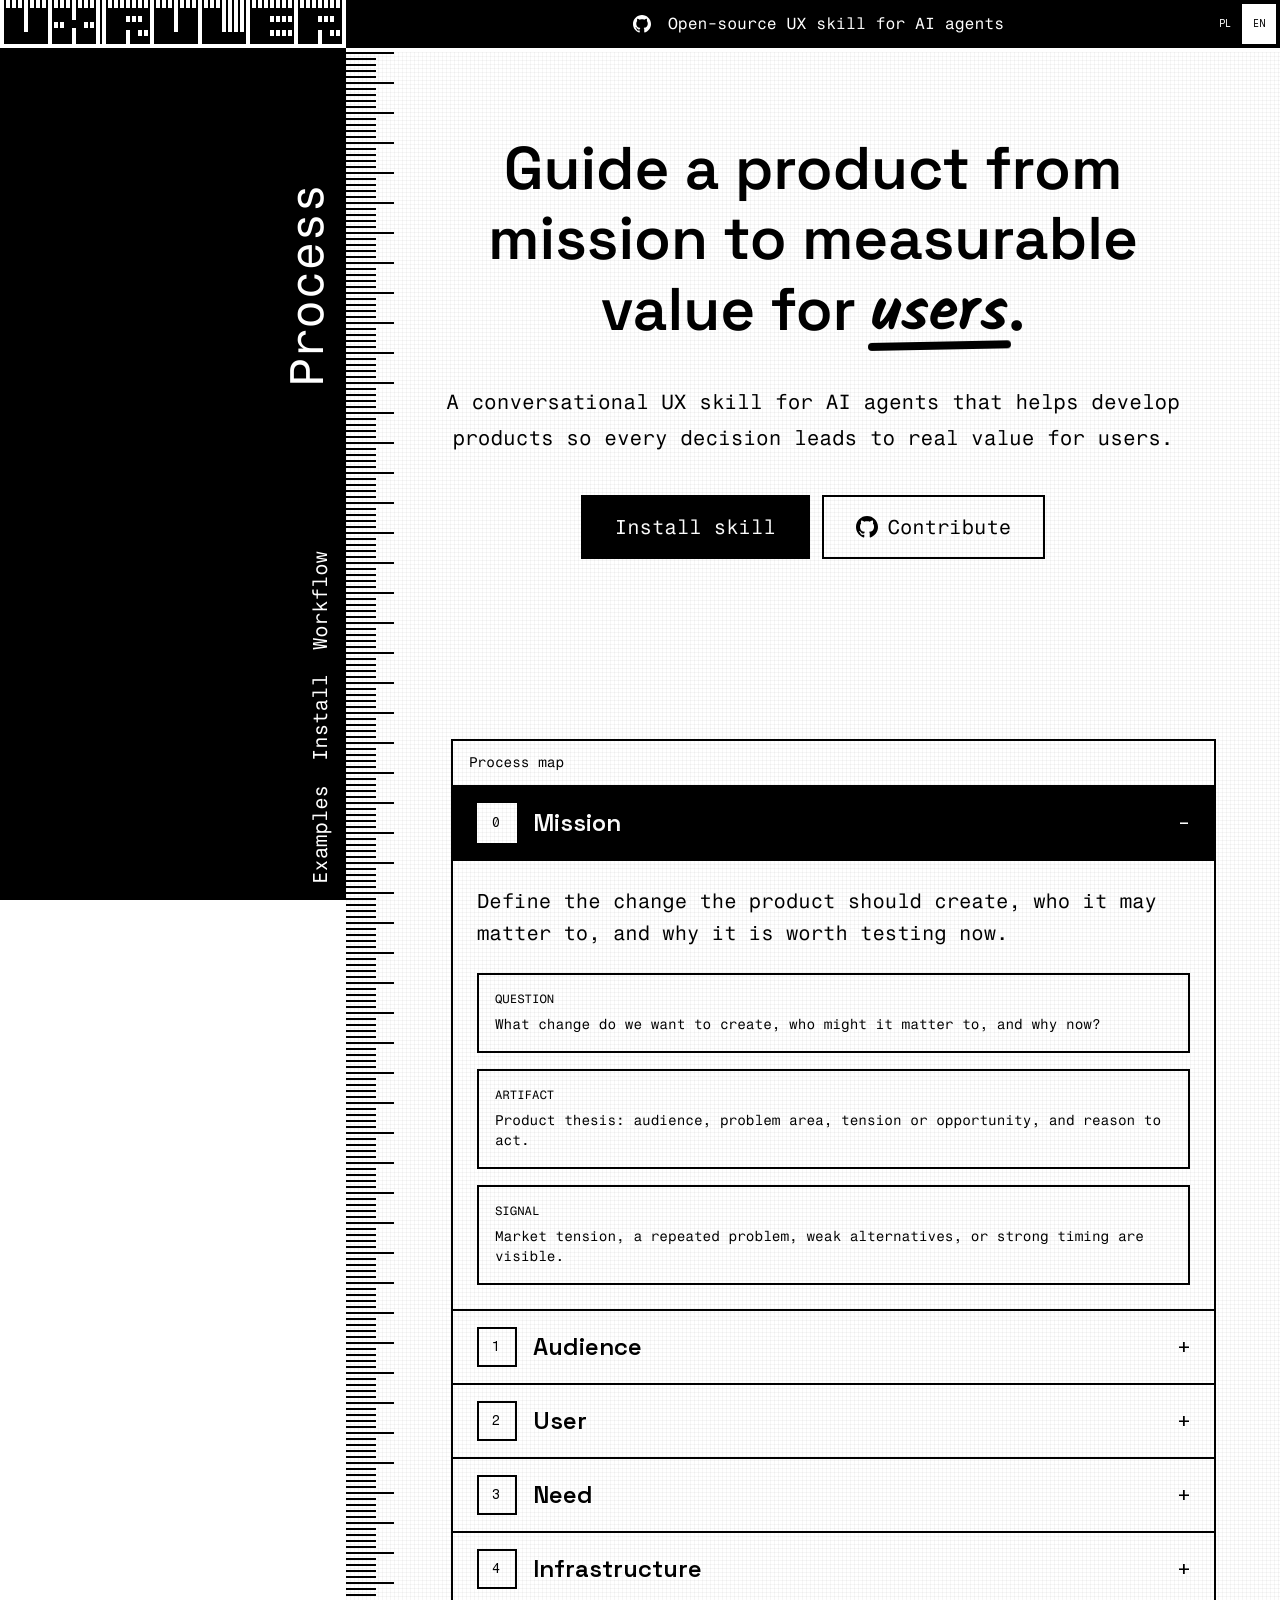
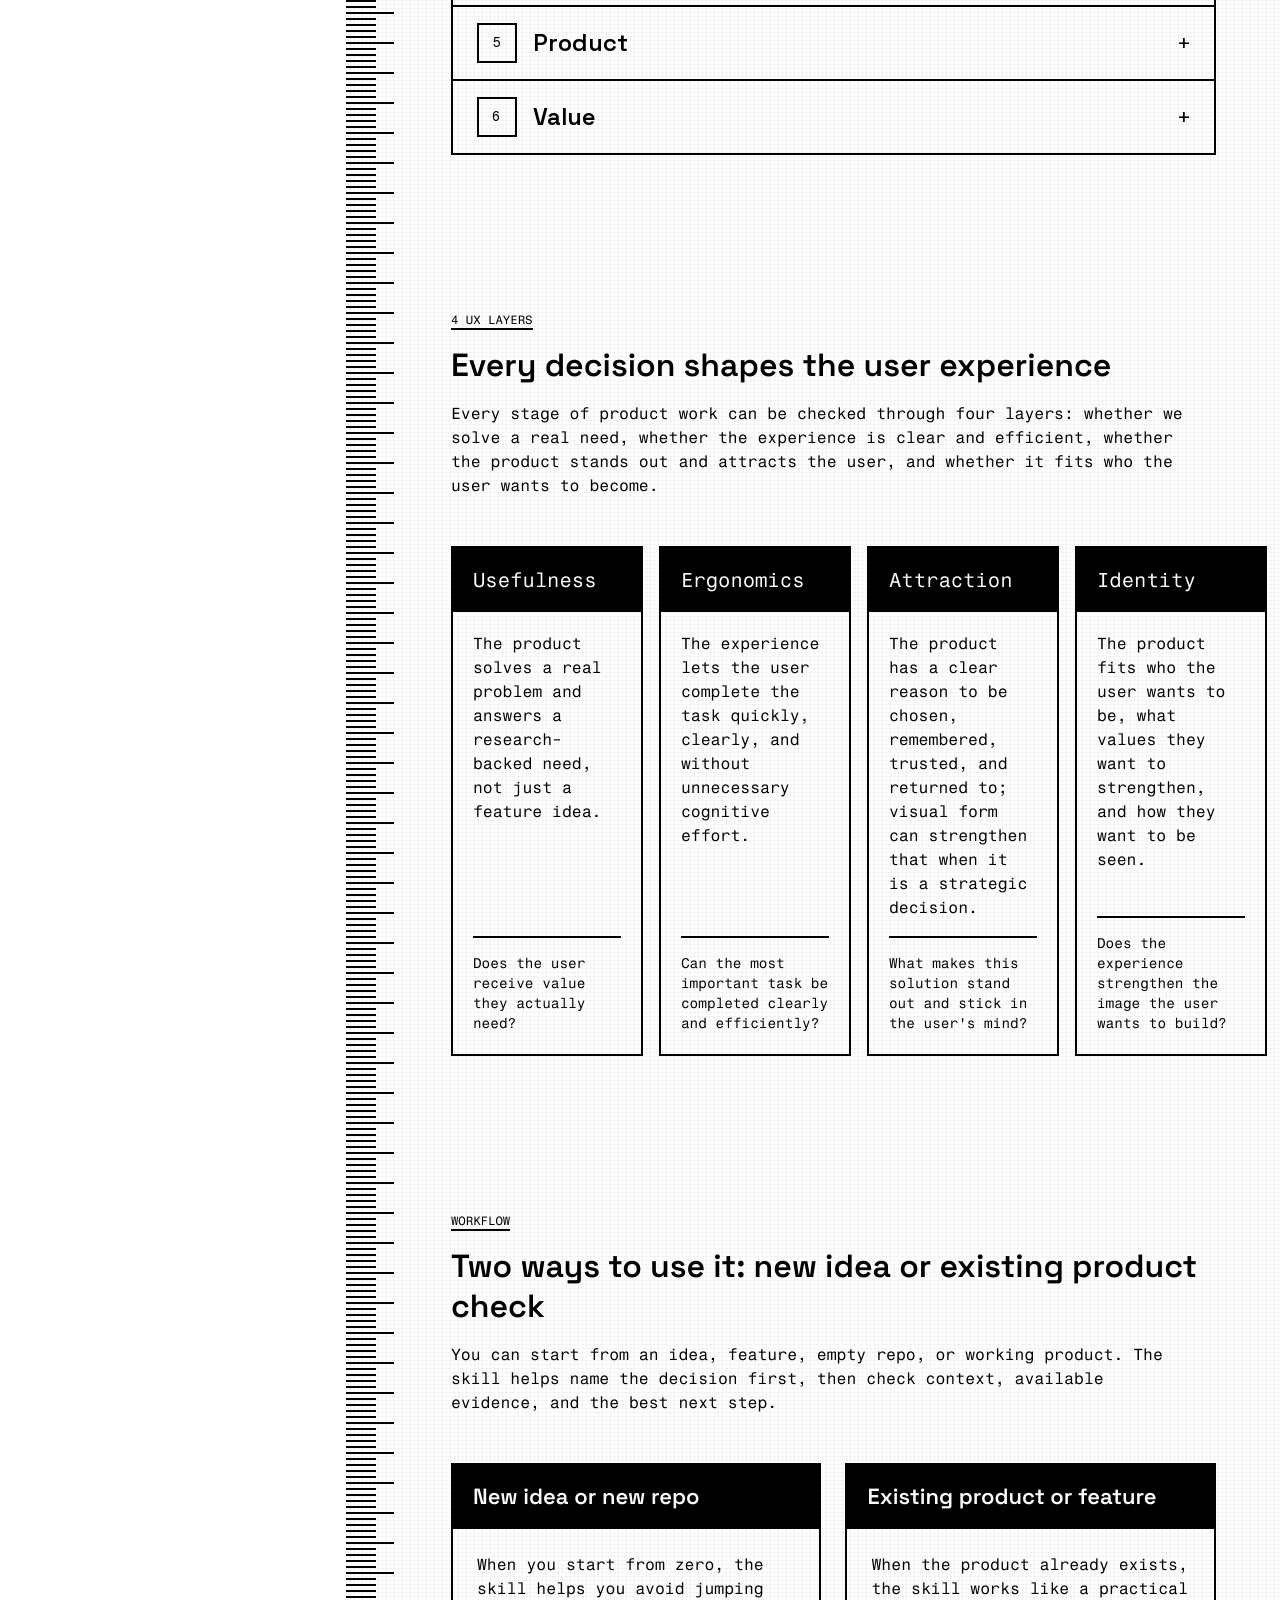
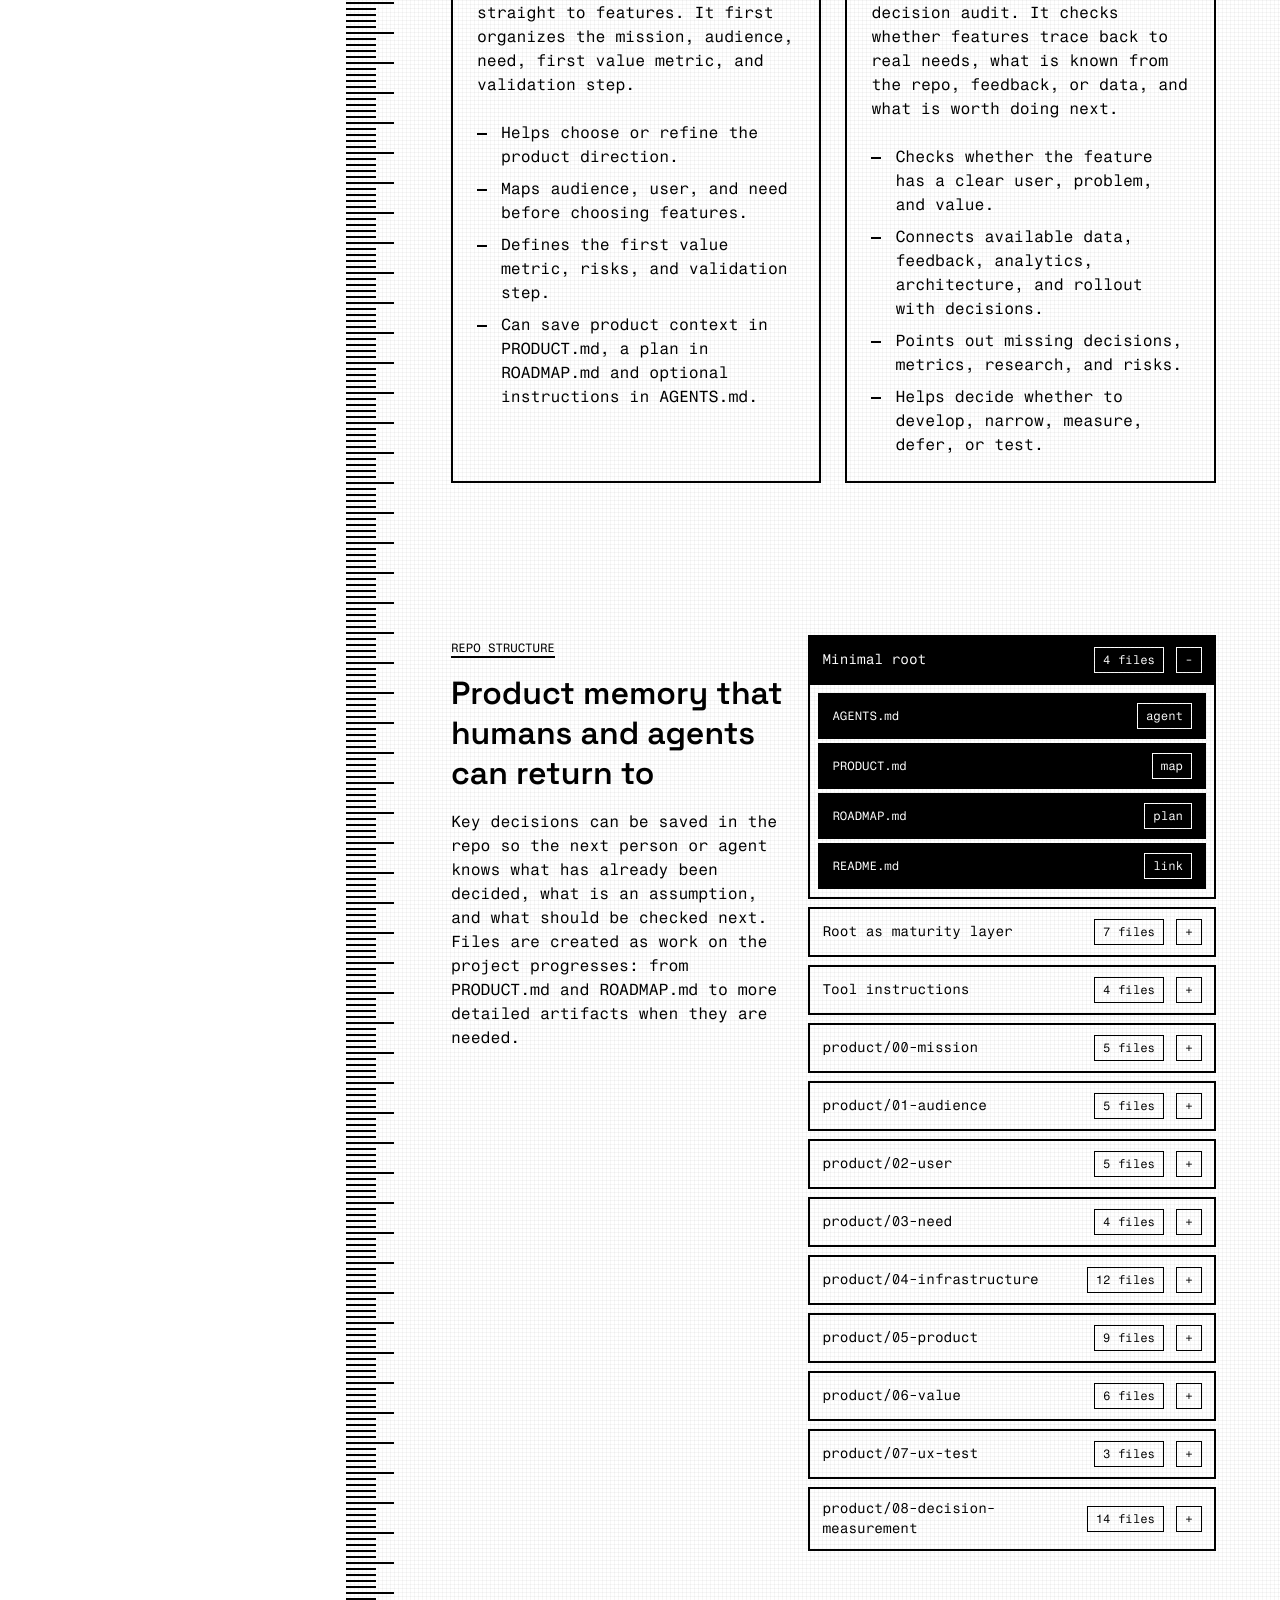
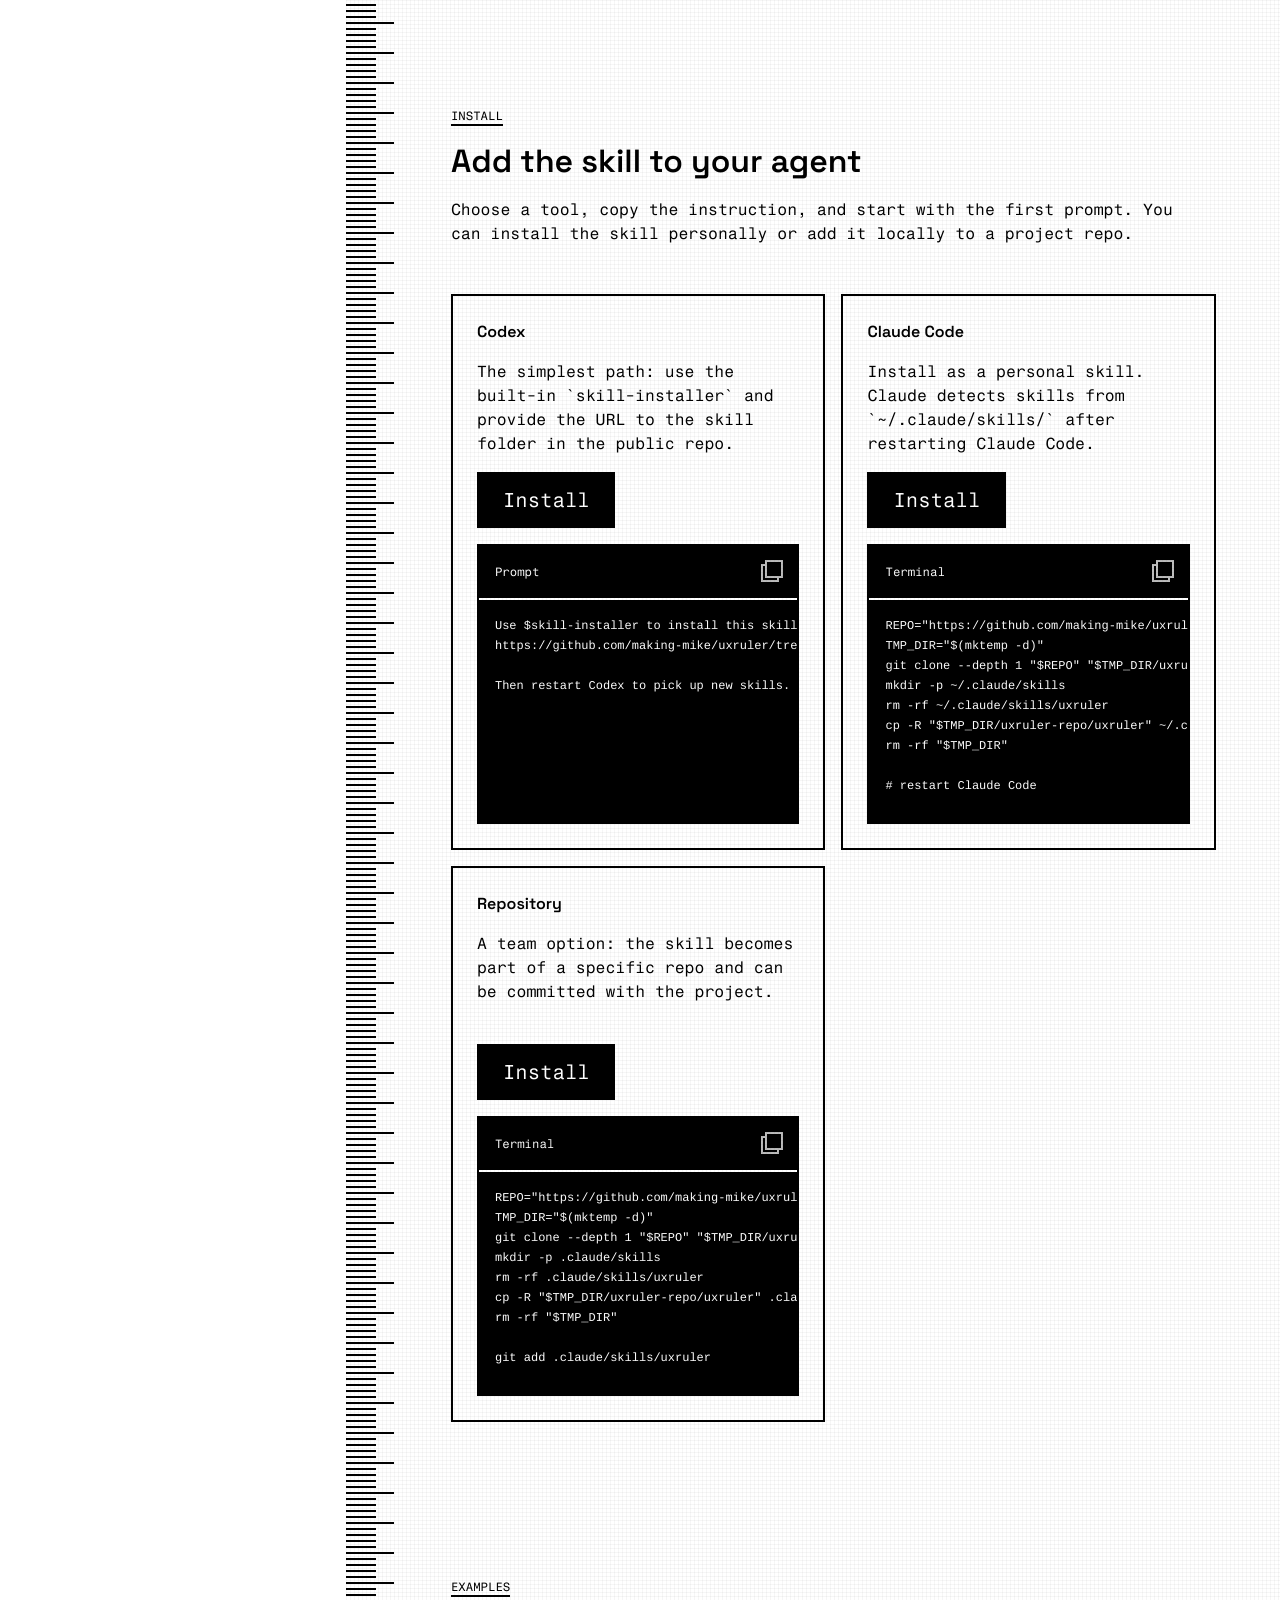
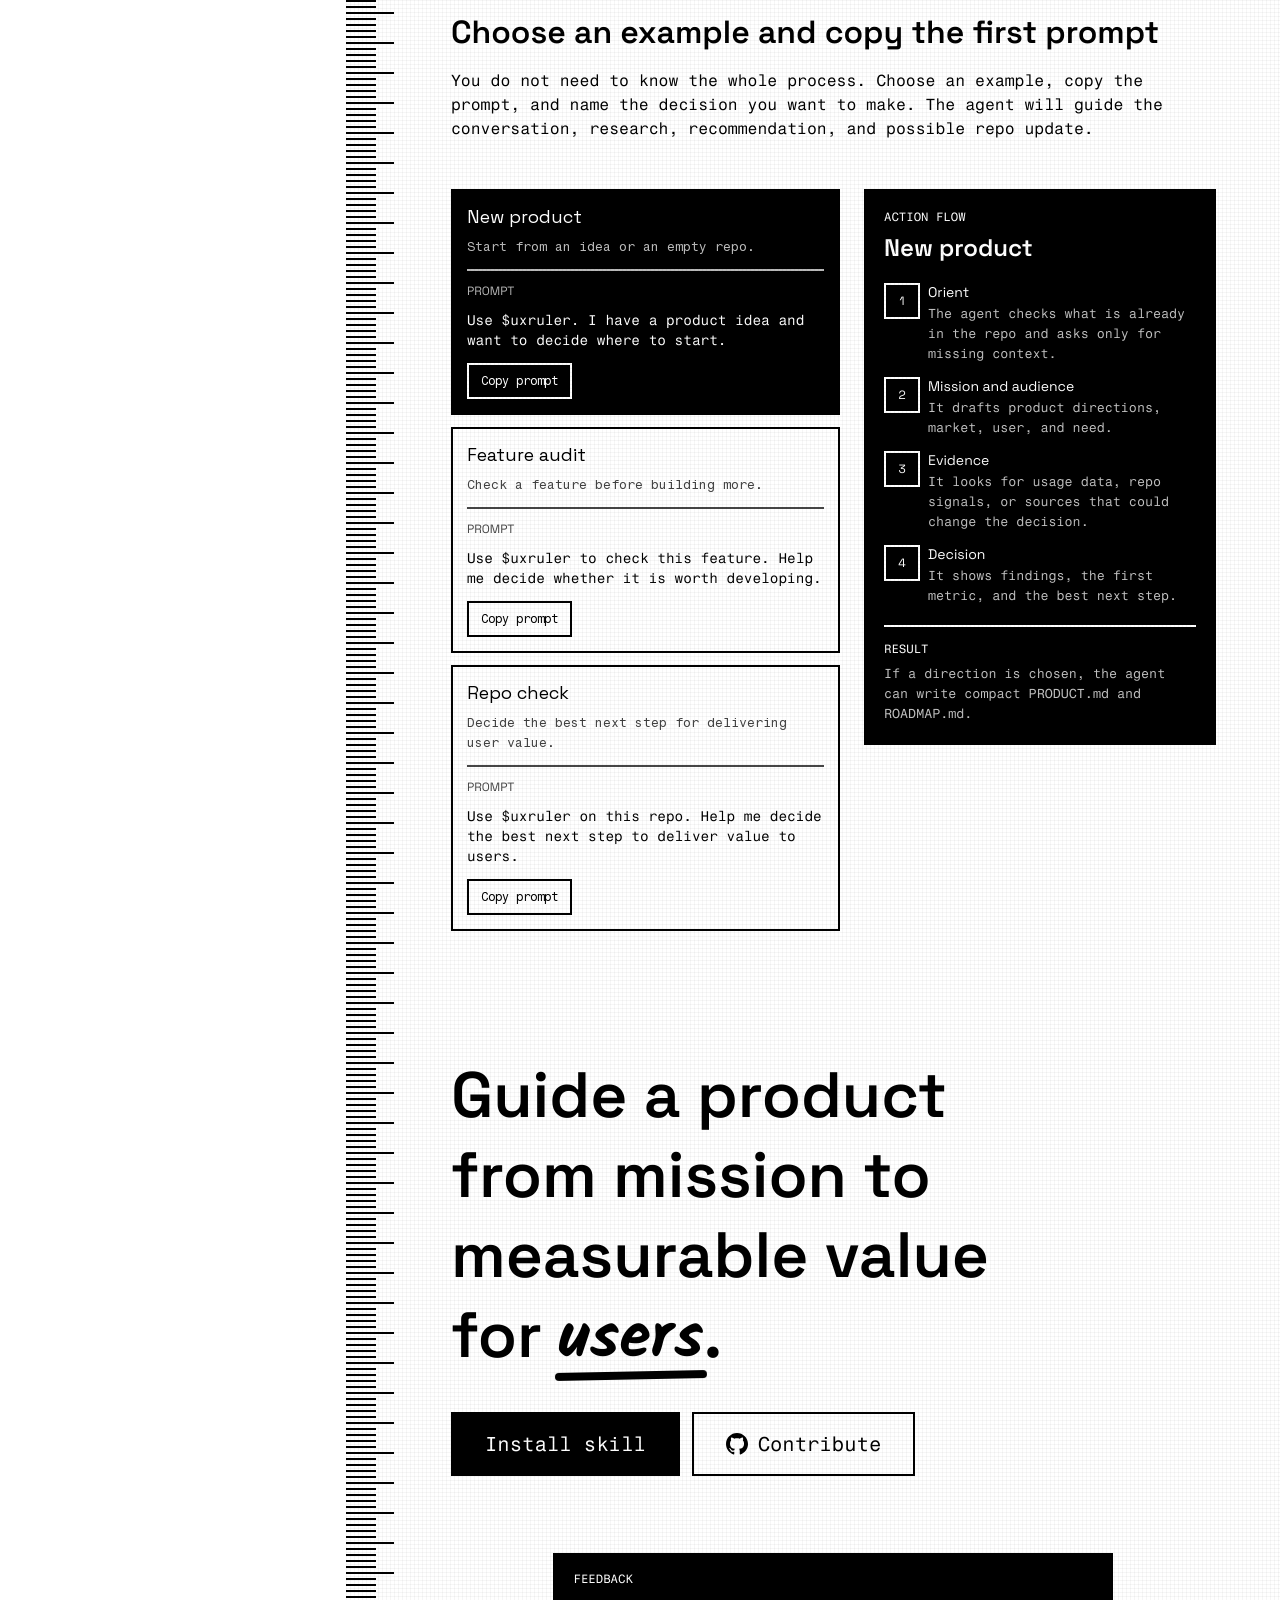
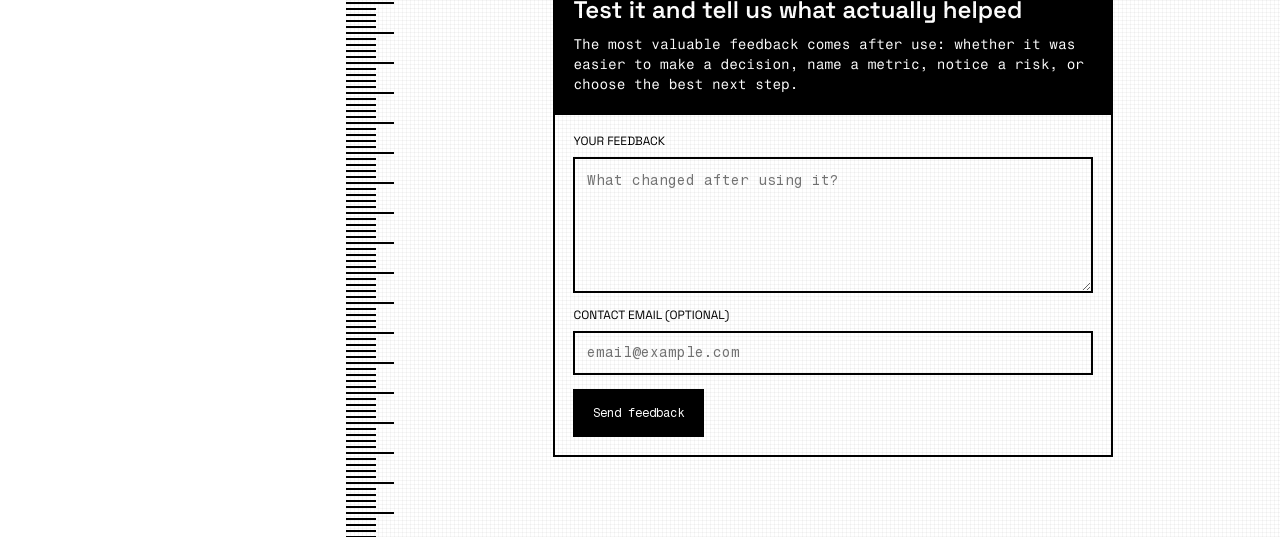
==== commit 1b2eb085: "Refine UX attraction dimension" ====
--- a/index.html
+++ b/index.html
@@ -4,12 +4,12 @@
   <meta charset="utf-8">
   <meta name="viewport" content="width=device-width, initial-scale=1">
   <title>UX RULER</title>
-  <meta name="description" content="UX RULER to open-source’owy skill UX dla agentów AI. Pomaga przejść od pomysłu albo repo do jaśniejszej decyzji, metryki i najlepszego następnego kroku.">
+  <meta name="description" content="UX RULER is an open-source UX skill for AI agents. It helps move from an idea or repo to a clearer decision, metric, and best next step.">
   <meta name="theme-color" content="#000000">
   <meta name="msapplication-TileColor" content="#ffffff">
   <meta name="msapplication-TileImage" content="assets/favicon/ms-icon-144x144.png">
   <meta name="msapplication-config" content="assets/favicon/browserconfig.xml">
-  <link rel="canonical" href="https://uxruler.com/">
+  <link rel="canonical" href="https://www.uxruler.com/">
   <link rel="apple-touch-icon" sizes="57x57" href="assets/favicon/apple-icon-57x57.png">
   <link rel="apple-touch-icon" sizes="60x60" href="assets/favicon/apple-icon-60x60.png">
   <link rel="apple-touch-icon" sizes="72x72" href="assets/favicon/apple-icon-72x72.png">
@@ -26,10 +26,20 @@
   <link rel="shortcut icon" href="assets/favicon/favicon.ico">
   <link rel="manifest" href="assets/favicon/manifest.json">
   <meta property="og:title" content="UX RULER">
-  <meta property="og:description" content="UX RULER to open-source’owy skill UX dla agentów AI. Pomaga przejść od pomysłu albo repo do jaśniejszej decyzji, metryki i najlepszego następnego kroku.">
+  <meta property="og:description" content="UX RULER is an open-source UX skill for AI agents. It helps move from an idea or repo to a clearer decision, metric, and best next step.">
   <meta property="og:type" content="website">
-  <meta property="og:url" content="https://uxruler.com/">
-  <meta name="twitter:card" content="summary">
+  <meta property="og:url" content="https://www.uxruler.com/">
+  <meta property="og:image" content="https://www.uxruler.com/assets/meta-picture.png">
+  <meta property="og:image:secure_url" content="https://www.uxruler.com/assets/meta-picture.png">
+  <meta property="og:image:type" content="image/png">
+  <meta property="og:image:width" content="1200">
+  <meta property="og:image:height" content="620">
+  <meta property="og:image:alt" content="UX RULER open-source UX process preview">
+  <meta name="twitter:card" content="summary_large_image">
+  <meta name="twitter:title" content="UX RULER">
+  <meta name="twitter:description" content="UX RULER is an open-source UX skill for AI agents. It helps move from an idea or repo to a clearer decision, metric, and best next step.">
+  <meta name="twitter:image" content="https://www.uxruler.com/assets/meta-picture.png">
+  <meta name="twitter:image:alt" content="UX RULER open-source UX process preview">
   <link rel="preload" as="font" type="font/woff2" href="assets/fonts/fragment-mono-latin.woff2" crossorigin>
   <link rel="preload" as="font" type="font/woff2" href="assets/fonts/fragment-mono-latin-ext.woff2" crossorigin>
   <link rel="preload" as="font" type="font/woff2" href="assets/fonts/kalam-700-latin.woff2" crossorigin>
@@ -2413,7 +2423,7 @@
             <div class="kicker">4 warstwy UX</div>
             <h2>Każda decyzja wpływa na doświadczenie użytkownika</h2>
           </div>
-          <p>Każdy etap pracy nad produktem można sprawdzić przez cztery warstwy: czy rozwiązujemy realną potrzebę, czy doświadczenie jest sprawne i zrozumiałe, czy forma angażuje użytkownika oraz czy produkt pasuje do tego, kim użytkownik chce być.</p>
+          <p>Każdy etap pracy nad produktem można sprawdzić przez cztery warstwy: czy rozwiązujemy realną potrzebę, czy doświadczenie jest sprawne i zrozumiałe, czy produkt wyróżnia się i przyciąga użytkownika oraz czy pasuje do tego, kim użytkownik chce być.</p>
         </div>
 
         <div class="ux-layers" aria-label="Cztery warstwy UX">
@@ -2430,9 +2440,9 @@
           </article>
 
           <article class="ux-layer">
-            <strong>Atrakcyjność</strong>
-            <p>Produkt jest klarowny, angażujący i zapamiętywalny, a design system wzmacnia charakter rozwiązania.</p>
-            <span class="question">Czy użytkownik chce wrócić do tego doświadczenia?</span>
+            <strong>Przyciąganie</strong>
+            <p>Produkt ma wyraźny powód, żeby go wybrać, zapamiętać, zaufać mu i wracać do niego; forma wizualna może to wzmacniać, jeśli jest decyzją strategiczną.</p>
+            <span class="question">Co sprawia, że to rozwiązanie wyróżnia się i zostaje w głowie?</span>
           </article>
 
           <article class="ux-layer">
@@ -3090,16 +3100,16 @@
       "Adopcja, retencja, ukończenie zadania, satysfakcja i feedback mówią, co utrzymać albo zmienić.": "Adoption, retention, task completion, satisfaction, and feedback show what to keep or change.",
       "4 warstwy UX": "4 UX layers",
       "Każda decyzja wpływa na doświadczenie użytkownika": "Every decision shapes the user experience",
-      "Każdy etap pracy nad produktem można sprawdzić przez cztery warstwy: czy rozwiązujemy realną potrzebę, czy doświadczenie jest sprawne i zrozumiałe, czy forma angażuje użytkownika oraz czy produkt pasuje do tego, kim użytkownik chce być.": "Every stage of product work can be checked through four layers: whether we solve a real need, whether the experience is clear and efficient, whether the form engages the user, and whether the product fits who the user wants to become.",
+      "Każdy etap pracy nad produktem można sprawdzić przez cztery warstwy: czy rozwiązujemy realną potrzebę, czy doświadczenie jest sprawne i zrozumiałe, czy produkt wyróżnia się i przyciąga użytkownika oraz czy pasuje do tego, kim użytkownik chce być.": "Every stage of product work can be checked through four layers: whether we solve a real need, whether the experience is clear and efficient, whether the product stands out and attracts the user, and whether it fits who the user wants to become.",
       "Użyteczność": "Usefulness",
       "Produkt rozwiązuje realny problem i odpowiada na potrzebę wynikającą z badań, a nie tylko na pomysł funkcji.": "The product solves a real problem and answers a research-backed need, not just a feature idea.",
       "Czy użytkownik dostaje wartość, której naprawdę potrzebuje?": "Does the user receive value they actually need?",
       "Ergonomia": "Ergonomics",
       "Doświadczenie pozwala wykonać zadanie szybko, zrozumiale i bez zbędnego wysiłku poznawczego.": "The experience lets the user complete the task quickly, clearly, and without unnecessary cognitive effort.",
       "Czy najważniejsze zadanie da się wykonać jasno i sprawnie?": "Can the most important task be completed clearly and efficiently?",
-      "Atrakcyjność": "Attractiveness",
-      "Produkt jest klarowny, angażujący i zapamiętywalny, a design system wzmacnia charakter rozwiązania.": "The product is clear, engaging, and memorable, and the design system strengthens the character of the solution.",
-      "Czy użytkownik chce wrócić do tego doświadczenia?": "Does the user want to return to this experience?",
+      "Przyciąganie": "Attraction",
+      "Produkt ma wyraźny powód, żeby go wybrać, zapamiętać, zaufać mu i wracać do niego; forma wizualna może to wzmacniać, jeśli jest decyzją strategiczną.": "The product has a clear reason to be chosen, remembered, trusted, and returned to; visual form can strengthen that when it is a strategic decision.",
+      "Co sprawia, że to rozwiązanie wyróżnia się i zostaje w głowie?": "What makes this solution stand out and stick in the user's mind?",
       "Tożsamość": "Identity",
       "Produkt pasuje do tego, kim użytkownik chce być, jakie wartości chce wzmacniać i jak chce być postrzegany.": "The product fits who the user wants to be, what values they want to strengthen, and how they want to be seen.",
       "Czy doświadczenie wzmacnia obraz użytkownika, który chce budować?": "Does the experience strengthen the image the user wants to build?",
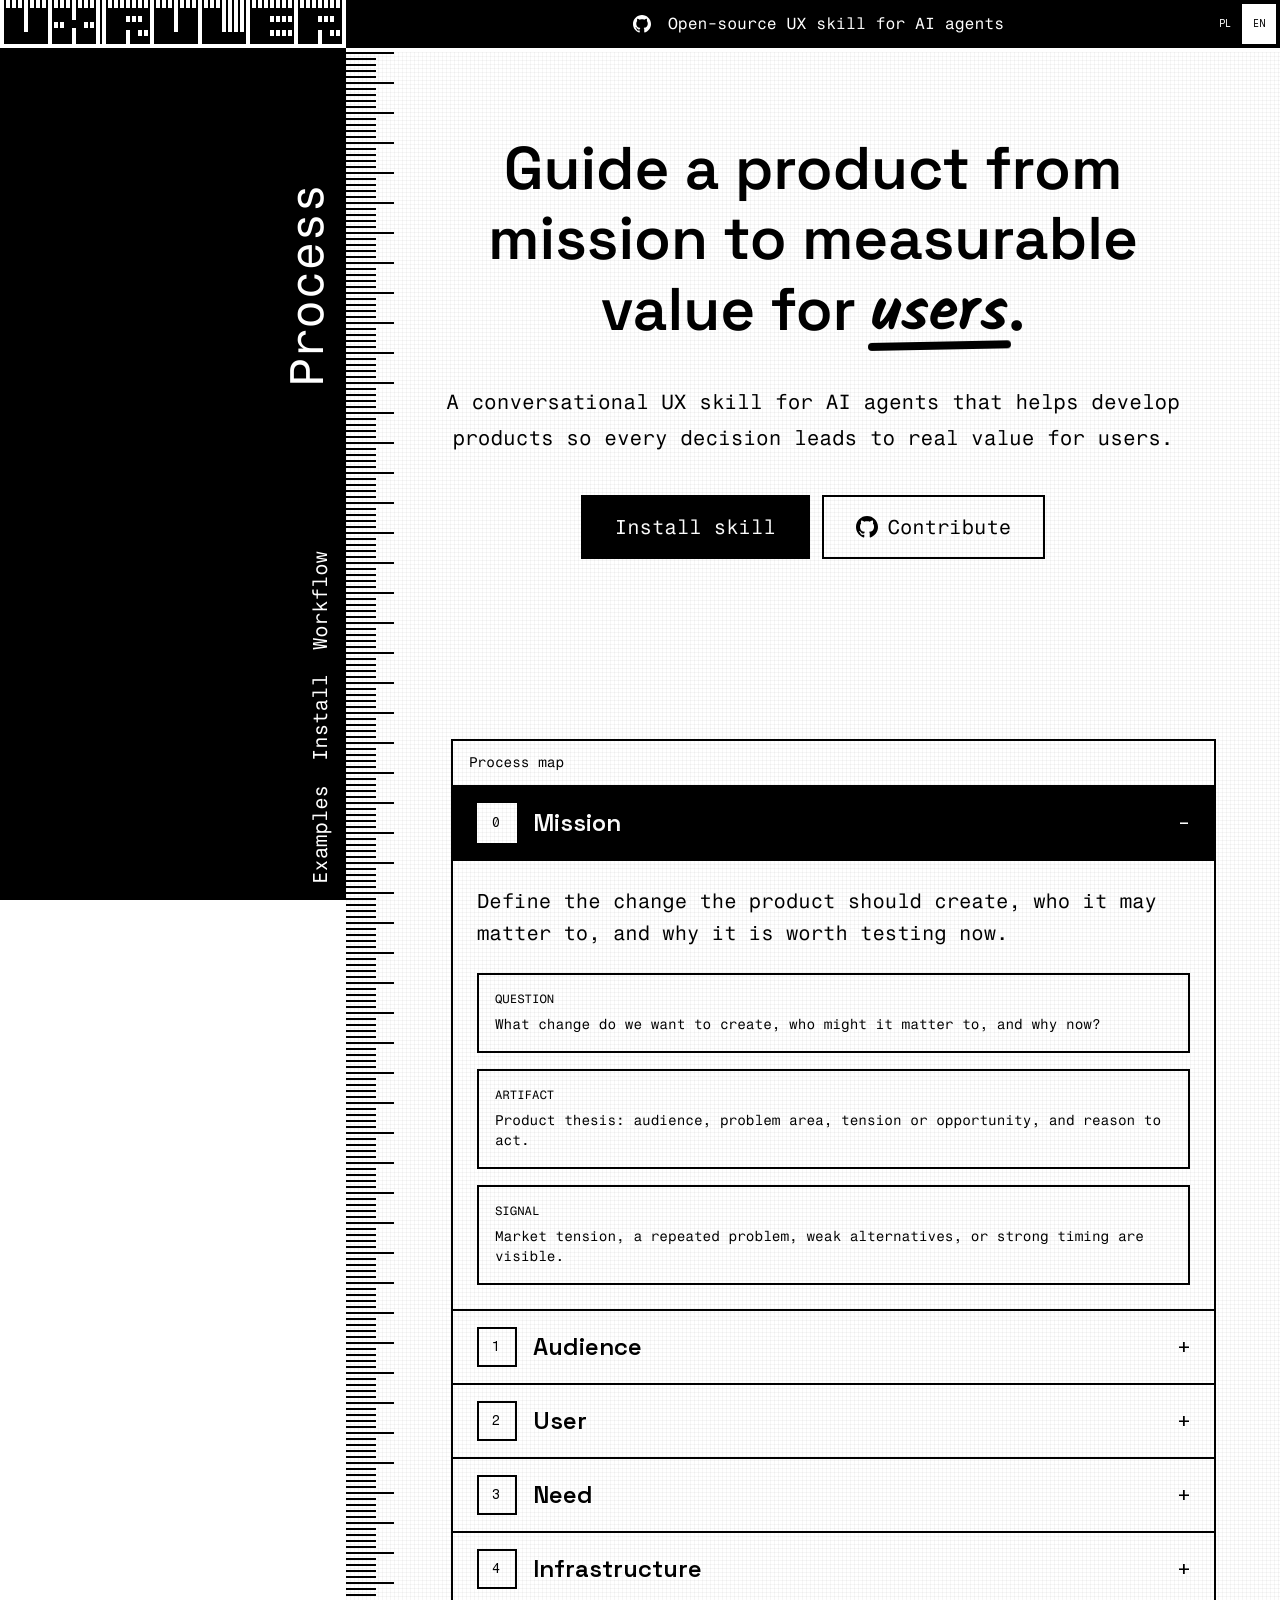
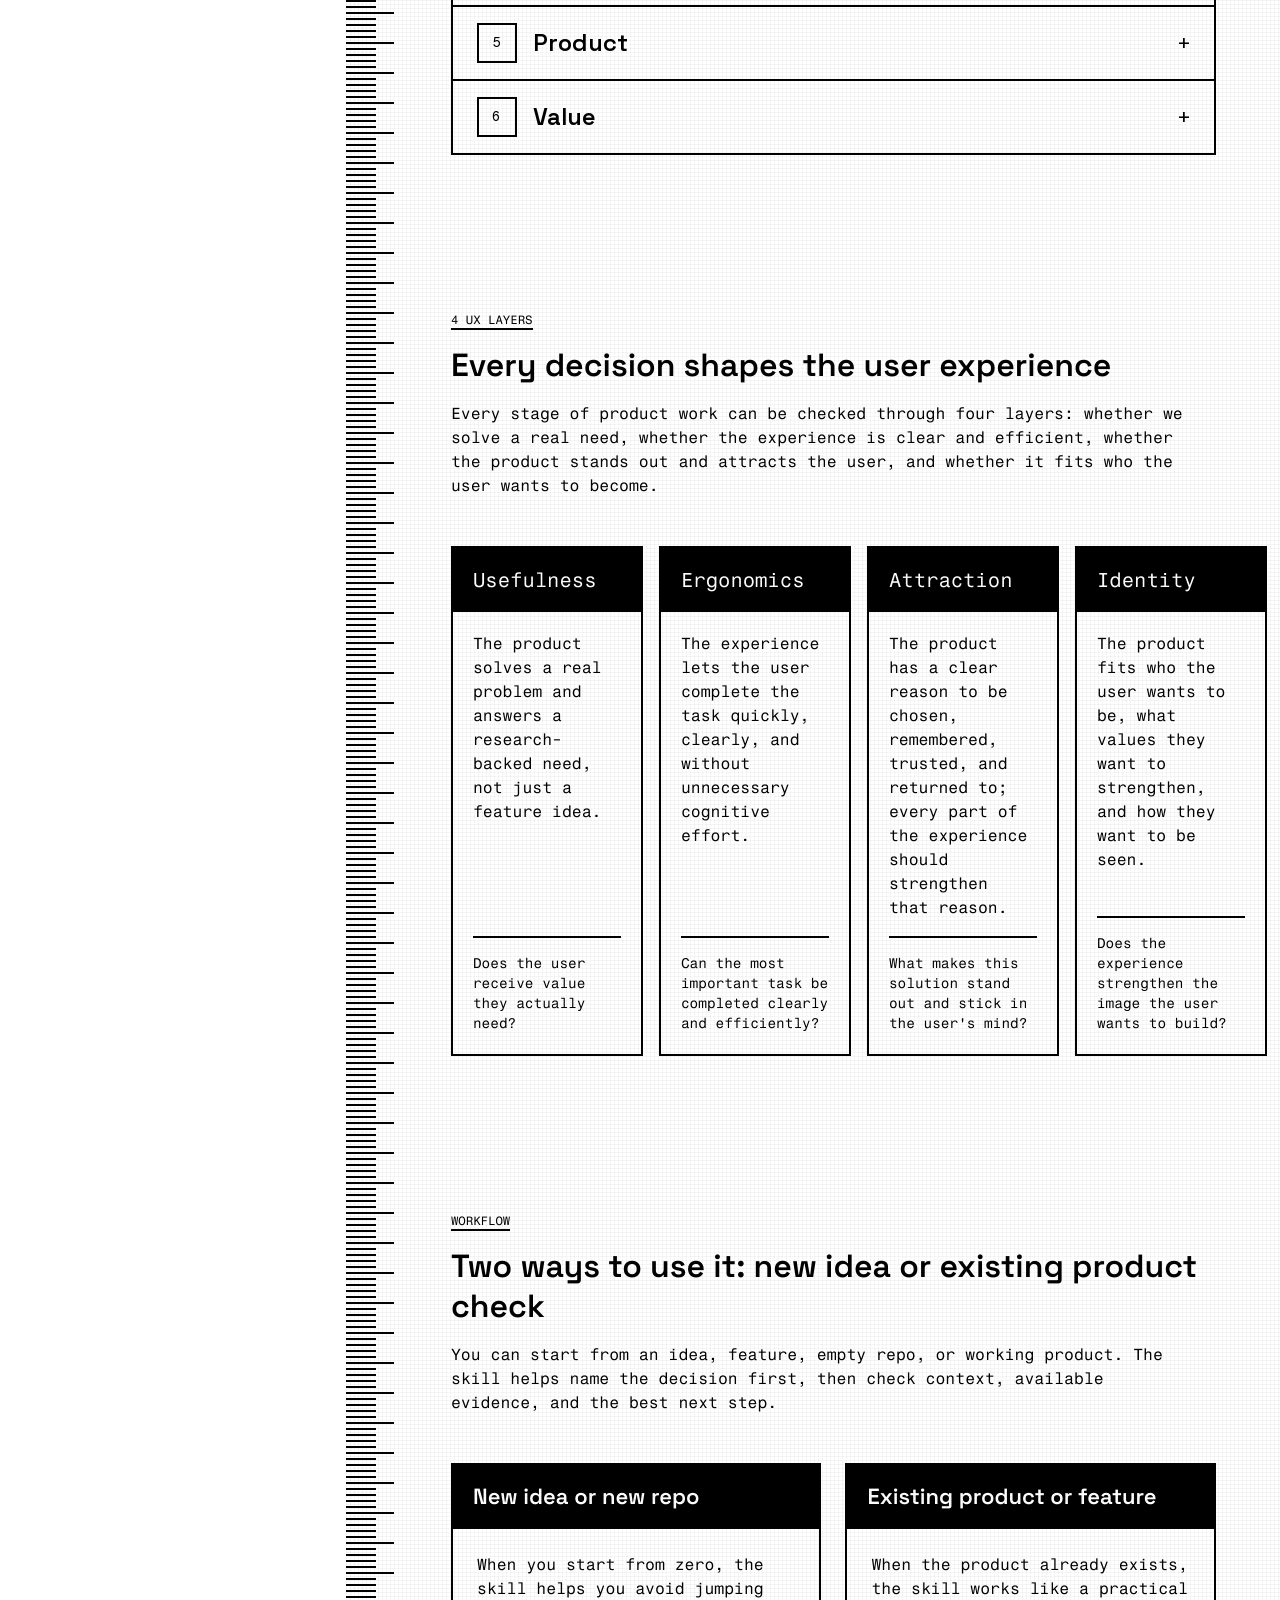
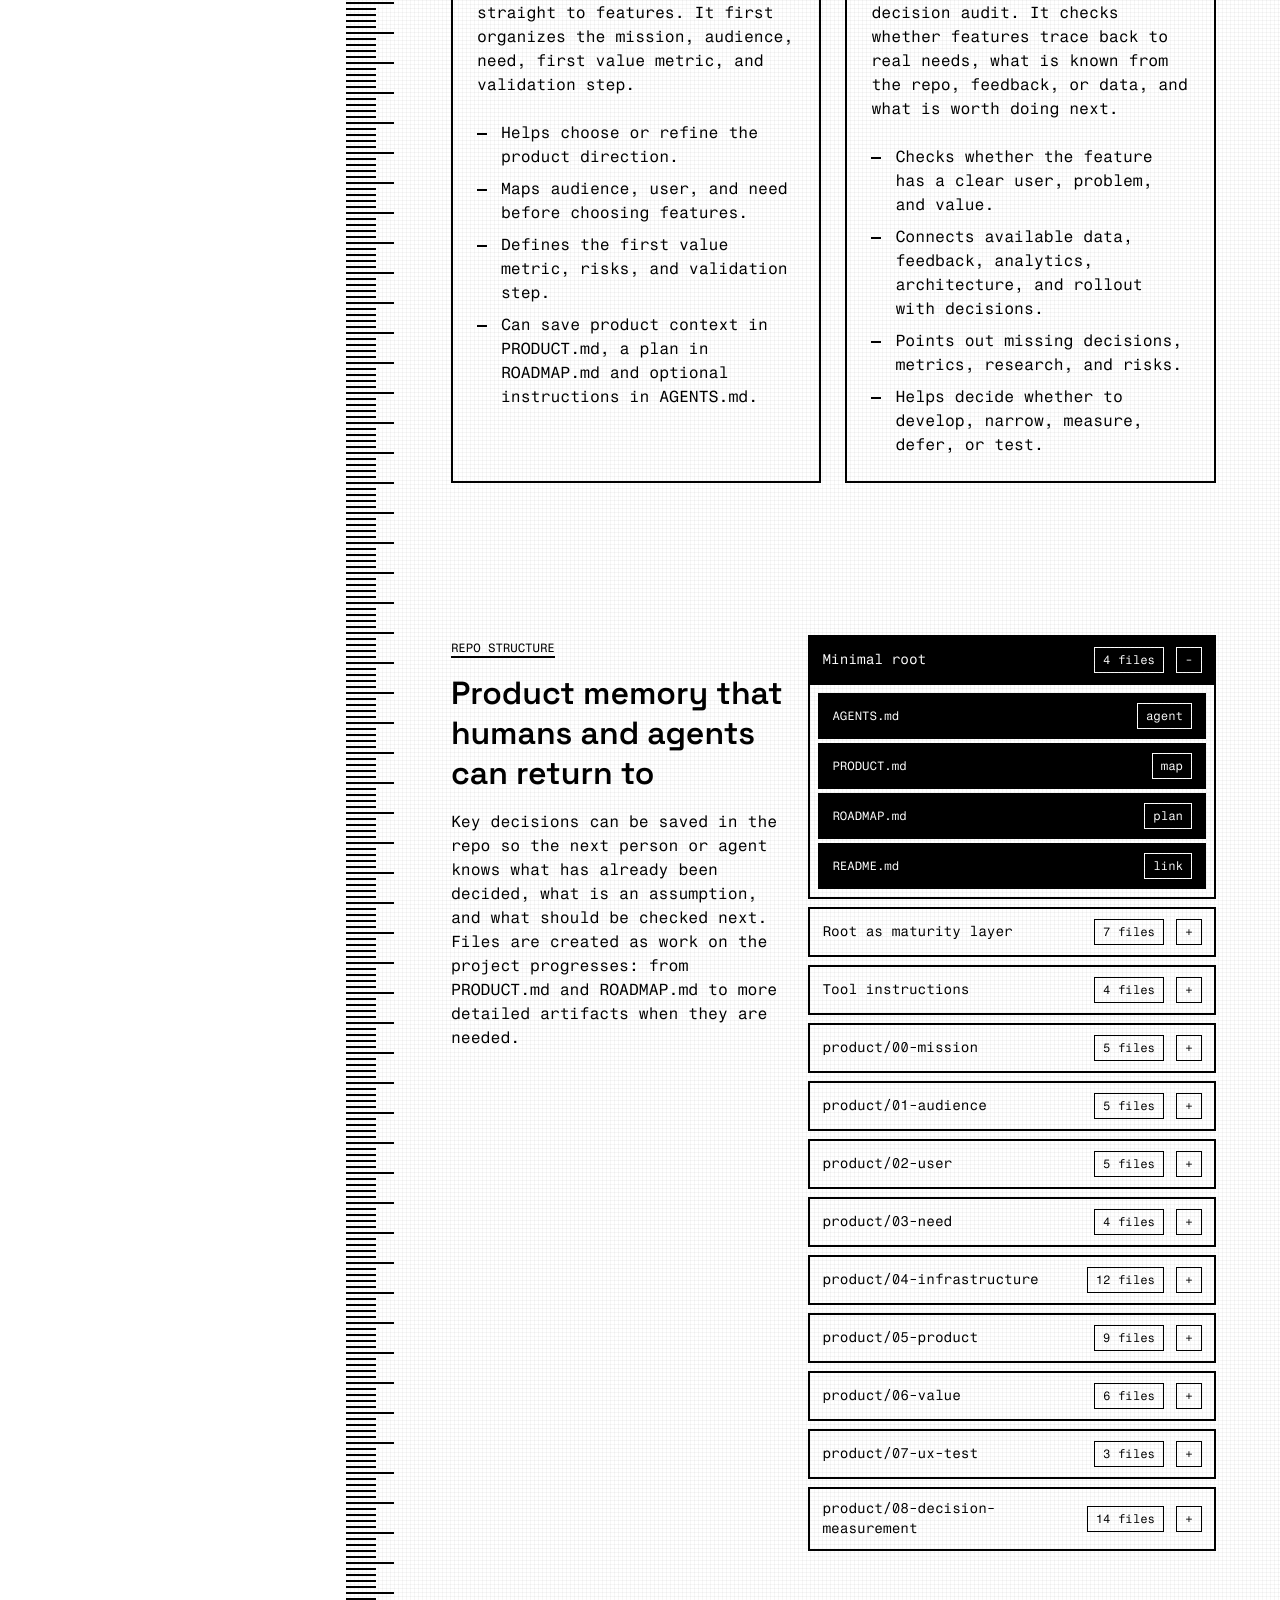
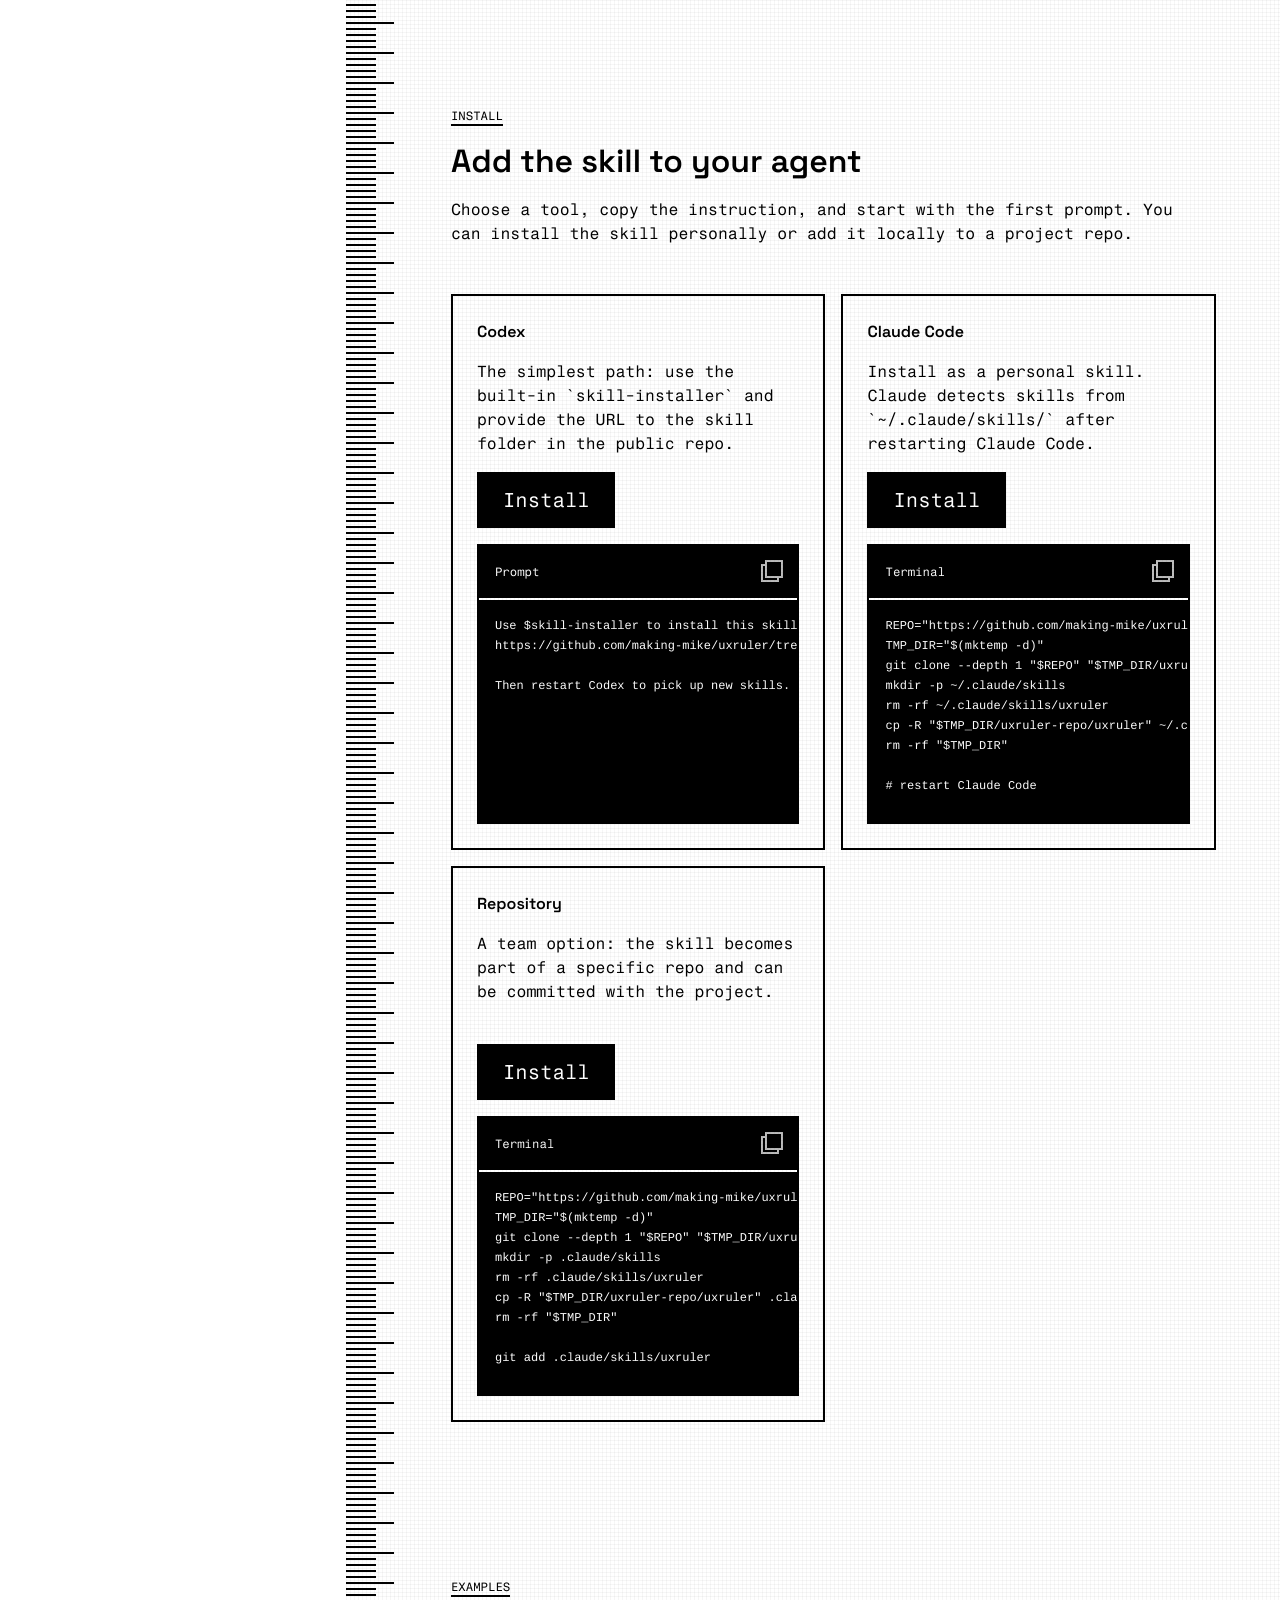
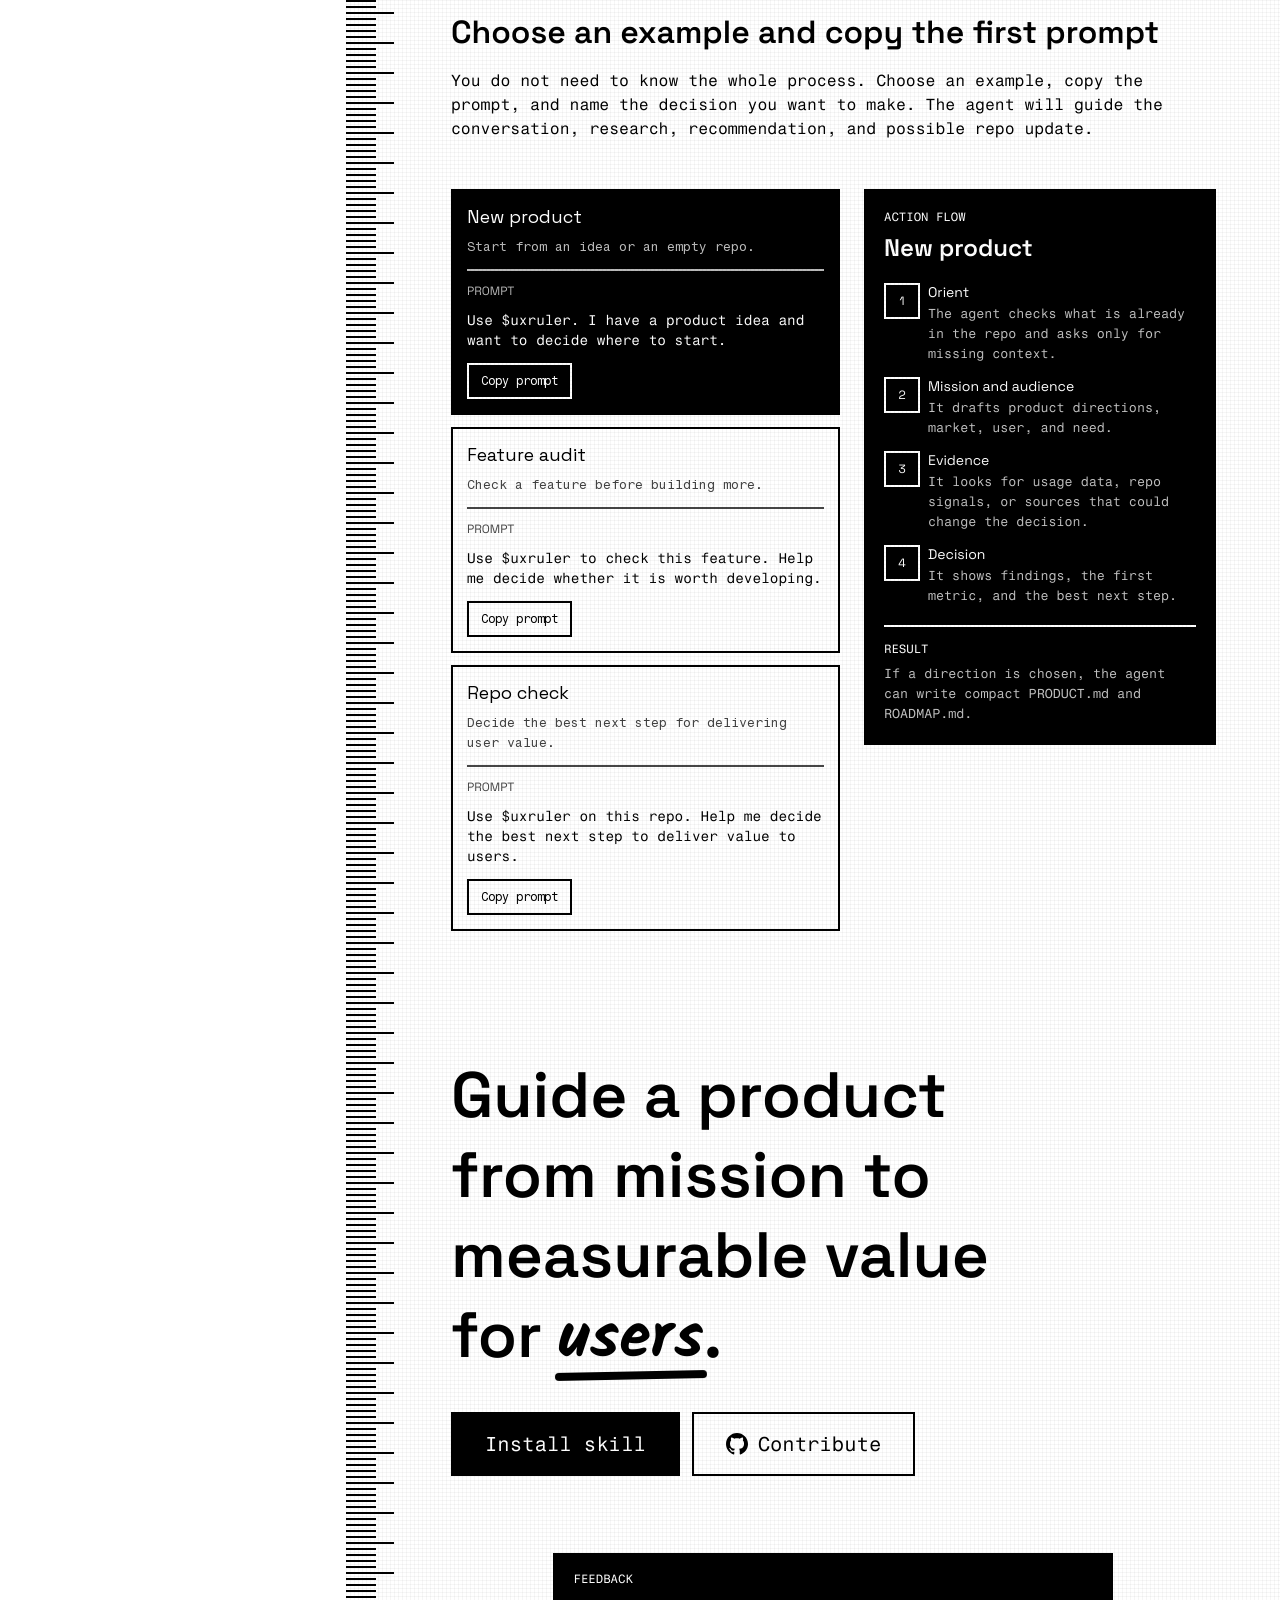
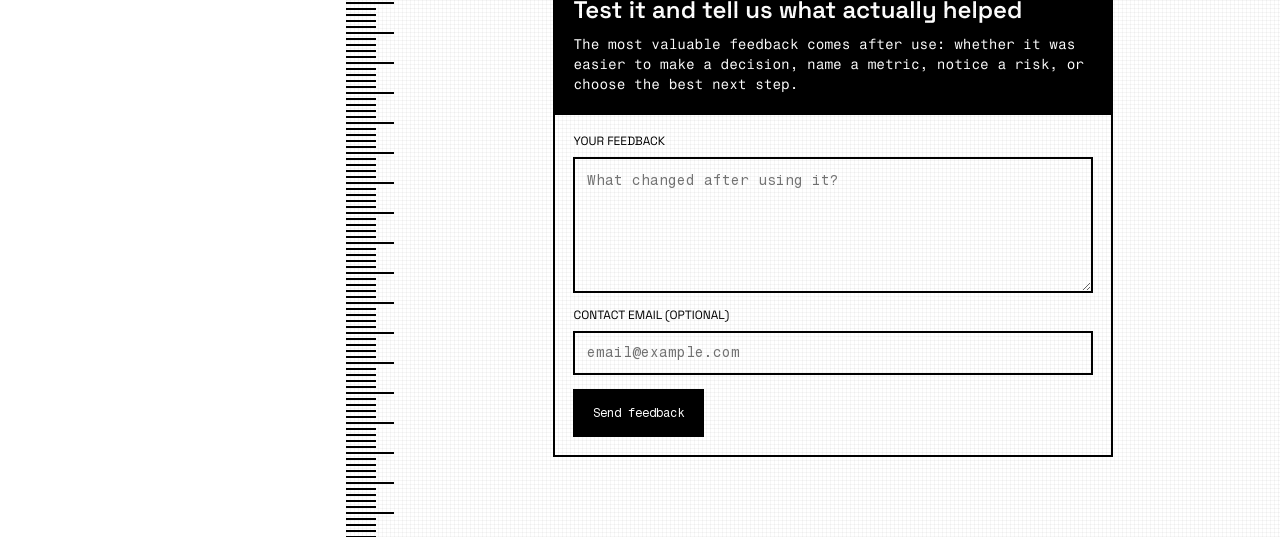
==== commit bdf10d18: "Soften attraction site copy" ====
--- a/index.html
+++ b/index.html
@@ -2441,7 +2441,7 @@
 
           <article class="ux-layer">
             <strong>Przyciąganie</strong>
-            <p>Produkt ma wyraźny powód, żeby go wybrać, zapamiętać, zaufać mu i wracać do niego; forma wizualna może to wzmacniać, jeśli jest decyzją strategiczną.</p>
+            <p>Produkt ma wyraźny powód, żeby go wybrać, zapamiętać, zaufać mu i wracać do niego; każdy element doświadczenia powinien wzmacniać ten powód.</p>
             <span class="question">Co sprawia, że to rozwiązanie wyróżnia się i zostaje w głowie?</span>
           </article>
 
@@ -3108,7 +3108,7 @@
       "Doświadczenie pozwala wykonać zadanie szybko, zrozumiale i bez zbędnego wysiłku poznawczego.": "The experience lets the user complete the task quickly, clearly, and without unnecessary cognitive effort.",
       "Czy najważniejsze zadanie da się wykonać jasno i sprawnie?": "Can the most important task be completed clearly and efficiently?",
       "Przyciąganie": "Attraction",
-      "Produkt ma wyraźny powód, żeby go wybrać, zapamiętać, zaufać mu i wracać do niego; forma wizualna może to wzmacniać, jeśli jest decyzją strategiczną.": "The product has a clear reason to be chosen, remembered, trusted, and returned to; visual form can strengthen that when it is a strategic decision.",
+      "Produkt ma wyraźny powód, żeby go wybrać, zapamiętać, zaufać mu i wracać do niego; każdy element doświadczenia powinien wzmacniać ten powód.": "The product has a clear reason to be chosen, remembered, trusted, and returned to; every part of the experience should strengthen that reason.",
       "Co sprawia, że to rozwiązanie wyróżnia się i zostaje w głowie?": "What makes this solution stand out and stick in the user's mind?",
       "Tożsamość": "Identity",
       "Produkt pasuje do tego, kim użytkownik chce być, jakie wartości chce wzmacniać i jak chce być postrzegany.": "The product fits who the user wants to be, what values they want to strengthen, and how they want to be seen.",
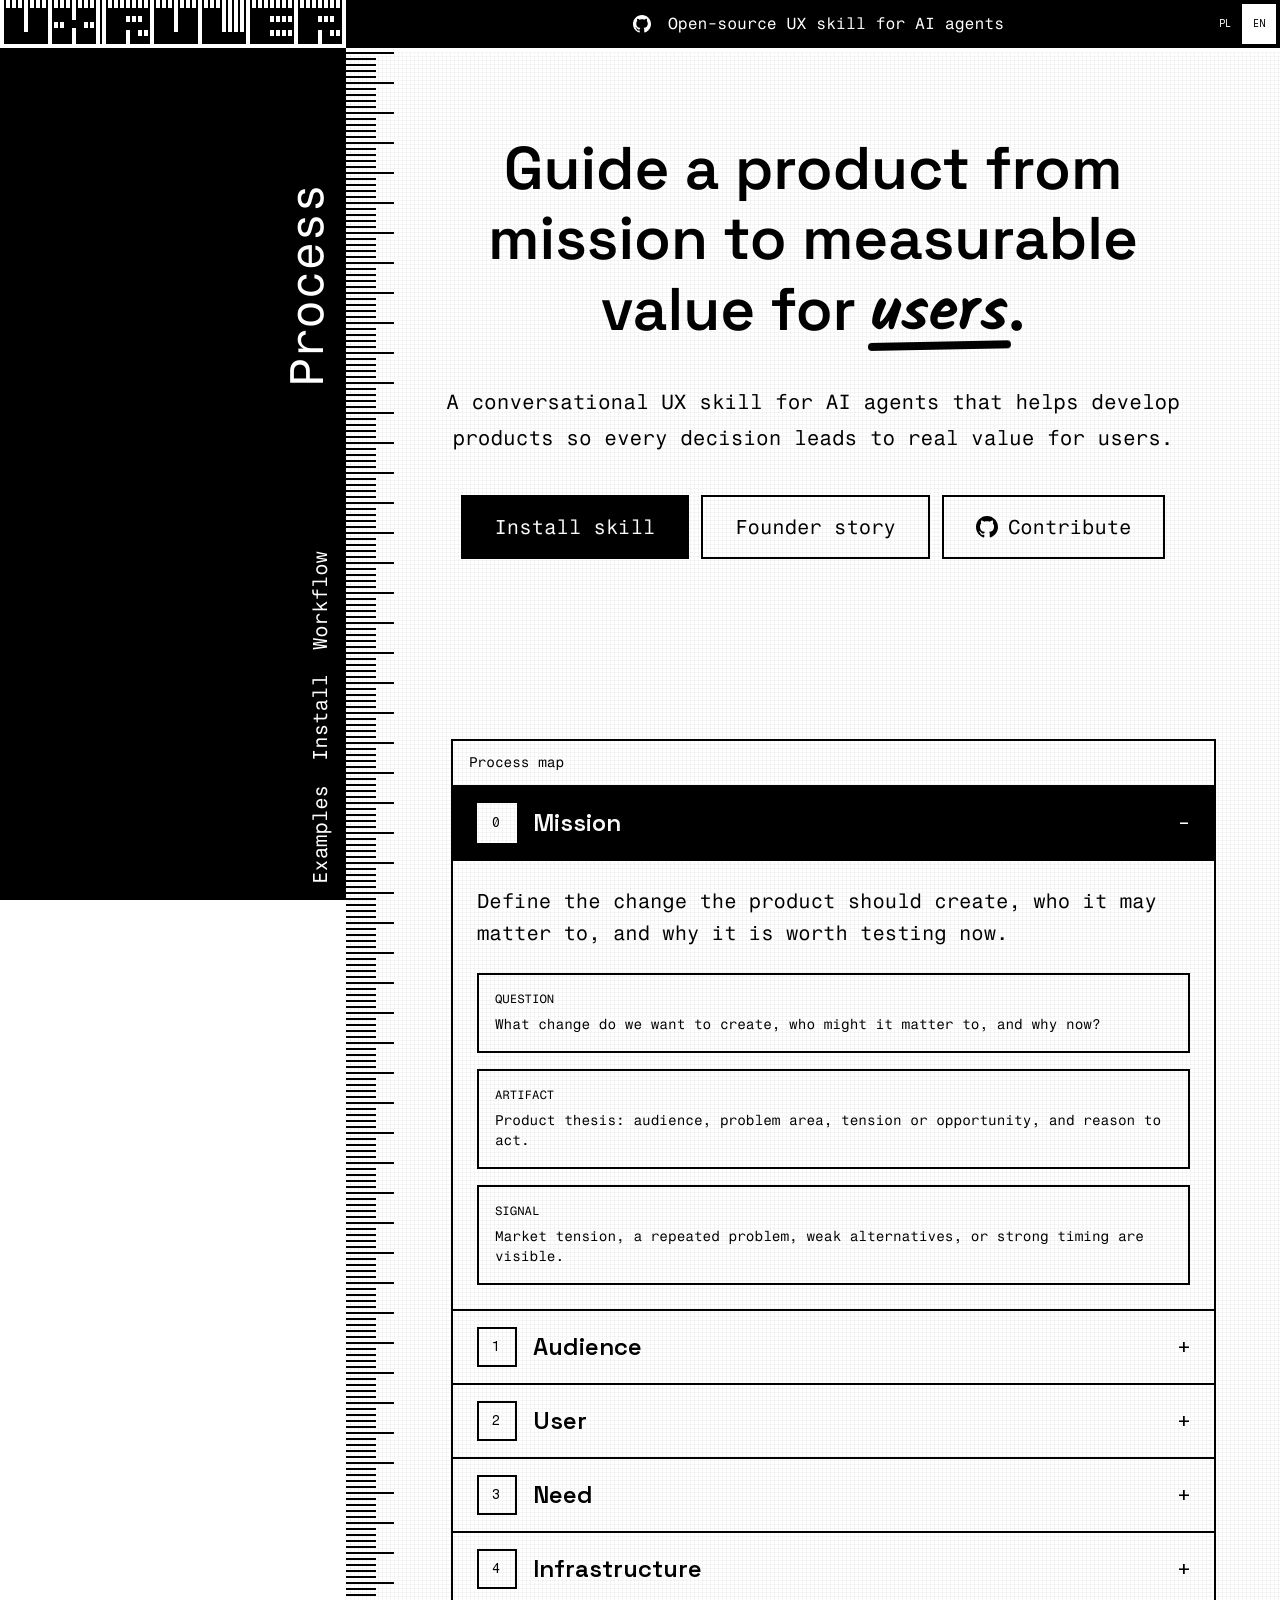
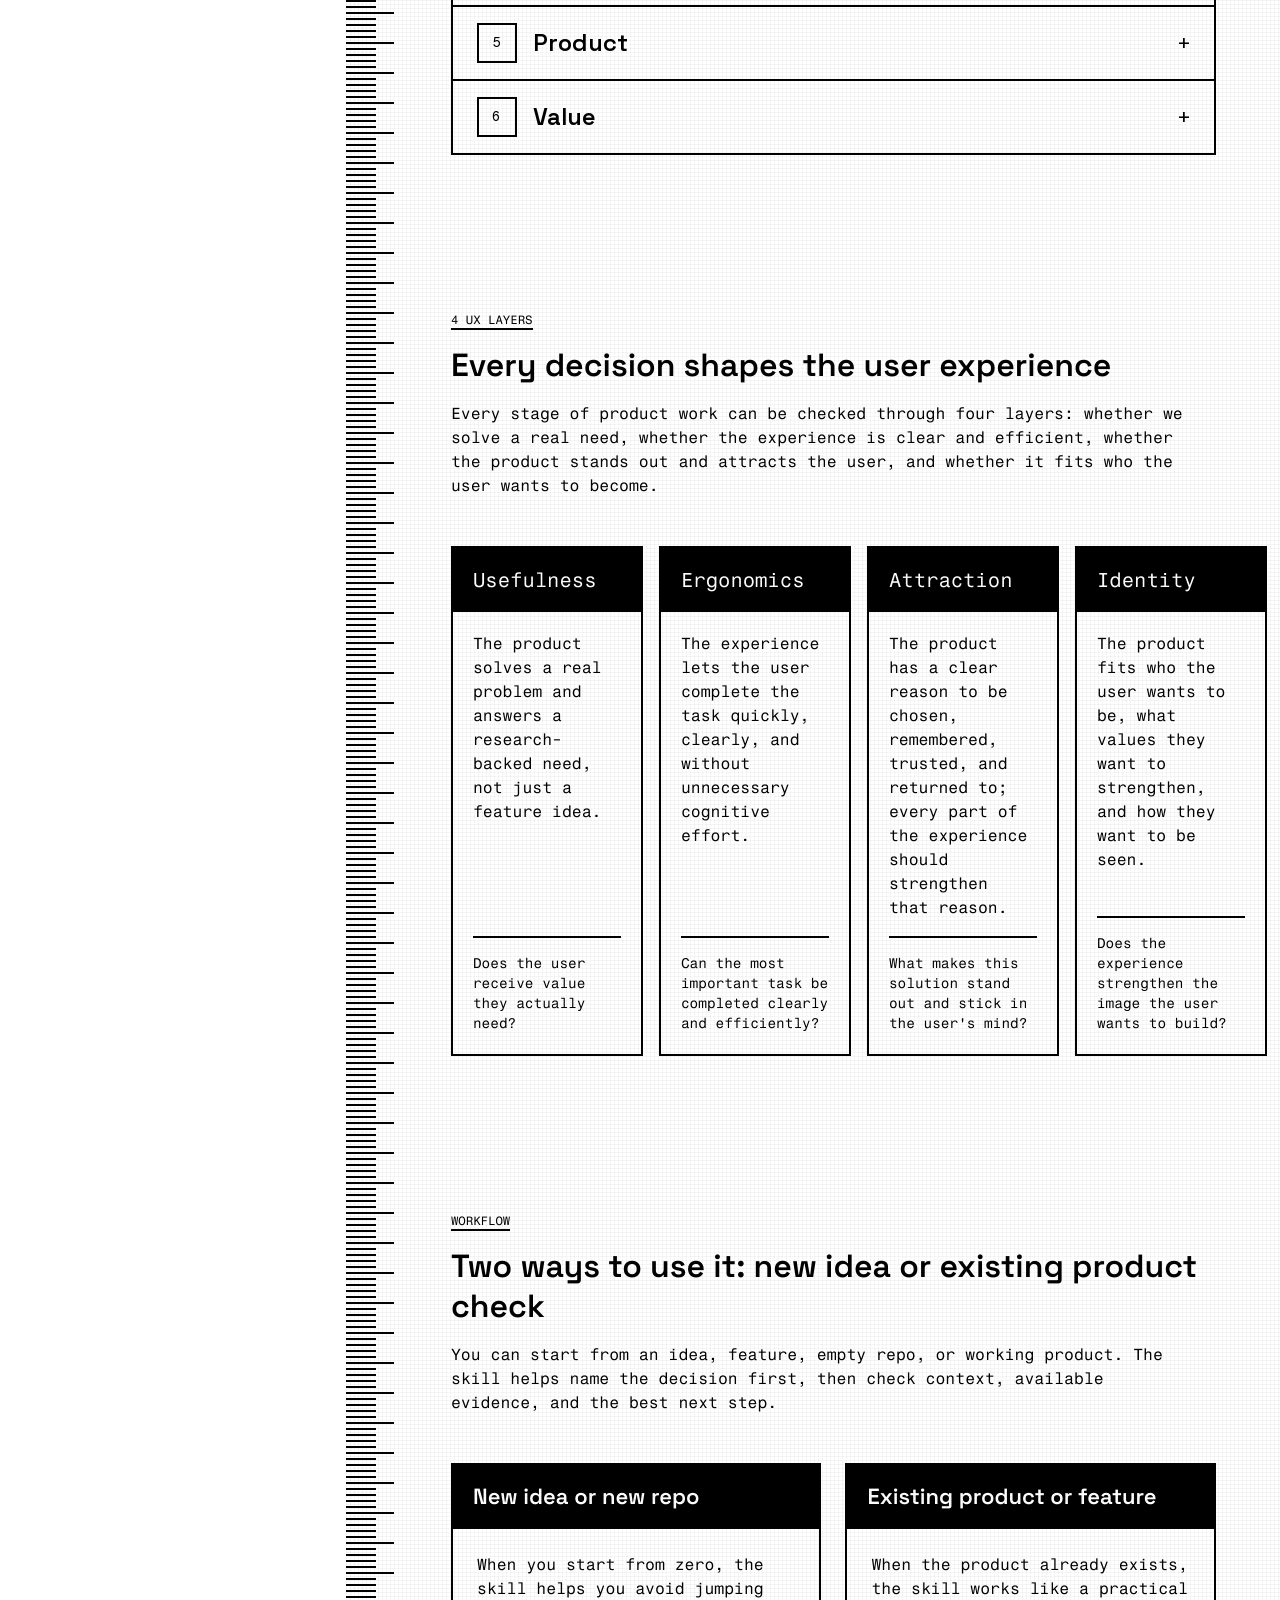
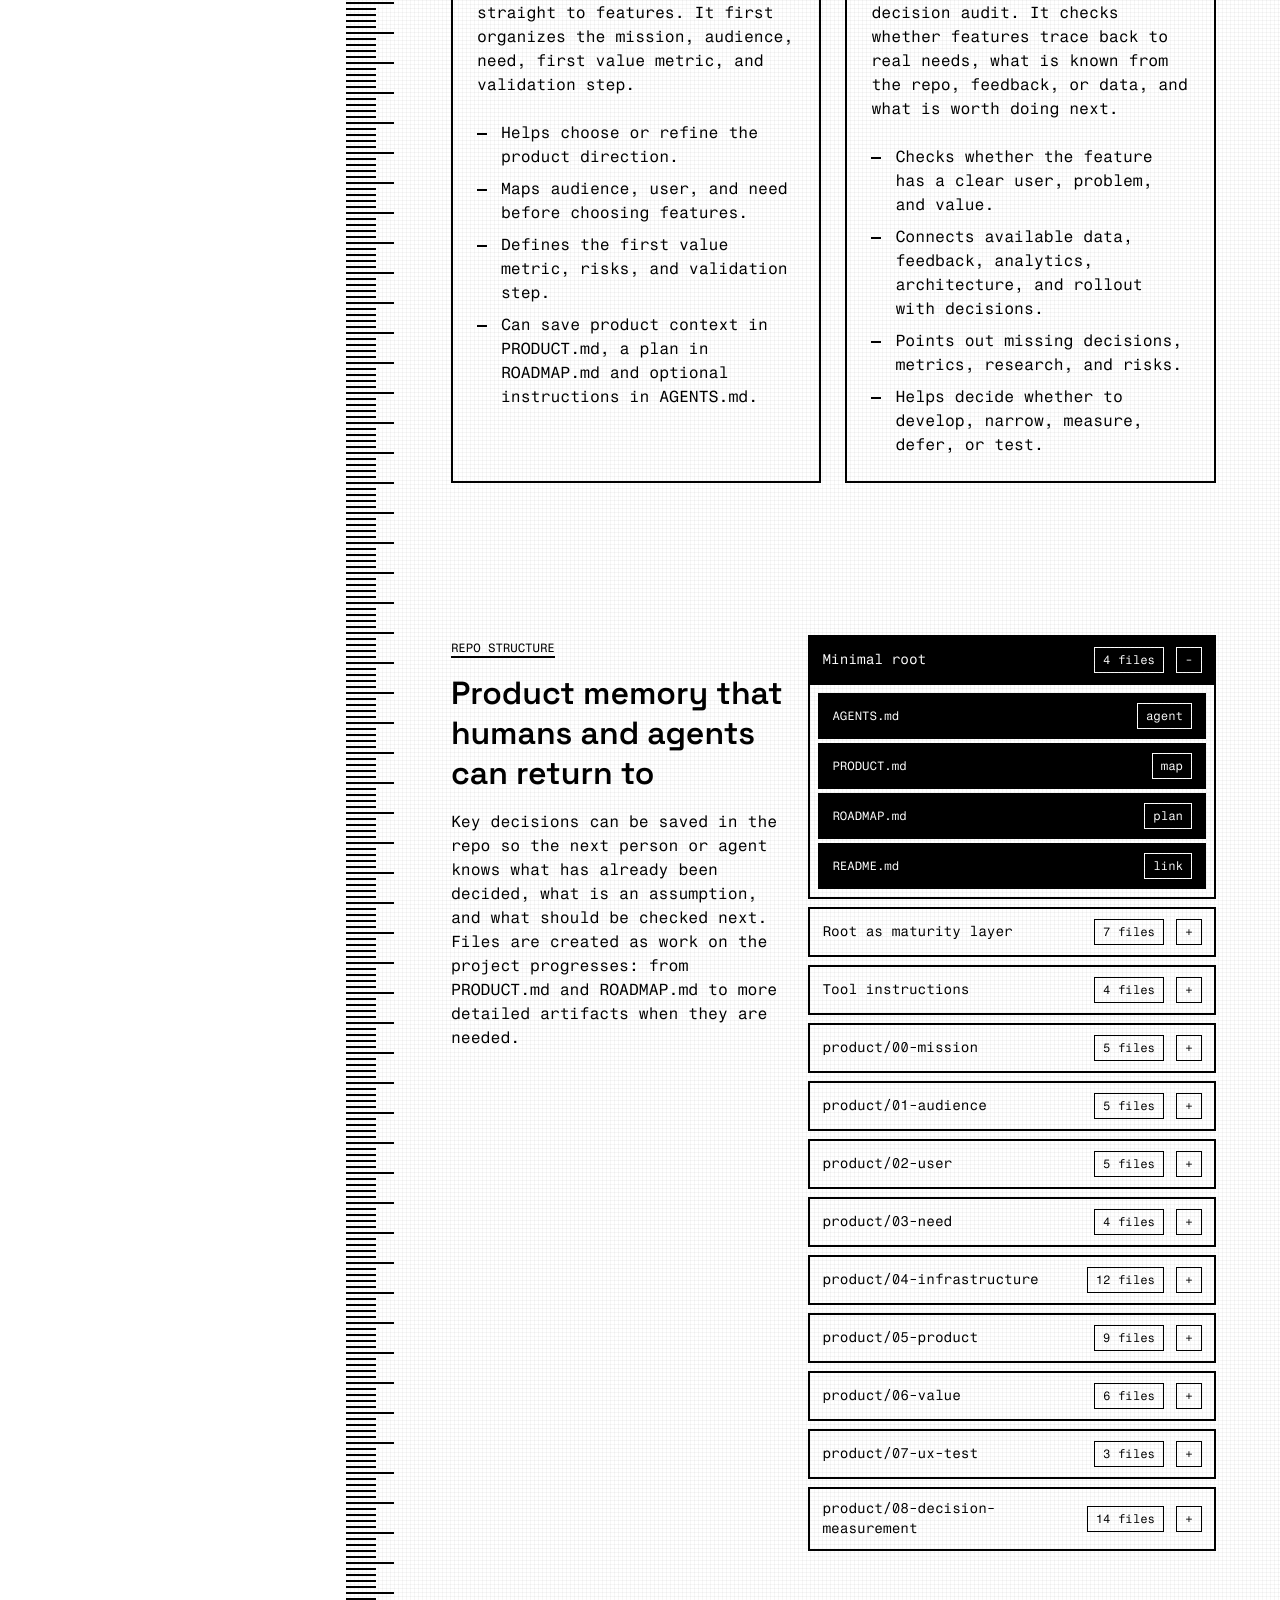
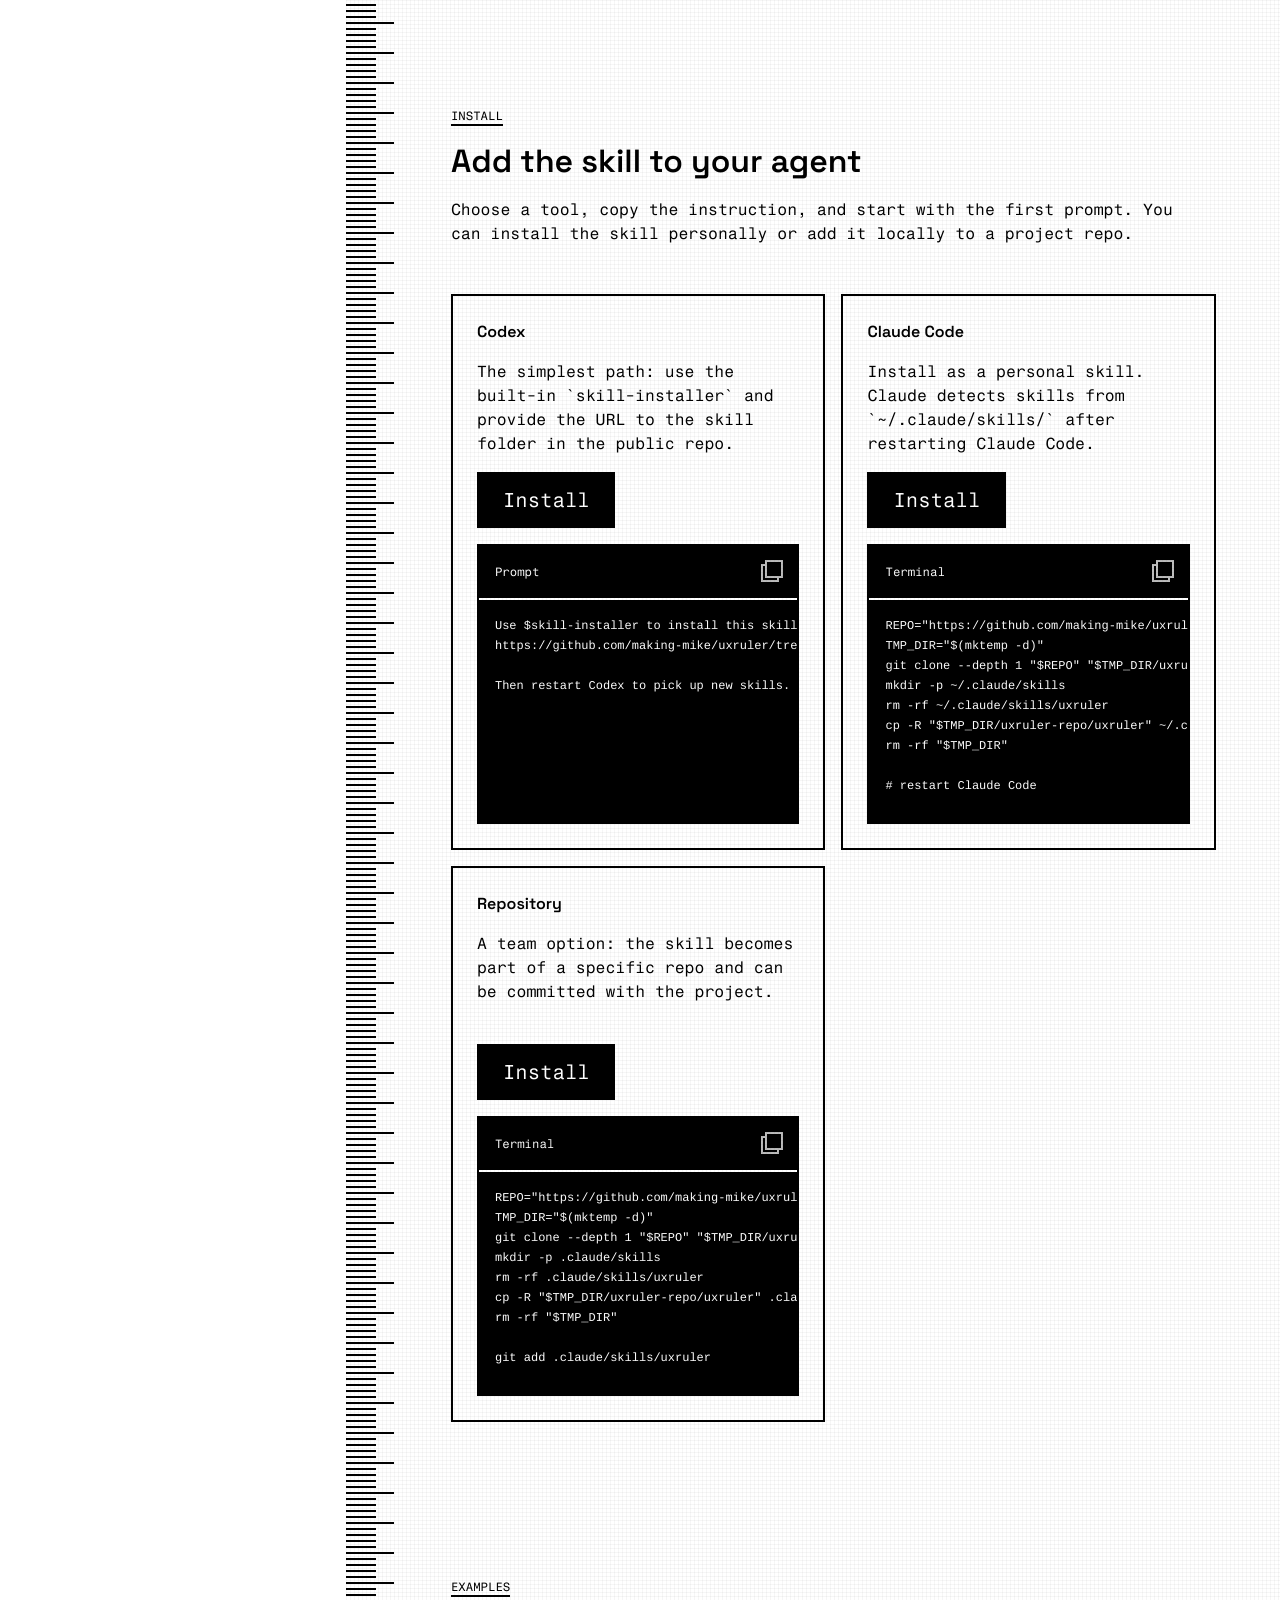
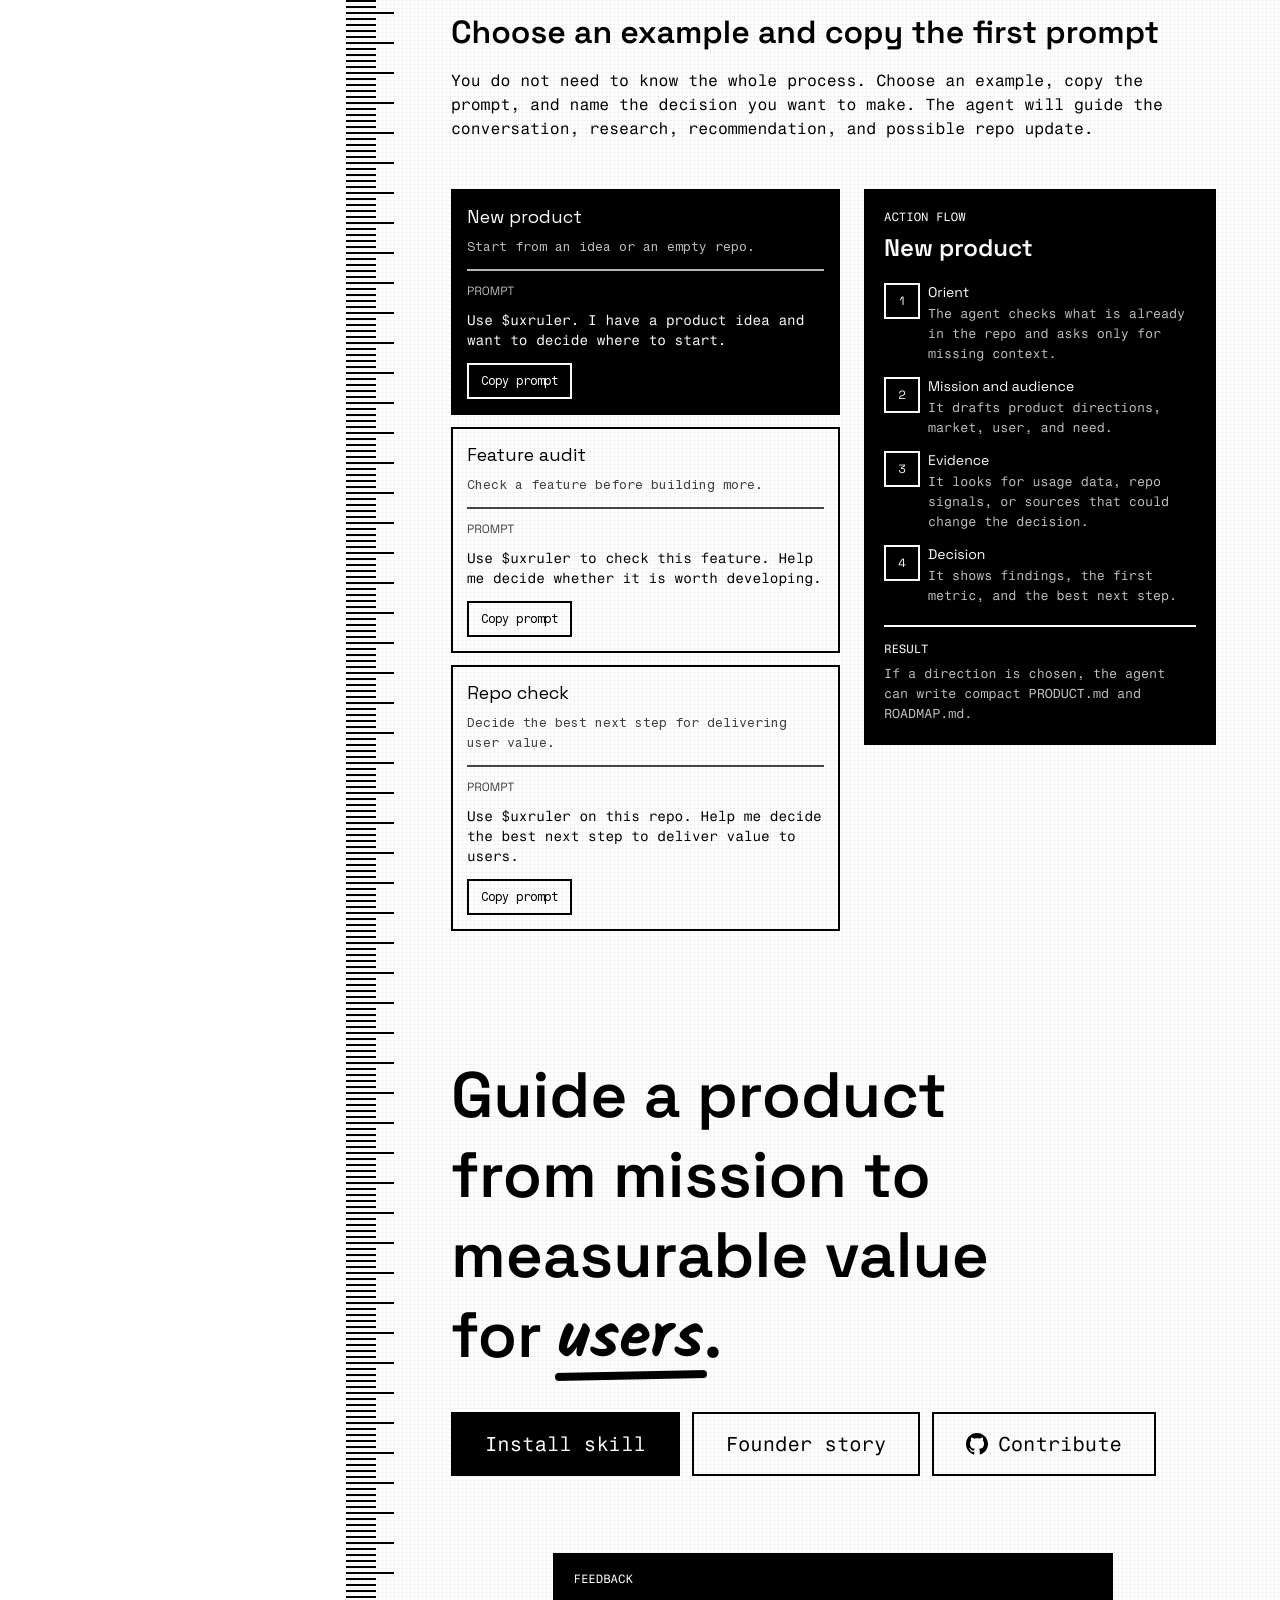
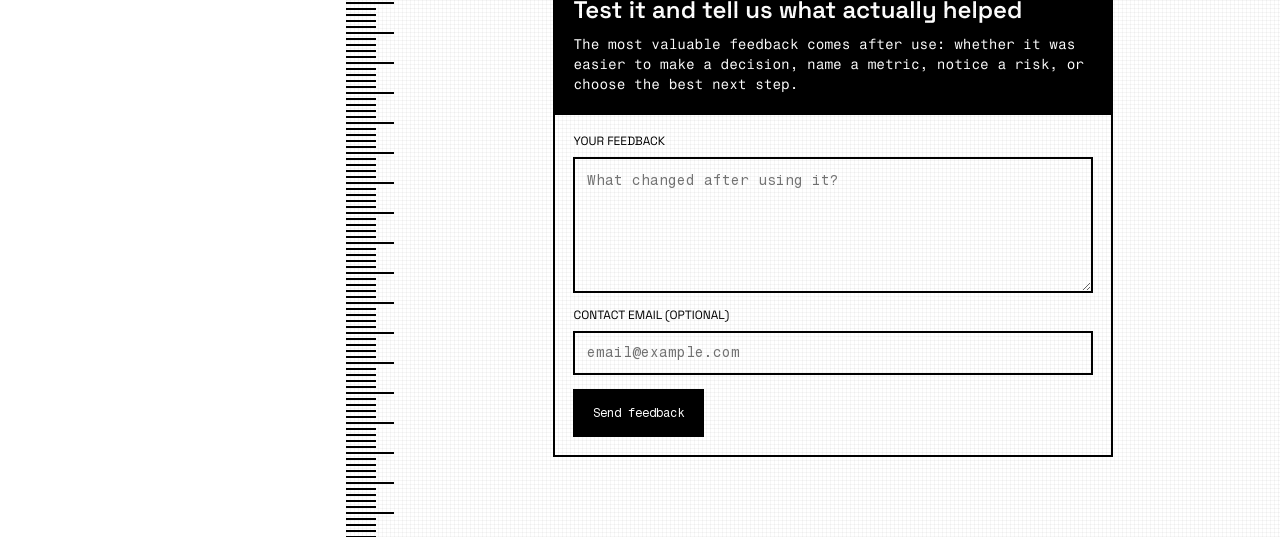
==== commit dc84bf40: "Add founder story surface" ====
--- a/index.html
+++ b/index.html
@@ -203,9 +203,12 @@
       top: 0;
       left: 0;
       right: 0;
+      min-height: var(--topbar-height);
+      background: var(--black);
       color: var(--white);
       font-size: var(--nav-font-size);
       line-height: var(--small-line);
+      isolation: isolate;
     }
 
     .topbar .shell {
@@ -217,15 +220,19 @@
     }
 
     .brand {
+      position: relative;
+      z-index: 2;
       display: block;
       width: var(--rail-width);
       height: var(--topbar-height);
-      background: var(--black);
+      background: var(--black) url("assets/logo.svg") left top / 100% 100% no-repeat;
       overflow: hidden;
       text-decoration: none;
     }
 
     .brand img {
+      position: relative;
+      z-index: 1;
       display: block;
       width: 100%;
       height: var(--topbar-height);
@@ -233,6 +240,8 @@
     }
 
     .topline {
+      position: relative;
+      z-index: 1;
       min-height: var(--topbar-height);
       background: var(--black);
       color: var(--white);
@@ -242,7 +251,6 @@
       display: flex;
       align-items: center;
       justify-content: center;
-      position: relative;
       padding: 0;
       overflow: visible;
       text-align: center;
@@ -460,6 +468,7 @@
       min-width: 0;
       margin-top: var(--topbar-height);
       overflow: hidden;
+      isolation: isolate;
       background: var(--white);
       color: var(--black);
     }
@@ -468,8 +477,102 @@
       display: none;
     }
 
+    .hero-stickers {
+      position: absolute;
+      inset: 0;
+      z-index: 1;
+      pointer-events: none;
+    }
+
+    .hero-sticker {
+      position: absolute;
+      top: var(--top, auto);
+      right: var(--right, auto);
+      bottom: var(--bottom, auto);
+      left: var(--left, auto);
+      display: grid;
+      width: var(--sticker-size, 56px);
+      height: var(--sticker-size, 56px);
+      place-items: center;
+      pointer-events: auto;
+    }
+
+    .hero-sticker-art {
+      display: grid;
+      width: 100%;
+      height: 100%;
+      place-items: center;
+      border: 2px solid var(--black);
+      border-radius: 12px;
+      padding: 3px;
+      background: var(--white);
+      box-shadow: 4px 4px 0 var(--black);
+      transform: rotate(var(--rotate, 0deg));
+      transform-origin: center;
+      transition: transform 160ms ease, box-shadow 160ms ease;
+    }
+
+    .hero-sticker img {
+      display: block;
+      width: 100%;
+      height: 100%;
+      border-radius: 8px;
+      object-fit: contain;
+    }
+
+    .hero-sticker::after {
+      content: attr(data-label);
+      position: absolute;
+      z-index: 5;
+      top: calc(100% + 9px);
+      left: 50%;
+      max-width: min(42vw, 220px);
+      border: 2px solid var(--black);
+      padding: 5px 8px;
+      background: var(--black);
+      color: var(--white);
+      font-size: 12px;
+      line-height: var(--small-line);
+      opacity: 0;
+      pointer-events: none;
+      text-align: center;
+      transform: translate(-50%, 4px);
+      transition: opacity 140ms ease, transform 140ms ease;
+      white-space: nowrap;
+    }
+
+    .hero-sticker.is-label-above::after {
+      top: auto;
+      bottom: calc(100% + 9px);
+      transform: translate(-50%, -4px);
+    }
+
+    .hero-sticker:hover,
+    .hero-sticker:focus-visible {
+      z-index: 4;
+      outline: 0;
+    }
+
+    .hero-sticker:hover .hero-sticker-art,
+    .hero-sticker:focus-visible .hero-sticker-art {
+      box-shadow: 6px 6px 0 var(--black);
+      transform: translateY(-4px) rotate(var(--rotate, 0deg));
+    }
+
+    .hero-sticker:focus-visible .hero-sticker-art {
+      outline: 2px solid var(--black);
+      outline-offset: 5px;
+    }
+
+    .hero-sticker:hover::after,
+    .hero-sticker:focus-visible::after {
+      opacity: 1;
+      transform: translate(-50%, 0);
+    }
+
     .hero-content {
       position: relative;
+      z-index: 2;
       display: grid;
       align-content: center;
       justify-items: center;
@@ -477,7 +580,12 @@
       max-width: none;
       margin: 0 auto;
       padding: 96px 0 104px;
+      pointer-events: none;
       text-align: center;
+    }
+
+    .hero-content > * {
+      pointer-events: auto;
     }
 
     h1 {
@@ -1793,6 +1901,61 @@
     }
 
     @media (max-width: 900px) {
+      .hero-sticker {
+        width: calc(var(--sticker-size, 56px) * 0.86);
+        height: calc(var(--sticker-size, 56px) * 0.86);
+      }
+
+      .hero-sticker[data-sticker="posthog"] {
+        --top: 8%;
+        --left: 6%;
+      }
+
+      .hero-sticker[data-sticker="google-analytics"] {
+        --top: 8%;
+        --right: 8%;
+      }
+
+      .hero-sticker[data-sticker="figma"] {
+        --top: 43%;
+        --left: 4%;
+      }
+
+      .hero-sticker[data-sticker="codex"] {
+        --top: 43%;
+        --right: 4%;
+      }
+
+      .hero-sticker[data-sticker="creative-cloud"] {
+        --bottom: 8%;
+        --left: 12%;
+      }
+
+      .hero-sticker[data-sticker="rive"] {
+        --top: 24%;
+        --right: 20%;
+      }
+
+      .hero-sticker[data-sticker="spline"] {
+        --right: 12%;
+        --bottom: 8%;
+      }
+
+      .hero-sticker[data-sticker="affinity"] {
+        --top: 25%;
+        --left: 18%;
+      }
+
+      .hero-sticker[data-sticker="claude"] {
+        --right: 24%;
+        --bottom: 26%;
+      }
+
+      .hero-sticker[data-sticker="generative-ai-leader"] {
+        --bottom: 5%;
+        --left: 44%;
+      }
+
       .process-step.is-active .process-step-panel,
       .process-detail-grid {
         grid-template-columns: 1fr;
@@ -2023,6 +2186,97 @@
         max-width: none;
         margin: 0 auto;
         padding: 44px 0 48px;
+      }
+
+      .hero-sticker {
+        width: calc(var(--sticker-size, 56px) * 0.68);
+        height: calc(var(--sticker-size, 56px) * 0.68);
+      }
+
+      .hero-sticker-art {
+        border-width: 2px;
+        border-radius: 10px;
+        padding: 2px;
+        box-shadow: 3px 3px 0 var(--black);
+      }
+
+      .hero-sticker img {
+        border-radius: 7px;
+      }
+
+      .hero-sticker::after {
+        max-width: 56vw;
+        font-size: 11px;
+      }
+
+      .hero-sticker[data-sticker="posthog"] {
+        --top: 5%;
+        --right: auto;
+        --bottom: auto;
+        --left: 4%;
+      }
+
+      .hero-sticker[data-sticker="google-analytics"] {
+        --top: 5%;
+        --right: 4%;
+        --bottom: auto;
+        --left: auto;
+      }
+
+      .hero-sticker[data-sticker="figma"] {
+        --top: 24%;
+        --right: auto;
+        --bottom: auto;
+        --left: 3%;
+      }
+
+      .hero-sticker[data-sticker="codex"] {
+        --top: 24%;
+        --right: 3%;
+        --bottom: auto;
+        --left: auto;
+      }
+
+      .hero-sticker[data-sticker="rive"] {
+        --top: 48%;
+        --right: 3%;
+        --bottom: auto;
+        --left: auto;
+      }
+
+      .hero-sticker[data-sticker="spline"] {
+        --top: auto;
+        --right: 3%;
+        --bottom: 20%;
+        --left: auto;
+      }
+
+      .hero-sticker[data-sticker="affinity"] {
+        --top: 48%;
+        --right: auto;
+        --bottom: auto;
+        --left: 3%;
+      }
+
+      .hero-sticker[data-sticker="creative-cloud"] {
+        --top: auto;
+        --right: auto;
+        --bottom: 20%;
+        --left: 3%;
+      }
+
+      .hero-sticker[data-sticker="claude"] {
+        --top: auto;
+        --right: auto;
+        --bottom: 5%;
+        --left: 23%;
+      }
+
+      .hero-sticker[data-sticker="generative-ai-leader"] {
+        --top: auto;
+        --right: 23%;
+        --bottom: 5%;
+        --left: auto;
       }
 
       .footer-feedback {
@@ -2201,6 +2455,7 @@
           <p class="hero-lead">Konwersacyjny skill UX dla agentów AI, który pomaga rozwijać produkty tak, żeby każda decyzja prowadziła do realnej wartości dla użytkownika.</p>
           <div class="hero-actions">
             <a class="button primary" href="install.html" data-track="landing_install_cta_clicked" data-track-location="hero" data-track-target="install_page">Zainstaluj skill</a>
+            <a class="button secondary" href="story/" data-track="landing_story_cta_clicked" data-track-location="hero" data-track-target="story">Historia twórcy</a>
             <a class="button secondary" href="https://github.com/making-mike/uxruler" rel="noreferrer" data-track="landing_github_cta_clicked" data-track-location="hero" data-track-target="github">
               <svg class="button-icon" viewBox="0 0 16 16" aria-hidden="true" focusable="false">
                 <path fill-rule="evenodd" clip-rule="evenodd" d="M8 0C3.58 0 0 3.58 0 8C0 11.54 2.29 14.53 5.47 15.59C5.87 15.66 6.02 15.42 6.02 15.21C6.02 15.02 6.01 14.39 6.01 13.72C4 14.09 3.48 13.23 3.32 12.78C3.23 12.55 2.84 11.84 2.5 11.65C2.22 11.5 1.82 11.13 2.49 11.12C3.12 11.11 3.57 11.7 3.72 11.94C4.44 13.15 5.59 12.81 6.05 12.6C6.12 12.08 6.33 11.73 6.56 11.53C4.78 11.33 2.92 10.64 2.92 7.58C2.92 6.71 3.23 5.99 3.74 5.43C3.66 5.23 3.38 4.41 3.82 3.31C3.82 3.31 4.49 3.1 6.02 4.13C6.66 3.95 7.34 3.86 8.02 3.86C8.7 3.86 9.38 3.95 10.02 4.13C11.55 3.09 12.22 3.31 12.22 3.31C12.66 4.41 12.38 5.23 12.3 5.43C12.81 5.99 13.12 6.7 13.12 7.58C13.12 10.65 11.25 11.33 9.47 11.53C9.76 11.78 10.01 12.26 10.01 13.01C10.01 14.08 10 14.94 10 15.21C10 15.42 10.15 15.67 10.55 15.59C13.71 14.53 16 11.53 16 8C16 3.58 12.42 0 8 0Z"></path>
@@ -2798,6 +3053,7 @@
         <h2 class="footer-title">Poprowadź produkt od misji do mierzalnej wartości dla <em>użytkownika</em>.</h2>
         <div class="hero-actions footer-actions">
           <a class="button primary" href="install.html" data-track="landing_install_cta_clicked" data-track-location="footer" data-track-target="install_page">Zainstaluj skill</a>
+          <a class="button secondary" href="story/" data-track="landing_story_cta_clicked" data-track-location="footer" data-track-target="story">Historia twórcy</a>
           <a class="button secondary" href="https://github.com/making-mike/uxruler" rel="noreferrer" data-track="landing_github_cta_clicked" data-track-location="footer" data-track-target="github">
             <svg class="button-icon" viewBox="0 0 16 16" aria-hidden="true" focusable="false">
               <path fill-rule="evenodd" clip-rule="evenodd" d="M8 0C3.58 0 0 3.58 0 8C0 11.54 2.29 14.53 5.47 15.59C5.87 15.66 6.02 15.42 6.02 15.21C6.02 15.02 6.01 14.39 6.01 13.72C4 14.09 3.48 13.23 3.32 12.78C3.23 12.55 2.84 11.84 2.5 11.65C2.22 11.5 1.82 11.13 2.49 11.12C3.12 11.11 3.57 11.7 3.72 11.94C4.44 13.15 5.59 12.81 6.05 12.6C6.12 12.08 6.33 11.73 6.56 11.53C4.78 11.33 2.92 10.64 2.92 7.58C2.92 6.71 3.23 5.99 3.74 5.43C3.66 5.23 3.38 4.41 3.82 3.31C3.82 3.31 4.49 3.1 6.02 4.13C6.66 3.95 7.34 3.86 8.02 3.86C8.7 3.86 9.38 3.95 10.02 4.13C11.55 3.09 12.22 3.31 12.22 3.31C12.66 4.41 12.38 5.23 12.3 5.43C12.81 5.99 13.12 6.7 13.12 7.58C13.12 10.65 11.25 11.33 9.47 11.53C9.76 11.78 10.01 12.26 10.01 13.01C10.01 14.08 10 14.94 10 15.21C10 15.42 10.15 15.67 10.55 15.59C13.71 14.53 16 11.53 16 8C16 3.58 12.42 0 8 0Z"></path>
@@ -3058,6 +3314,7 @@
       "Konwersacyjny skill UX dla agentów AI, który pomaga rozwijać produkty tak, żeby każda decyzja prowadziła do realnej wartości dla użytkownika.": "A conversational UX skill for AI agents that helps develop products so every decision leads to real value for users.",
       "Zainstaluj skill": "Install skill",
       "Instaluj": "Install",
+      "Historia twórcy": "Founder story",
       "Współtwórz": "Contribute",
       "Mapa procesu": "Process map",
       "Misja": "Mission",
